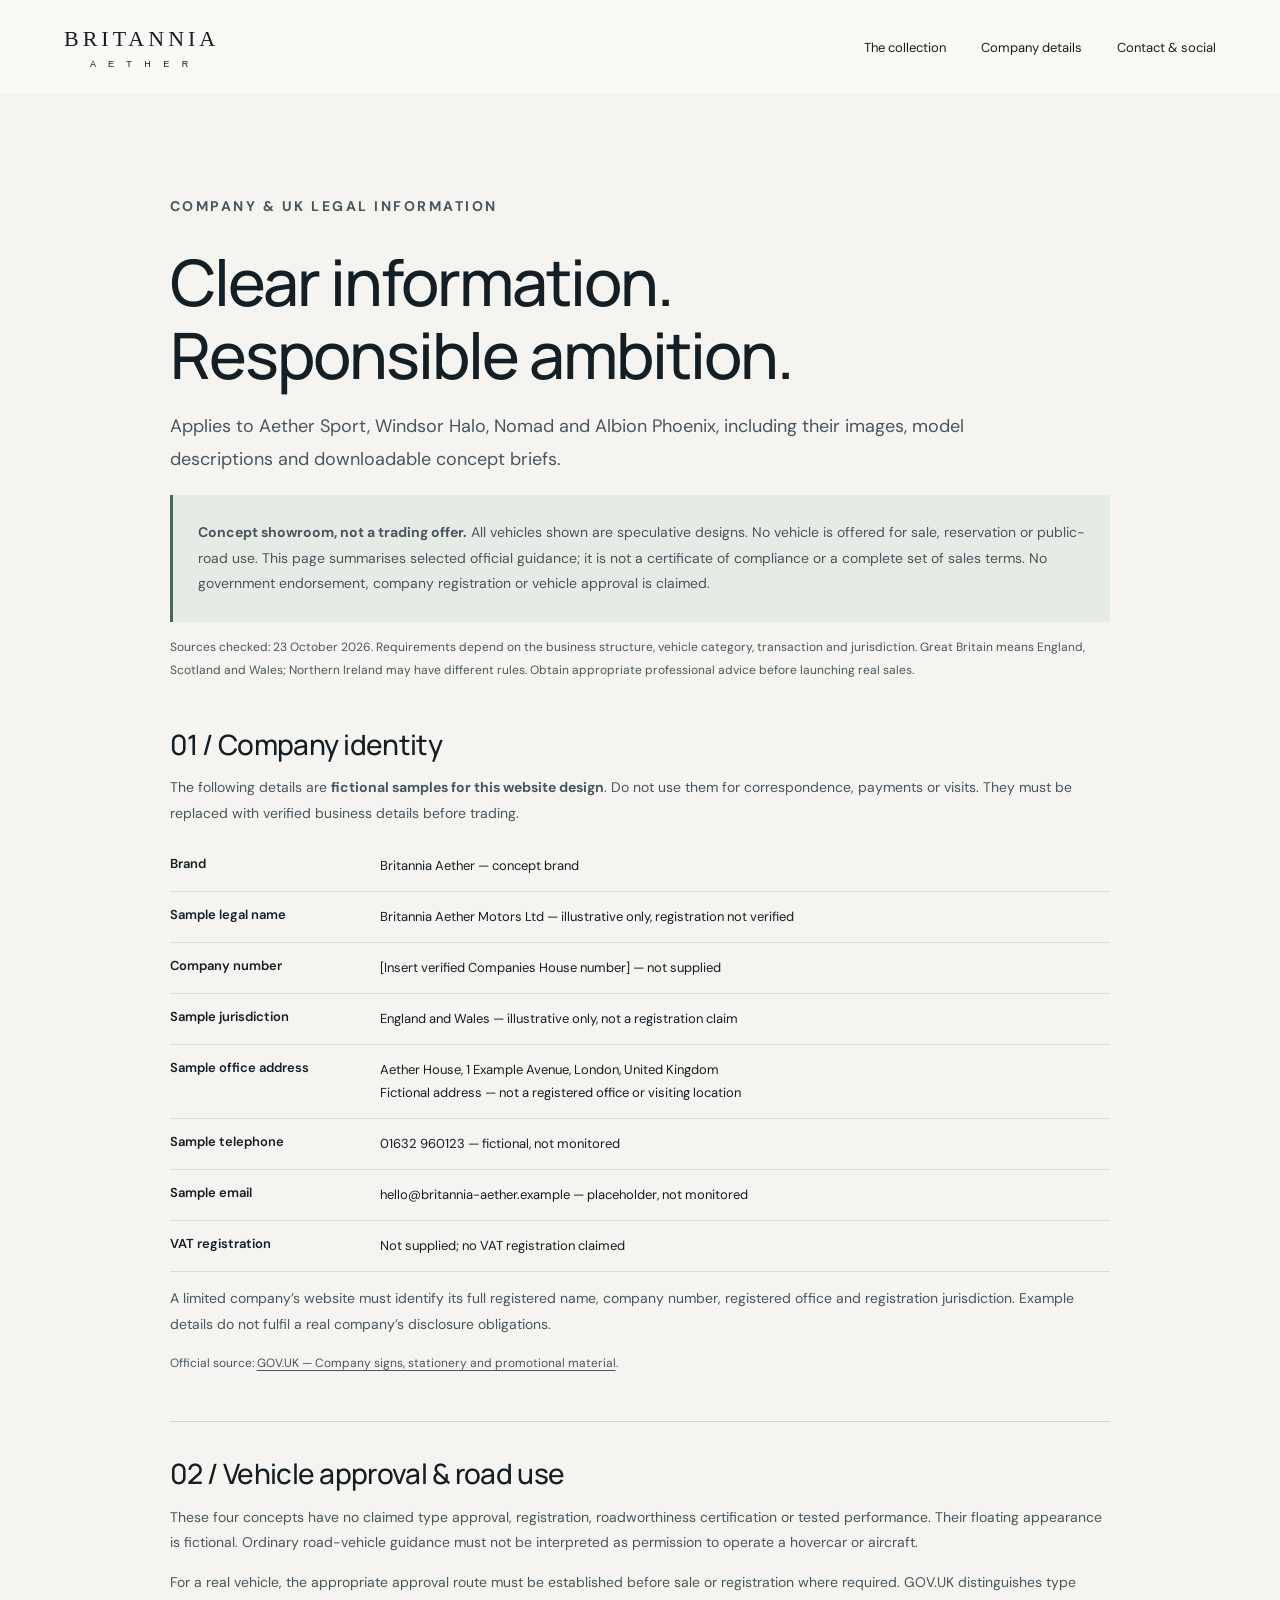
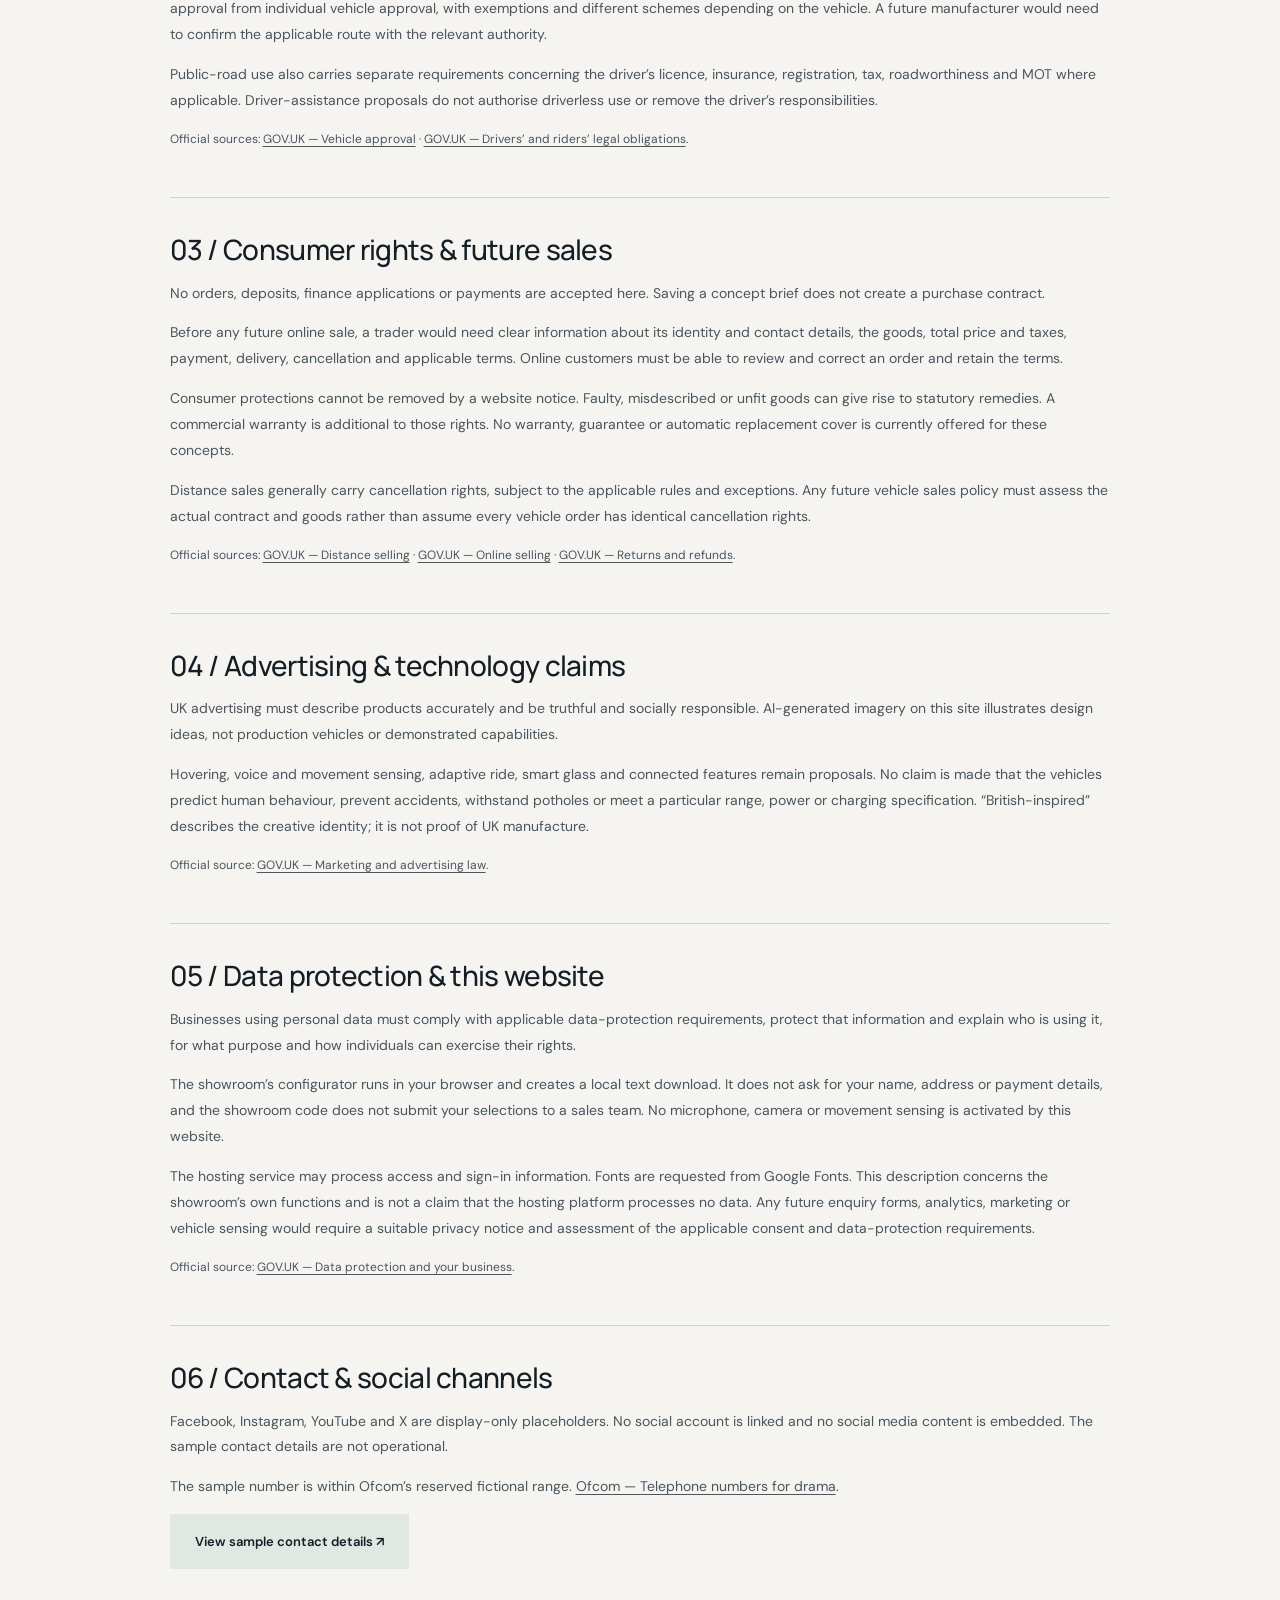
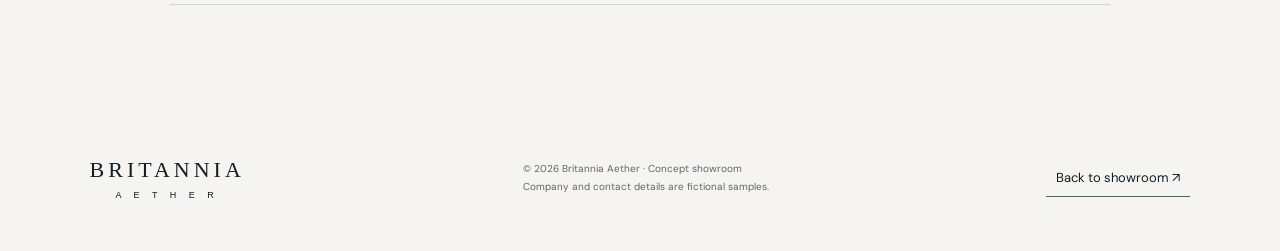
==== site/legal.html @ 566e0ce5 "Initial commit" ====
<!doctype html>
<html lang="en-GB"><head><meta charset="UTF-8"><meta name="viewport" content="width=device-width, initial-scale=1"><title>Company & UK legal information | Britannia Aether</title><meta name="description" content="Britannia Aether concept status, sample company details and links to official UK business and vehicle guidance."><link rel="stylesheet" href="style.css"></head><body><a class="skip" href="#main">Skip to content</a><header><a class="brand" href="index.html">BRITANNIA <small>A E T H E R</small></a><nav aria-label="Main navigation"><a href="index.html#collection">The collection</a><a href="#company">Company details</a><a href="index.html#contact">Contact & social</a></nav></header><main id="main" class="legal-page section"><p class="eyebrow">COMPANY & UK LEGAL INFORMATION</p><h1>Clear information.<br>Responsible ambition.</h1><p class="legal-intro">Applies to Aether Sport, Windsor Halo, Nomad and Albion Phoenix, including their images, model descriptions and downloadable concept briefs.</p><p class="legal-notice"><strong>Concept showroom, not a trading offer.</strong> All vehicles shown are speculative designs. No vehicle is offered for sale, reservation or public-road use. This page summarises selected official guidance; it is not a certificate of compliance or a complete set of sales terms. No government endorsement, company registration or vehicle approval is claimed.</p><p class="review-date">Sources checked: 23 October 2026. Requirements depend on the business structure, vehicle category, transaction and jurisdiction. Great Britain means England, Scotland and Wales; Northern Ireland may have different rules. Obtain appropriate professional advice before launching real sales.</p>
<section id="company"><h2>01 / Company identity</h2><p>The following details are <strong>fictional samples for this website design</strong>. Do not use them for correspondence, payments or visits. They must be replaced with verified business details before trading.</p><dl class="company-list"><div><dt>Brand</dt><dd>Britannia Aether — concept brand</dd></div><div><dt>Sample legal name</dt><dd>Britannia Aether Motors Ltd — illustrative only, registration not verified</dd></div><div><dt>Company number</dt><dd>[Insert verified Companies House number] — not supplied</dd></div><div><dt>Sample jurisdiction</dt><dd>England and Wales — illustrative only, not a registration claim</dd></div><div><dt>Sample office address</dt><dd>Aether House, 1 Example Avenue, London, United Kingdom<br>Fictional address — not a registered office or visiting location</dd></div><div><dt>Sample telephone</dt><dd>01632 960123 — fictional, not monitored</dd></div><div><dt>Sample email</dt><dd>hello@britannia-aether.example — placeholder, not monitored</dd></div><div><dt>VAT registration</dt><dd>Not supplied; no VAT registration claimed</dd></div></dl><p>A limited company’s website must identify its full registered name, company number, registered office and registration jurisdiction. Example details do not fulfil a real company’s disclosure obligations.</p><p class="source-link">Official source: <a href="https://www.gov.uk/running-a-limited-company/signs-stationery-and-promotional-material">GOV.UK — Company signs, stationery and promotional material</a>.</p></section>
<section id="vehicles"><h2>02 / Vehicle approval & road use</h2><p>These four concepts have no claimed type approval, registration, roadworthiness certification or tested performance. Their floating appearance is fictional. Ordinary road-vehicle guidance must not be interpreted as permission to operate a hovercar or aircraft.</p><p>For a real vehicle, the appropriate approval route must be established before sale or registration where required. GOV.UK distinguishes type approval from individual vehicle approval, with exemptions and different schemes depending on the vehicle. A future manufacturer would need to confirm the applicable route with the relevant authority.</p><p>Public-road use also carries separate requirements concerning the driver’s licence, insurance, registration, tax, roadworthiness and MOT where applicable. Driver-assistance proposals do not authorise driverless use or remove the driver’s responsibilities.</p><p class="source-link">Official sources: <a href="https://www.gov.uk/vehicle-approval">GOV.UK — Vehicle approval</a> · <a href="https://www.gov.uk/legal-obligations-drivers-riders">GOV.UK — Drivers’ and riders’ legal obligations</a>.</p></section>
<section id="consumer"><h2>03 / Consumer rights & future sales</h2><p>No orders, deposits, finance applications or payments are accepted here. Saving a concept brief does not create a purchase contract.</p><p>Before any future online sale, a trader would need clear information about its identity and contact details, the goods, total price and taxes, payment, delivery, cancellation and applicable terms. Online customers must be able to review and correct an order and retain the terms.</p><p>Consumer protections cannot be removed by a website notice. Faulty, misdescribed or unfit goods can give rise to statutory remedies. A commercial warranty is additional to those rights. No warranty, guarantee or automatic replacement cover is currently offered for these concepts.</p><p>Distance sales generally carry cancellation rights, subject to the applicable rules and exceptions. Any future vehicle sales policy must assess the actual contract and goods rather than assume every vehicle order has identical cancellation rights.</p><p class="source-link">Official sources: <a href="https://www.gov.uk/online-and-distance-selling-for-businesses">GOV.UK — Distance selling</a> · <a href="https://www.gov.uk/online-and-distance-selling-for-businesses/online-selling">GOV.UK — Online selling</a> · <a href="https://www.gov.uk/accepting-returns-and-giving-refunds">GOV.UK — Returns and refunds</a>.</p></section>
<section id="advertising"><h2>04 / Advertising & technology claims</h2><p>UK advertising must describe products accurately and be truthful and socially responsible. AI-generated imagery on this site illustrates design ideas, not production vehicles or demonstrated capabilities.</p><p>Hovering, voice and movement sensing, adaptive ride, smart glass and connected features remain proposals. No claim is made that the vehicles predict human behaviour, prevent accidents, withstand potholes or meet a particular range, power or charging specification. “British-inspired” describes the creative identity; it is not proof of UK manufacture.</p><p class="source-link">Official source: <a href="https://www.gov.uk/marketing-advertising-law">GOV.UK — Marketing and advertising law</a>.</p></section>
<section id="privacy"><h2>05 / Data protection & this website</h2><p>Businesses using personal data must comply with applicable data-protection requirements, protect that information and explain who is using it, for what purpose and how individuals can exercise their rights.</p><p>The showroom’s configurator runs in your browser and creates a local text download. It does not ask for your name, address or payment details, and the showroom code does not submit your selections to a sales team. No microphone, camera or movement sensing is activated by this website.</p><p>The hosting service may process access and sign-in information. Fonts are requested from Google Fonts. This description concerns the showroom’s own functions and is not a claim that the hosting platform processes no data. Any future enquiry forms, analytics, marketing or vehicle sensing would require a suitable privacy notice and assessment of the applicable consent and data-protection requirements.</p><p class="source-link">Official source: <a href="https://www.gov.uk/data-protection-your-business">GOV.UK — Data protection and your business</a>.</p></section>
<section><h2>06 / Contact & social channels</h2><p>Facebook, Instagram, YouTube and X are display-only placeholders. No social account is linked and no social media content is embedded. The sample contact details are not operational.</p><p>The sample number is within Ofcom’s reserved fictional range. <a href="https://www.ofcom.org.uk/phones-and-broadband/phone-numbers/numbers-for-drama">Ofcom — Telephone numbers for drama</a>.</p><a class="button" href="index.html#contact">View sample contact details ↗</a></section></main><footer><a class="brand" href="index.html">BRITANNIA <small>A E T H E R</small></a><p>© 2026 Britannia Aether · Concept showroom<br>Company and contact details are fictional samples.</p><a class="text-link" href="index.html">Back to showroom ↗</a></footer></body></html>
---- site/style.css ----
@import url('https://fonts.googleapis.com/css2?family=DM+Sans:wght@400;500;600;700&family=Manrope:wght@400;500;600;700;800&display=swap');
:root{--ink:#131e25;--paper:#f5f4f0;--muted:#5d676d;--accent:#bedbd6}*{box-sizing:border-box}html{scroll-behavior:smooth;scroll-padding-top:95px}body{margin:0;background:var(--paper);color:var(--ink);font:15px 'DM Sans',Arial,sans-serif}button,input,select{font:inherit}button,a,summary{ -webkit-tap-highlight-color:transparent}a{color:inherit;text-decoration:none}button{cursor:pointer}button:focus-visible,a:focus-visible,summary:focus-visible,select:focus-visible,input:focus-visible,[tabindex]:focus-visible{outline:3px solid #247c91;outline-offset:5px}header{height:94px;background:#faf9f6;display:flex;align-items:center;justify-content:space-between;padding:0 5%;gap:25px}.brand{font:22px Georgia,serif;letter-spacing:4px;display:block;text-align:center;white-space:nowrap}.brand small{display:block;font:9px Arial,sans-serif;letter-spacing:5px;margin-top:7px}.crown{font-size:25px;margin-right:8px}nav{display:flex;align-items:center;gap:35px;font-size:13px}nav a:hover,.text-link:hover{text-decoration:underline}.nav-cta{border:1px solid #abb0af;padding:14px 20px}.hero{position:relative;min-height:680px;height:calc(100vh - 94px);max-height:920px;color:#fff;overflow:hidden}.hero>img{position:absolute;width:100%;height:100%;object-fit:cover;object-position:70% 55%}.hero-shade{position:absolute;inset:0;background:linear-gradient(90deg,rgba(6,15,27,.94),rgba(6,15,27,.55) 38%,transparent 70%),linear-gradient(0deg,#071221a6,transparent 40%)}.hero-copy{position:relative;max-width:650px;padding:90px 0 100px 7%}.eyebrow{font-size:10px;letter-spacing:2.5px;font-weight:700;margin:0 0 25px}h1,h2,h3{font-family:Manrope,Arial,sans-serif;font-weight:500;letter-spacing:-2px;margin:0}h1{font-size:clamp(60px,6.8vw,102px);line-height:1.04}.hero-copy>p:not(.eyebrow){font-size:15px;line-height:1.8;color:#e0e5ec;margin:26px 0 34px}.button{display:inline-flex;justify-content:space-between;gap:45px;align-items:center;background:var(--paper);color:var(--ink);padding:19px 25px;border:0;font-weight:600;font-size:13px}.button:hover{background:var(--accent)}.hero-bottom{position:absolute;bottom:30px;left:7%;right:5%;display:flex;justify-content:space-between;align-items:center;font-size:9px;letter-spacing:2px}.hero-bottom>a{font-size:28px}.disclosure{padding:17px 7%;text-align:center;background:#e7e9e5;color:#465259;font-size:11px;line-height:1.6}.section{padding:100px 7%}.section-heading{display:flex;justify-content:space-between;align-items:end;gap:35px;margin-bottom:40px}h2{font-size:clamp(32px,3.3vw,50px);line-height:1.2}.section-heading>p{font-size:13px;color:var(--muted);line-height:1.8;max-width:330px}.filters{display:flex;gap:10px;flex-wrap:wrap;margin:35px 0}.filters button{border:1px solid #c6c9c5;background:transparent;padding:10px 22px;border-radius:25px;font-size:12px}.filters .active{background:var(--ink);color:white;border-color:var(--ink)}.cars{display:grid;grid-template-columns:1fr 1fr;gap:42px 24px}.car-image{overflow:hidden;position:relative;aspect-ratio:1.78;background:#17232b}.car-image img{width:100%;height:100%;object-fit:cover;transition:transform .5s}.car:hover img{transform:scale(1.035)}.car-tag{position:absolute;bottom:15px;left:18px;font-size:9px;letter-spacing:2px;color:white;background:#101c24c9;padding:7px 10px}.car-line{display:flex;justify-content:space-between;align-items:center;margin-top:21px}.car h3{font-size:26px;letter-spacing:-1px}.car p{color:var(--muted);font-size:13px;line-height:1.7;margin:10px 0}.round{border:1px solid #b8c1c0;border-radius:50%;background:transparent;width:42px;height:42px;font-size:23px}.round:hover{background:var(--accent)}.intelligence{display:grid;grid-template-columns:1fr 1fr;background:#101e26;color:#f5f4f0}.tech-copy{padding:85px 12% 75px 14%}.intro{color:#b4c2c8;font-size:14px;line-height:1.8;margin:25px 0}.tech-tabs{display:flex;flex-direction:column;margin:30px 0 24px}.tech-tabs button{text-align:left;color:#abb9bf;background:transparent;border:0;border-bottom:1px solid #45525a;padding:16px 0;font-size:14px}.tech-tabs .active{color:#fff;border-bottom-color:#b6e7e1}.tech-tabs .active:after{content:' ↗';float:right;color:#b6e7e1}#tech-content{min-height:140px;color:#b9c7cc;font-size:13px;line-height:1.8}#tech-content h3{color:white;font-size:19px;letter-spacing:-.3px}#tech-content small{color:#95c5bf}.tech-image{position:relative;min-height:620px}.tech-image img{width:100%;height:100%;object-fit:cover;object-position:65%}.tech-image>span{position:absolute;bottom:30px;left:25px;font-size:9px;letter-spacing:2px;background:#101e26bb;padding:10px}.table-wrap{overflow:auto}table{border-collapse:collapse;width:100%;min-width:760px;text-align:left;font-size:13px}th,td{padding:22px 17px;border-bottom:1px solid #d4d7d4}thead{background:#e6e9e5}tbody th{font-weight:500;color:var(--muted)}td{line-height:1.6}.atelier{display:grid;grid-template-columns:1.1fr 1fr;background:#e7ebe6}.config-visual{position:relative;min-height:650px}.config-visual img{width:100%;height:100%;object-fit:cover;object-position:65%}.image-label{position:absolute;left:25px;bottom:25px;background:#10202bc9;padding:10px;color:white;font-size:9px;letter-spacing:2px}.config-panel{padding:65px 12%}.config-panel>p:not(.eyebrow){color:var(--muted);line-height:1.7;font-size:13px}.config-panel form>label{display:block;font-size:12px;margin:25px 0 10px}select{width:100%;padding:15px;border:1px solid #a1aca5;color:var(--ink);background:transparent}fieldset{border:0;padding:0;margin:25px 0}legend{font-size:12px;margin-bottom:12px}.radio{display:flex;align-items:center;gap:9px;padding:11px 0;font-size:13px}.radio span{margin-left:auto;color:var(--muted);font-size:11px}.radio input{accent-color:#173b45}.summary{font-size:13px;line-height:1.7;padding:18px 0;border-top:1px solid #bcc6bd}.config-panel .button{width:100%;background:#152630;color:white}.config-panel .button:hover{background:#2d505d}.config-panel small{font-size:10px;line-height:1.7;display:block;color:#53615a}#save-status{font-size:12px}.ownership{max-width:1150px;margin:auto}.questions{margin-top:35px}details{border-bottom:1px solid #c4cbc7;padding:23px 0}summary{cursor:pointer;font-size:15px;list-style:none;display:flex;justify-content:space-between;gap:15px}summary:after{content:'+';font-size:22px}details[open] summary:after{content:'−'}details p{color:var(--muted);line-height:1.8;font-size:13px;max-width:750px}.closing{text-align:center;background:#dae2dd;padding:80px 20px}.closing h2{margin-bottom:30px}.text-link{border-bottom:1px solid #4d665c;padding:10px;font-size:13px}footer{padding:45px 7%;display:flex;justify-content:space-between;align-items:center;gap:25px}footer p,footer>span{font-size:10px;line-height:1.8;color:var(--muted)}.skip{position:absolute;left:10px;top:-100px;z-index:10;background:white;padding:15px}.skip:focus{top:10px}.sr-only{position:absolute;width:1px;height:1px;overflow:hidden;clip:rect(0,0,0,0)}dialog{border:0;padding:0;max-width:780px;width:90%;background:var(--paper);color:var(--ink)}dialog::backdrop{background:#06131bca}#close-dialog{position:absolute;right:15px;top:15px;border:0;border-radius:50%;width:40px;height:40px;background:#fff;font-size:25px}#model-details img{width:100%;display:block}#model-details .detail-copy{padding:30px}#model-details h2{font-size:32px}#model-details p{line-height:1.8;color:var(--muted)}[hidden]{display:none!important}@media(max-width:900px){header{padding:18px 5%;height:auto;flex-wrap:wrap}nav{gap:18px;font-size:11px}.nav-cta{padding:10px}.hero{height:700px;min-height:0}.hero-copy{padding-top:80px}.hero-bottom span:nth-child(2){display:none}.section{padding:65px 6%}.intelligence,.atelier{grid-template-columns:1fr}.tech-copy{padding:60px 7%}.tech-image{height:400px;min-height:0}.config-visual{height:420px;min-height:0}.config-panel{padding:50px 8%}footer{flex-wrap:wrap}}@media(max-width:580px){header{justify-content:center}.brand{font-size:19px}nav{gap:15px;flex-wrap:wrap;justify-content:center}.nav-cta{border:0;padding:0}.hero{height:640px}.hero>img{object-position:66%}.hero-shade{background:linear-gradient(90deg,#071324dc,#07132455),linear-gradient(0deg,#071324aa,transparent)}.hero-copy{padding:65px 7%}h1{font-size:62px}.hero-copy>p:not(.eyebrow){font-size:13px}.eyebrow{font-size:9px}.section-heading{display:block}.section-heading>p{margin-top:20px}.cars{grid-template-columns:1fr}.filters{gap:7px}.filters button{padding:9px 13px;font-size:11px}.car h3{font-size:25px}.config-visual{height:280px}.radio span{font-size:10px}.tech-image{height:300px}footer{display:block}footer .brand{text-align:left}footer p{margin:25px 0}.hero-bottom{font-size:8px}h2{letter-spacing:-1px}}@media(prefers-reduced-motion:reduce){html{scroll-behavior:auto}*{transition:none!important}}

.company-contact{background:#e7ebe6}.contact-grid{display:grid;grid-template-columns:1fr 1fr 1fr;gap:35px}.contact-grid h3{font-size:20px;letter-spacing:-.5px}.contact-grid p{font-size:14px;line-height:1.9;overflow-wrap:anywhere}.contact-grid small{font-size:11px;color:#56635c;line-height:1.7}.social-placeholders{display:flex;flex-wrap:wrap;gap:9px;list-style:none;padding:0;margin:20px 0}.social-placeholders span{display:block;border:1px solid #9eafa4;padding:10px 14px;font-size:12px}.company-strip{border-top:1px solid #b7c3ba;margin-top:35px;padding-top:25px;display:flex;align-items:center;justify-content:space-between;gap:30px}.company-strip p{font-size:11px;line-height:1.8;max-width:700px}.model-legal{font-size:11px!important}.model-legal a,.legal-page a,footer p a,footer>span a{text-decoration:underline;text-underline-offset:3px}.legal-page{max-width:1120px;margin:auto}.legal-page h1{font-size:clamp(38px,5vw,64px);line-height:1.15}.legal-intro{font-size:18px!important;max-width:850px}.legal-page p{line-height:1.85;font-size:14px;color:#48565e}.legal-notice{padding:25px;border-left:3px solid #44695d;background:#e7ebe6}.review-date{font-size:12px!important}.legal-page section{padding:35px 0;border-bottom:1px solid #ccd4ce;scroll-margin-top:25px}.legal-page h2{font-size:28px;letter-spacing:-.7px}.source-link{font-size:12px!important}.company-list{font-size:13px}.company-list>div{display:grid;grid-template-columns:190px 1fr;padding:14px 0;border-bottom:1px solid #d8dfda;gap:20px}.company-list dt{font-weight:600}.company-list dd{margin:0;line-height:1.7;overflow-wrap:anywhere}.legal-page .button{text-decoration:none;background:#e1e7e1}@media(max-width:800px){.contact-grid{grid-template-columns:1fr}.company-strip{display:block}.company-strip .text-link{display:inline-block;margin-top:12px}nav{gap:16px}.company-list>div{grid-template-columns:1fr;gap:7px}}
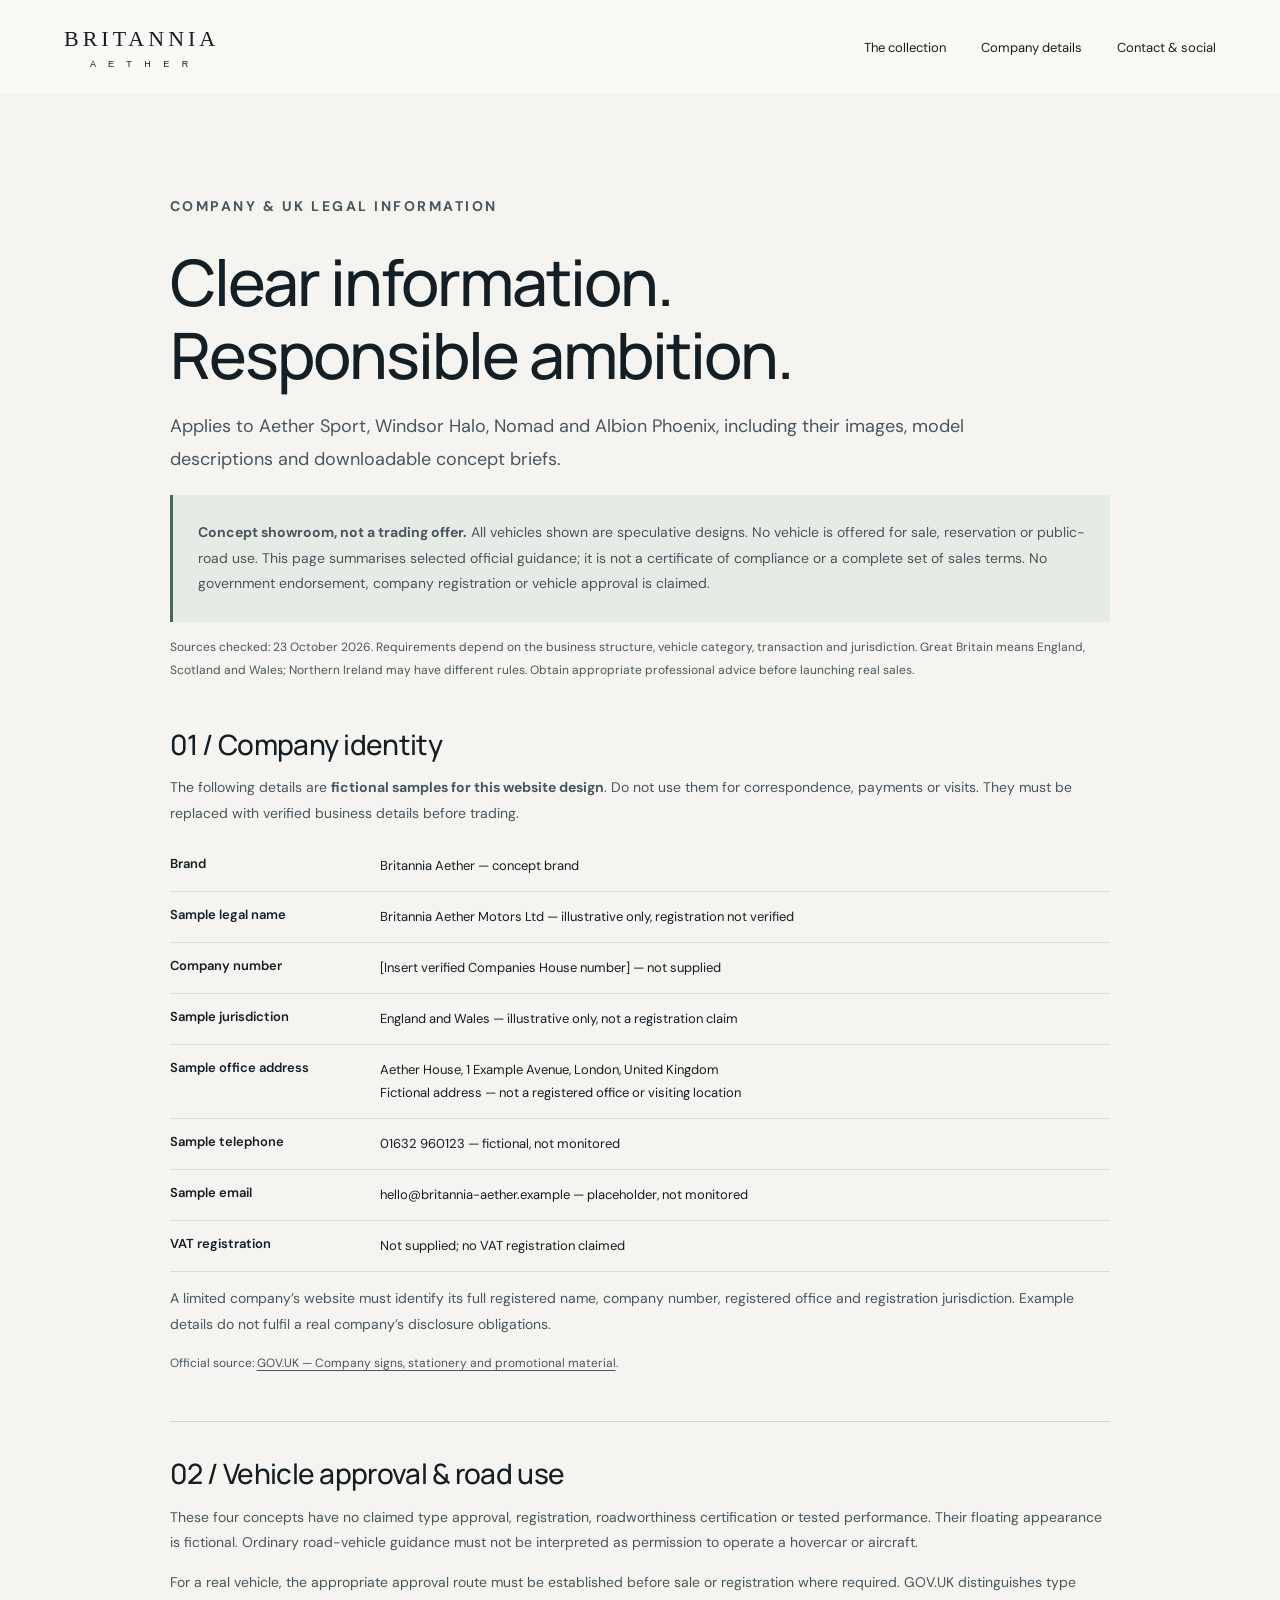
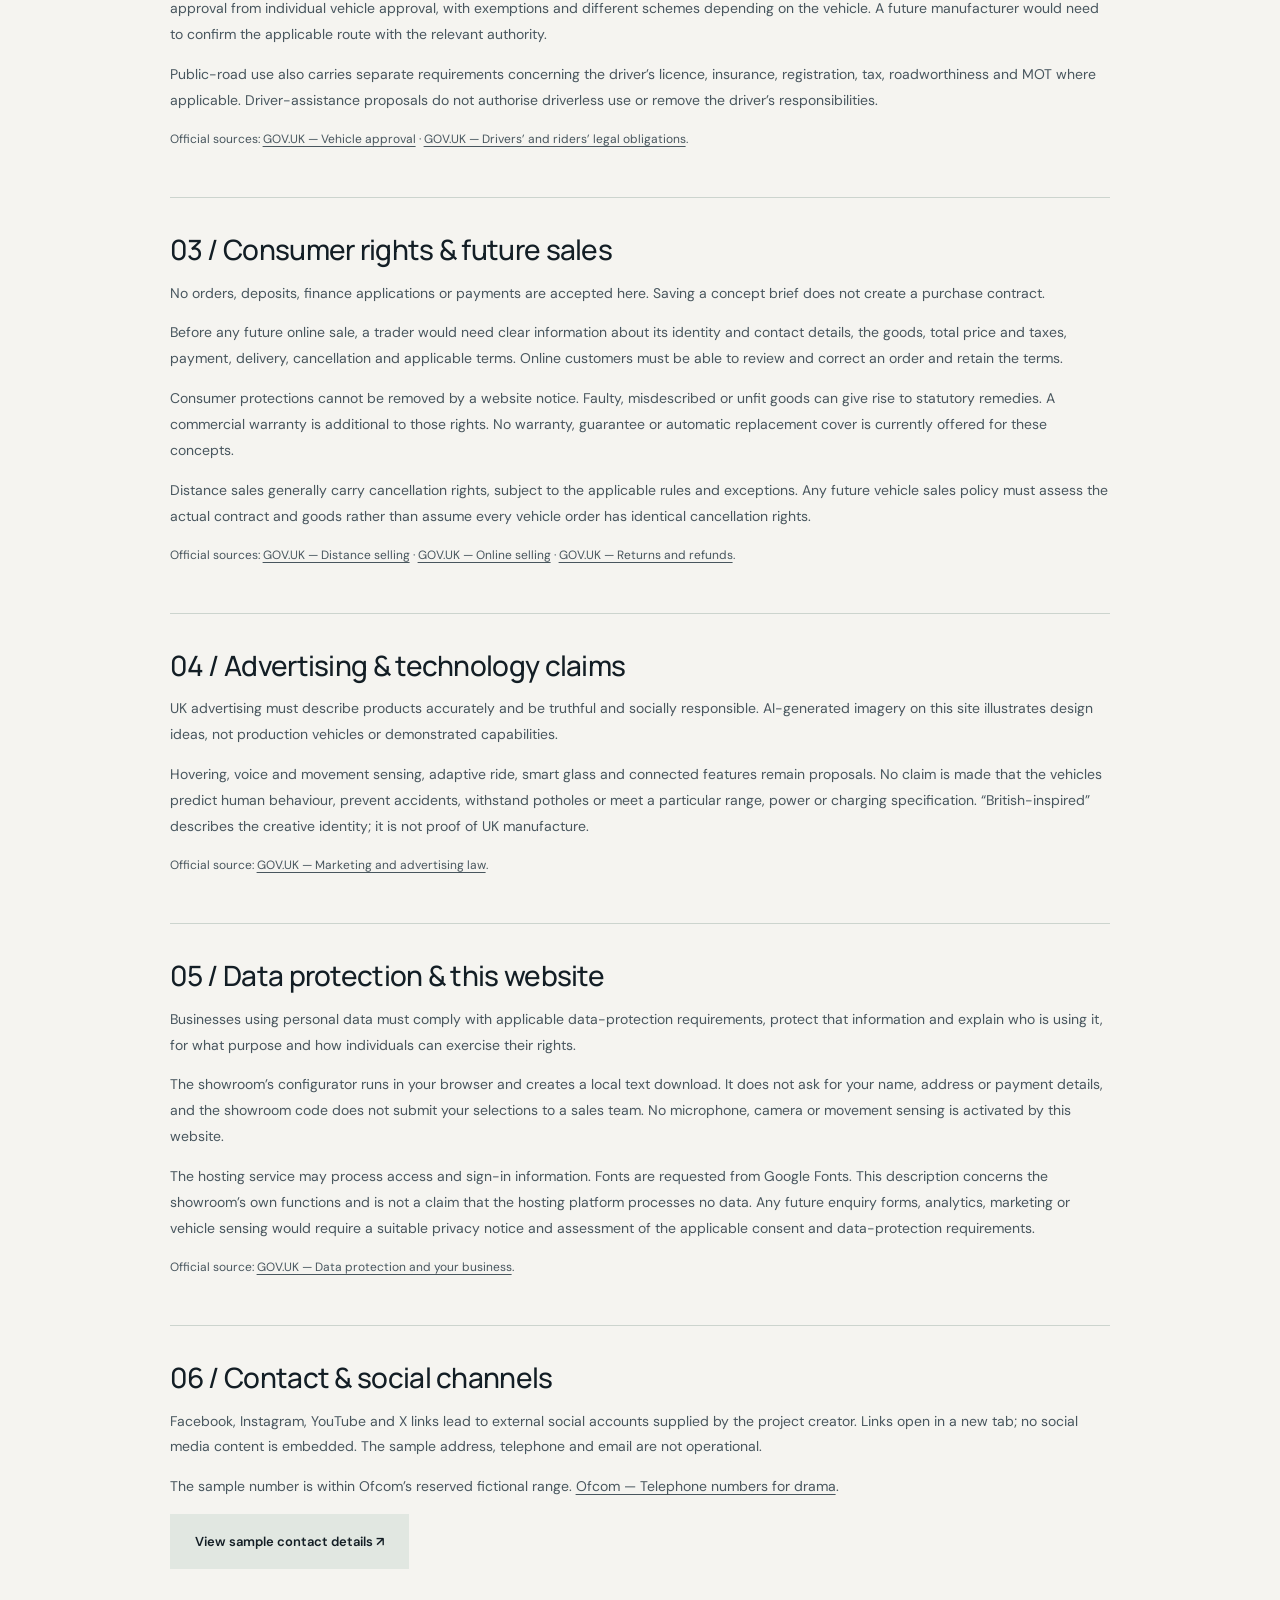
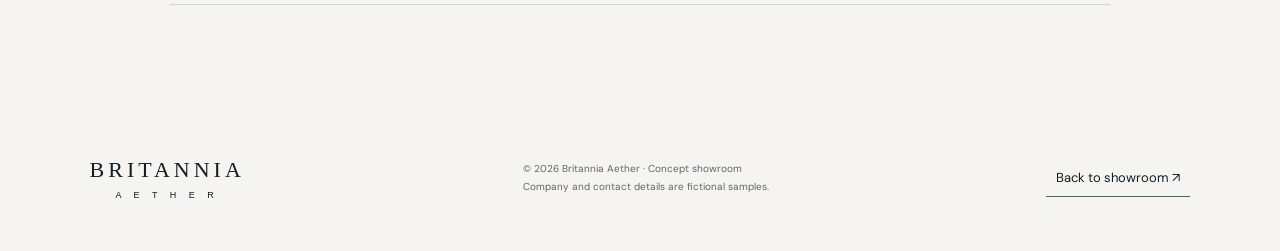
==== commit cdebcbed: "Connect showroom social media accounts" ====
--- a/site/legal.html
+++ b/site/legal.html
@@ -5,4 +5,4 @@
 <section id="consumer"><h2>03 / Consumer rights & future sales</h2><p>No orders, deposits, finance applications or payments are accepted here. Saving a concept brief does not create a purchase contract.</p><p>Before any future online sale, a trader would need clear information about its identity and contact details, the goods, total price and taxes, payment, delivery, cancellation and applicable terms. Online customers must be able to review and correct an order and retain the terms.</p><p>Consumer protections cannot be removed by a website notice. Faulty, misdescribed or unfit goods can give rise to statutory remedies. A commercial warranty is additional to those rights. No warranty, guarantee or automatic replacement cover is currently offered for these concepts.</p><p>Distance sales generally carry cancellation rights, subject to the applicable rules and exceptions. Any future vehicle sales policy must assess the actual contract and goods rather than assume every vehicle order has identical cancellation rights.</p><p class="source-link">Official sources: <a href="https://www.gov.uk/online-and-distance-selling-for-businesses">GOV.UK — Distance selling</a> · <a href="https://www.gov.uk/online-and-distance-selling-for-businesses/online-selling">GOV.UK — Online selling</a> · <a href="https://www.gov.uk/accepting-returns-and-giving-refunds">GOV.UK — Returns and refunds</a>.</p></section>
 <section id="advertising"><h2>04 / Advertising & technology claims</h2><p>UK advertising must describe products accurately and be truthful and socially responsible. AI-generated imagery on this site illustrates design ideas, not production vehicles or demonstrated capabilities.</p><p>Hovering, voice and movement sensing, adaptive ride, smart glass and connected features remain proposals. No claim is made that the vehicles predict human behaviour, prevent accidents, withstand potholes or meet a particular range, power or charging specification. “British-inspired” describes the creative identity; it is not proof of UK manufacture.</p><p class="source-link">Official source: <a href="https://www.gov.uk/marketing-advertising-law">GOV.UK — Marketing and advertising law</a>.</p></section>
 <section id="privacy"><h2>05 / Data protection & this website</h2><p>Businesses using personal data must comply with applicable data-protection requirements, protect that information and explain who is using it, for what purpose and how individuals can exercise their rights.</p><p>The showroom’s configurator runs in your browser and creates a local text download. It does not ask for your name, address or payment details, and the showroom code does not submit your selections to a sales team. No microphone, camera or movement sensing is activated by this website.</p><p>The hosting service may process access and sign-in information. Fonts are requested from Google Fonts. This description concerns the showroom’s own functions and is not a claim that the hosting platform processes no data. Any future enquiry forms, analytics, marketing or vehicle sensing would require a suitable privacy notice and assessment of the applicable consent and data-protection requirements.</p><p class="source-link">Official source: <a href="https://www.gov.uk/data-protection-your-business">GOV.UK — Data protection and your business</a>.</p></section>
-<section><h2>06 / Contact & social channels</h2><p>Facebook, Instagram, YouTube and X are display-only placeholders. No social account is linked and no social media content is embedded. The sample contact details are not operational.</p><p>The sample number is within Ofcom’s reserved fictional range. <a href="https://www.ofcom.org.uk/phones-and-broadband/phone-numbers/numbers-for-drama">Ofcom — Telephone numbers for drama</a>.</p><a class="button" href="index.html#contact">View sample contact details ↗</a></section></main><footer><a class="brand" href="index.html">BRITANNIA <small>A E T H E R</small></a><p>© 2026 Britannia Aether · Concept showroom<br>Company and contact details are fictional samples.</p><a class="text-link" href="index.html">Back to showroom ↗</a></footer></body></html>
+<section><h2>06 / Contact & social channels</h2><p>Facebook, Instagram, YouTube and X links lead to external social accounts supplied by the project creator. Links open in a new tab; no social media content is embedded. The sample address, telephone and email are not operational.</p><p>The sample number is within Ofcom’s reserved fictional range. <a href="https://www.ofcom.org.uk/phones-and-broadband/phone-numbers/numbers-for-drama">Ofcom — Telephone numbers for drama</a>.</p><a class="button" href="index.html#contact">View sample contact details ↗</a></section></main><footer><a class="brand" href="index.html">BRITANNIA <small>A E T H E R</small></a><p>© 2026 Britannia Aether · Concept showroom<br>Company and contact details are fictional samples.</p><a class="text-link" href="index.html">Back to showroom ↗</a></footer></body></html>
--- a/site/style.css
+++ b/site/style.css
@@ -1,4 +1,6 @@
 @import url('https://fonts.googleapis.com/css2?family=DM+Sans:wght@400;500;600;700&family=Manrope:wght@400;500;600;700;800&display=swap');
 :root{--ink:#131e25;--paper:#f5f4f0;--muted:#5d676d;--accent:#bedbd6}*{box-sizing:border-box}html{scroll-behavior:smooth;scroll-padding-top:95px}body{margin:0;background:var(--paper);color:var(--ink);font:15px 'DM Sans',Arial,sans-serif}button,input,select{font:inherit}button,a,summary{ -webkit-tap-highlight-color:transparent}a{color:inherit;text-decoration:none}button{cursor:pointer}button:focus-visible,a:focus-visible,summary:focus-visible,select:focus-visible,input:focus-visible,[tabindex]:focus-visible{outline:3px solid #247c91;outline-offset:5px}header{height:94px;background:#faf9f6;display:flex;align-items:center;justify-content:space-between;padding:0 5%;gap:25px}.brand{font:22px Georgia,serif;letter-spacing:4px;display:block;text-align:center;white-space:nowrap}.brand small{display:block;font:9px Arial,sans-serif;letter-spacing:5px;margin-top:7px}.crown{font-size:25px;margin-right:8px}nav{display:flex;align-items:center;gap:35px;font-size:13px}nav a:hover,.text-link:hover{text-decoration:underline}.nav-cta{border:1px solid #abb0af;padding:14px 20px}.hero{position:relative;min-height:680px;height:calc(100vh - 94px);max-height:920px;color:#fff;overflow:hidden}.hero>img{position:absolute;width:100%;height:100%;object-fit:cover;object-position:70% 55%}.hero-shade{position:absolute;inset:0;background:linear-gradient(90deg,rgba(6,15,27,.94),rgba(6,15,27,.55) 38%,transparent 70%),linear-gradient(0deg,#071221a6,transparent 40%)}.hero-copy{position:relative;max-width:650px;padding:90px 0 100px 7%}.eyebrow{font-size:10px;letter-spacing:2.5px;font-weight:700;margin:0 0 25px}h1,h2,h3{font-family:Manrope,Arial,sans-serif;font-weight:500;letter-spacing:-2px;margin:0}h1{font-size:clamp(60px,6.8vw,102px);line-height:1.04}.hero-copy>p:not(.eyebrow){font-size:15px;line-height:1.8;color:#e0e5ec;margin:26px 0 34px}.button{display:inline-flex;justify-content:space-between;gap:45px;align-items:center;background:var(--paper);color:var(--ink);padding:19px 25px;border:0;font-weight:600;font-size:13px}.button:hover{background:var(--accent)}.hero-bottom{position:absolute;bottom:30px;left:7%;right:5%;display:flex;justify-content:space-between;align-items:center;font-size:9px;letter-spacing:2px}.hero-bottom>a{font-size:28px}.disclosure{padding:17px 7%;text-align:center;background:#e7e9e5;color:#465259;font-size:11px;line-height:1.6}.section{padding:100px 7%}.section-heading{display:flex;justify-content:space-between;align-items:end;gap:35px;margin-bottom:40px}h2{font-size:clamp(32px,3.3vw,50px);line-height:1.2}.section-heading>p{font-size:13px;color:var(--muted);line-height:1.8;max-width:330px}.filters{display:flex;gap:10px;flex-wrap:wrap;margin:35px 0}.filters button{border:1px solid #c6c9c5;background:transparent;padding:10px 22px;border-radius:25px;font-size:12px}.filters .active{background:var(--ink);color:white;border-color:var(--ink)}.cars{display:grid;grid-template-columns:1fr 1fr;gap:42px 24px}.car-image{overflow:hidden;position:relative;aspect-ratio:1.78;background:#17232b}.car-image img{width:100%;height:100%;object-fit:cover;transition:transform .5s}.car:hover img{transform:scale(1.035)}.car-tag{position:absolute;bottom:15px;left:18px;font-size:9px;letter-spacing:2px;color:white;background:#101c24c9;padding:7px 10px}.car-line{display:flex;justify-content:space-between;align-items:center;margin-top:21px}.car h3{font-size:26px;letter-spacing:-1px}.car p{color:var(--muted);font-size:13px;line-height:1.7;margin:10px 0}.round{border:1px solid #b8c1c0;border-radius:50%;background:transparent;width:42px;height:42px;font-size:23px}.round:hover{background:var(--accent)}.intelligence{display:grid;grid-template-columns:1fr 1fr;background:#101e26;color:#f5f4f0}.tech-copy{padding:85px 12% 75px 14%}.intro{color:#b4c2c8;font-size:14px;line-height:1.8;margin:25px 0}.tech-tabs{display:flex;flex-direction:column;margin:30px 0 24px}.tech-tabs button{text-align:left;color:#abb9bf;background:transparent;border:0;border-bottom:1px solid #45525a;padding:16px 0;font-size:14px}.tech-tabs .active{color:#fff;border-bottom-color:#b6e7e1}.tech-tabs .active:after{content:' ↗';float:right;color:#b6e7e1}#tech-content{min-height:140px;color:#b9c7cc;font-size:13px;line-height:1.8}#tech-content h3{color:white;font-size:19px;letter-spacing:-.3px}#tech-content small{color:#95c5bf}.tech-image{position:relative;min-height:620px}.tech-image img{width:100%;height:100%;object-fit:cover;object-position:65%}.tech-image>span{position:absolute;bottom:30px;left:25px;font-size:9px;letter-spacing:2px;background:#101e26bb;padding:10px}.table-wrap{overflow:auto}table{border-collapse:collapse;width:100%;min-width:760px;text-align:left;font-size:13px}th,td{padding:22px 17px;border-bottom:1px solid #d4d7d4}thead{background:#e6e9e5}tbody th{font-weight:500;color:var(--muted)}td{line-height:1.6}.atelier{display:grid;grid-template-columns:1.1fr 1fr;background:#e7ebe6}.config-visual{position:relative;min-height:650px}.config-visual img{width:100%;height:100%;object-fit:cover;object-position:65%}.image-label{position:absolute;left:25px;bottom:25px;background:#10202bc9;padding:10px;color:white;font-size:9px;letter-spacing:2px}.config-panel{padding:65px 12%}.config-panel>p:not(.eyebrow){color:var(--muted);line-height:1.7;font-size:13px}.config-panel form>label{display:block;font-size:12px;margin:25px 0 10px}select{width:100%;padding:15px;border:1px solid #a1aca5;color:var(--ink);background:transparent}fieldset{border:0;padding:0;margin:25px 0}legend{font-size:12px;margin-bottom:12px}.radio{display:flex;align-items:center;gap:9px;padding:11px 0;font-size:13px}.radio span{margin-left:auto;color:var(--muted);font-size:11px}.radio input{accent-color:#173b45}.summary{font-size:13px;line-height:1.7;padding:18px 0;border-top:1px solid #bcc6bd}.config-panel .button{width:100%;background:#152630;color:white}.config-panel .button:hover{background:#2d505d}.config-panel small{font-size:10px;line-height:1.7;display:block;color:#53615a}#save-status{font-size:12px}.ownership{max-width:1150px;margin:auto}.questions{margin-top:35px}details{border-bottom:1px solid #c4cbc7;padding:23px 0}summary{cursor:pointer;font-size:15px;list-style:none;display:flex;justify-content:space-between;gap:15px}summary:after{content:'+';font-size:22px}details[open] summary:after{content:'−'}details p{color:var(--muted);line-height:1.8;font-size:13px;max-width:750px}.closing{text-align:center;background:#dae2dd;padding:80px 20px}.closing h2{margin-bottom:30px}.text-link{border-bottom:1px solid #4d665c;padding:10px;font-size:13px}footer{padding:45px 7%;display:flex;justify-content:space-between;align-items:center;gap:25px}footer p,footer>span{font-size:10px;line-height:1.8;color:var(--muted)}.skip{position:absolute;left:10px;top:-100px;z-index:10;background:white;padding:15px}.skip:focus{top:10px}.sr-only{position:absolute;width:1px;height:1px;overflow:hidden;clip:rect(0,0,0,0)}dialog{border:0;padding:0;max-width:780px;width:90%;background:var(--paper);color:var(--ink)}dialog::backdrop{background:#06131bca}#close-dialog{position:absolute;right:15px;top:15px;border:0;border-radius:50%;width:40px;height:40px;background:#fff;font-size:25px}#model-details img{width:100%;display:block}#model-details .detail-copy{padding:30px}#model-details h2{font-size:32px}#model-details p{line-height:1.8;color:var(--muted)}[hidden]{display:none!important}@media(max-width:900px){header{padding:18px 5%;height:auto;flex-wrap:wrap}nav{gap:18px;font-size:11px}.nav-cta{padding:10px}.hero{height:700px;min-height:0}.hero-copy{padding-top:80px}.hero-bottom span:nth-child(2){display:none}.section{padding:65px 6%}.intelligence,.atelier{grid-template-columns:1fr}.tech-copy{padding:60px 7%}.tech-image{height:400px;min-height:0}.config-visual{height:420px;min-height:0}.config-panel{padding:50px 8%}footer{flex-wrap:wrap}}@media(max-width:580px){header{justify-content:center}.brand{font-size:19px}nav{gap:15px;flex-wrap:wrap;justify-content:center}.nav-cta{border:0;padding:0}.hero{height:640px}.hero>img{object-position:66%}.hero-shade{background:linear-gradient(90deg,#071324dc,#07132455),linear-gradient(0deg,#071324aa,transparent)}.hero-copy{padding:65px 7%}h1{font-size:62px}.hero-copy>p:not(.eyebrow){font-size:13px}.eyebrow{font-size:9px}.section-heading{display:block}.section-heading>p{margin-top:20px}.cars{grid-template-columns:1fr}.filters{gap:7px}.filters button{padding:9px 13px;font-size:11px}.car h3{font-size:25px}.config-visual{height:280px}.radio span{font-size:10px}.tech-image{height:300px}footer{display:block}footer .brand{text-align:left}footer p{margin:25px 0}.hero-bottom{font-size:8px}h2{letter-spacing:-1px}}@media(prefers-reduced-motion:reduce){html{scroll-behavior:auto}*{transition:none!important}}
 
-.company-contact{background:#e7ebe6}.contact-grid{display:grid;grid-template-columns:1fr 1fr 1fr;gap:35px}.contact-grid h3{font-size:20px;letter-spacing:-.5px}.contact-grid p{font-size:14px;line-height:1.9;overflow-wrap:anywhere}.contact-grid small{font-size:11px;color:#56635c;line-height:1.7}.social-placeholders{display:flex;flex-wrap:wrap;gap:9px;list-style:none;padding:0;margin:20px 0}.social-placeholders span{display:block;border:1px solid #9eafa4;padding:10px 14px;font-size:12px}.company-strip{border-top:1px solid #b7c3ba;margin-top:35px;padding-top:25px;display:flex;align-items:center;justify-content:space-between;gap:30px}.company-strip p{font-size:11px;line-height:1.8;max-width:700px}.model-legal{font-size:11px!important}.model-legal a,.legal-page a,footer p a,footer>span a{text-decoration:underline;text-underline-offset:3px}.legal-page{max-width:1120px;margin:auto}.legal-page h1{font-size:clamp(38px,5vw,64px);line-height:1.15}.legal-intro{font-size:18px!important;max-width:850px}.legal-page p{line-height:1.85;font-size:14px;color:#48565e}.legal-notice{padding:25px;border-left:3px solid #44695d;background:#e7ebe6}.review-date{font-size:12px!important}.legal-page section{padding:35px 0;border-bottom:1px solid #ccd4ce;scroll-margin-top:25px}.legal-page h2{font-size:28px;letter-spacing:-.7px}.source-link{font-size:12px!important}.company-list{font-size:13px}.company-list>div{display:grid;grid-template-columns:190px 1fr;padding:14px 0;border-bottom:1px solid #d8dfda;gap:20px}.company-list dt{font-weight:600}.company-list dd{margin:0;line-height:1.7;overflow-wrap:anywhere}.legal-page .button{text-decoration:none;background:#e1e7e1}@media(max-width:800px){.contact-grid{grid-template-columns:1fr}.company-strip{display:block}.company-strip .text-link{display:inline-block;margin-top:12px}nav{gap:16px}.company-list>div{grid-template-columns:1fr;gap:7px}}
+.company-contact{background:#e7ebe6}.contact-grid{display:grid;grid-template-columns:1fr 1fr 1fr;gap:35px}.contact-grid h3{font-size:20px;letter-spacing:-.5px}.contact-grid p{font-size:14px;line-height:1.9;overflow-wrap:anywhere}.contact-grid small{font-size:11px;color:#56635c;line-height:1.7}.social-links{display:flex;flex-wrap:wrap;gap:9px;list-style:none;padding:0;margin:20px 0}.social-links a{display:block;border:1px solid #9eafa4;padding:10px 14px;font-size:12px}.company-strip{border-top:1px solid #b7c3ba;margin-top:35px;padding-top:25px;display:flex;align-items:center;justify-content:space-between;gap:30px}.company-strip p{font-size:11px;line-height:1.8;max-width:700px}.model-legal{font-size:11px!important}.model-legal a,.legal-page a,footer p a,footer>span a{text-decoration:underline;text-underline-offset:3px}.legal-page{max-width:1120px;margin:auto}.legal-page h1{font-size:clamp(38px,5vw,64px);line-height:1.15}.legal-intro{font-size:18px!important;max-width:850px}.legal-page p{line-height:1.85;font-size:14px;color:#48565e}.legal-notice{padding:25px;border-left:3px solid #44695d;background:#e7ebe6}.review-date{font-size:12px!important}.legal-page section{padding:35px 0;border-bottom:1px solid #ccd4ce;scroll-margin-top:25px}.legal-page h2{font-size:28px;letter-spacing:-.7px}.source-link{font-size:12px!important}.company-list{font-size:13px}.company-list>div{display:grid;grid-template-columns:190px 1fr;padding:14px 0;border-bottom:1px solid #d8dfda;gap:20px}.company-list dt{font-weight:600}.company-list dd{margin:0;line-height:1.7;overflow-wrap:anywhere}.legal-page .button{text-decoration:none;background:#e1e7e1}@media(max-width:800px){.contact-grid{grid-template-columns:1fr}.company-strip{display:block}.company-strip .text-link{display:inline-block;margin-top:12px}nav{gap:16px}.company-list>div{grid-template-columns:1fr;gap:7px}}
+
+.social-links a:hover{background:#d3ded5}.social-links a:focus-visible{outline:2px solid #244d3f;outline-offset:3px}
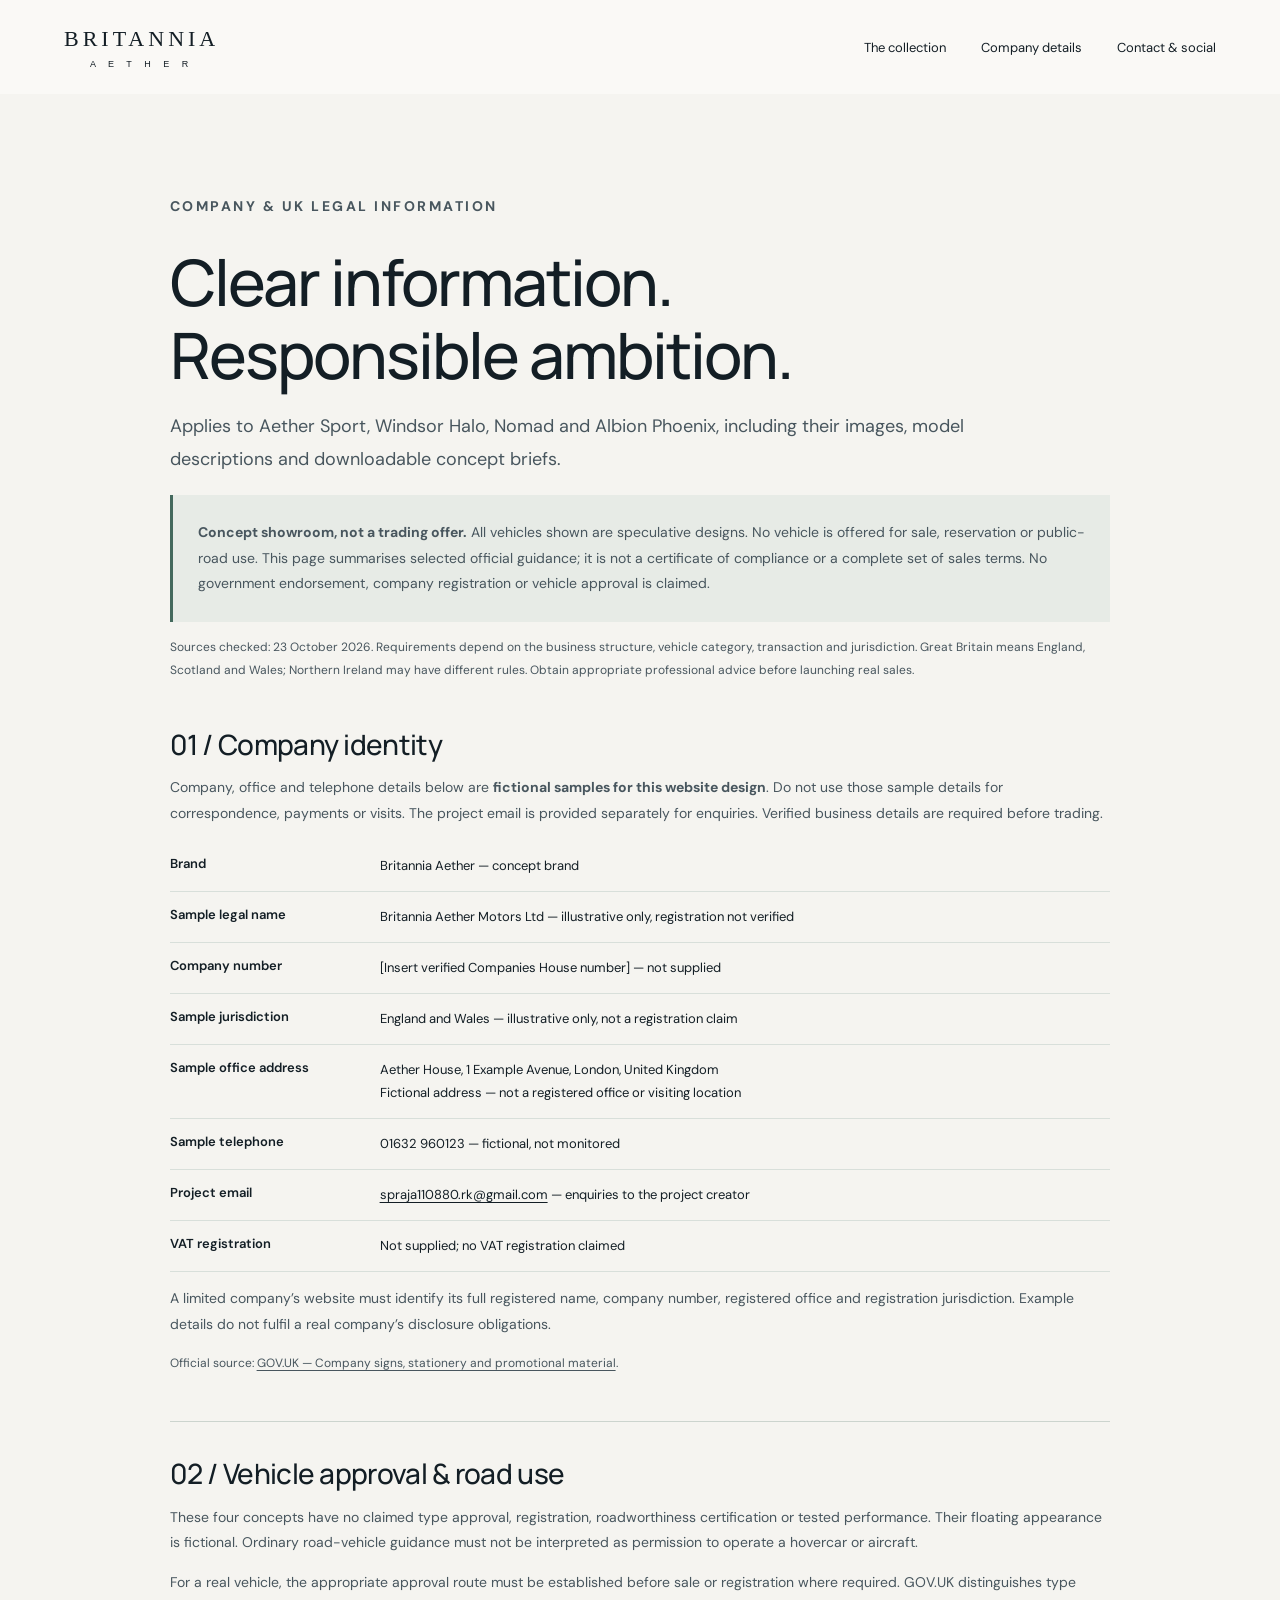
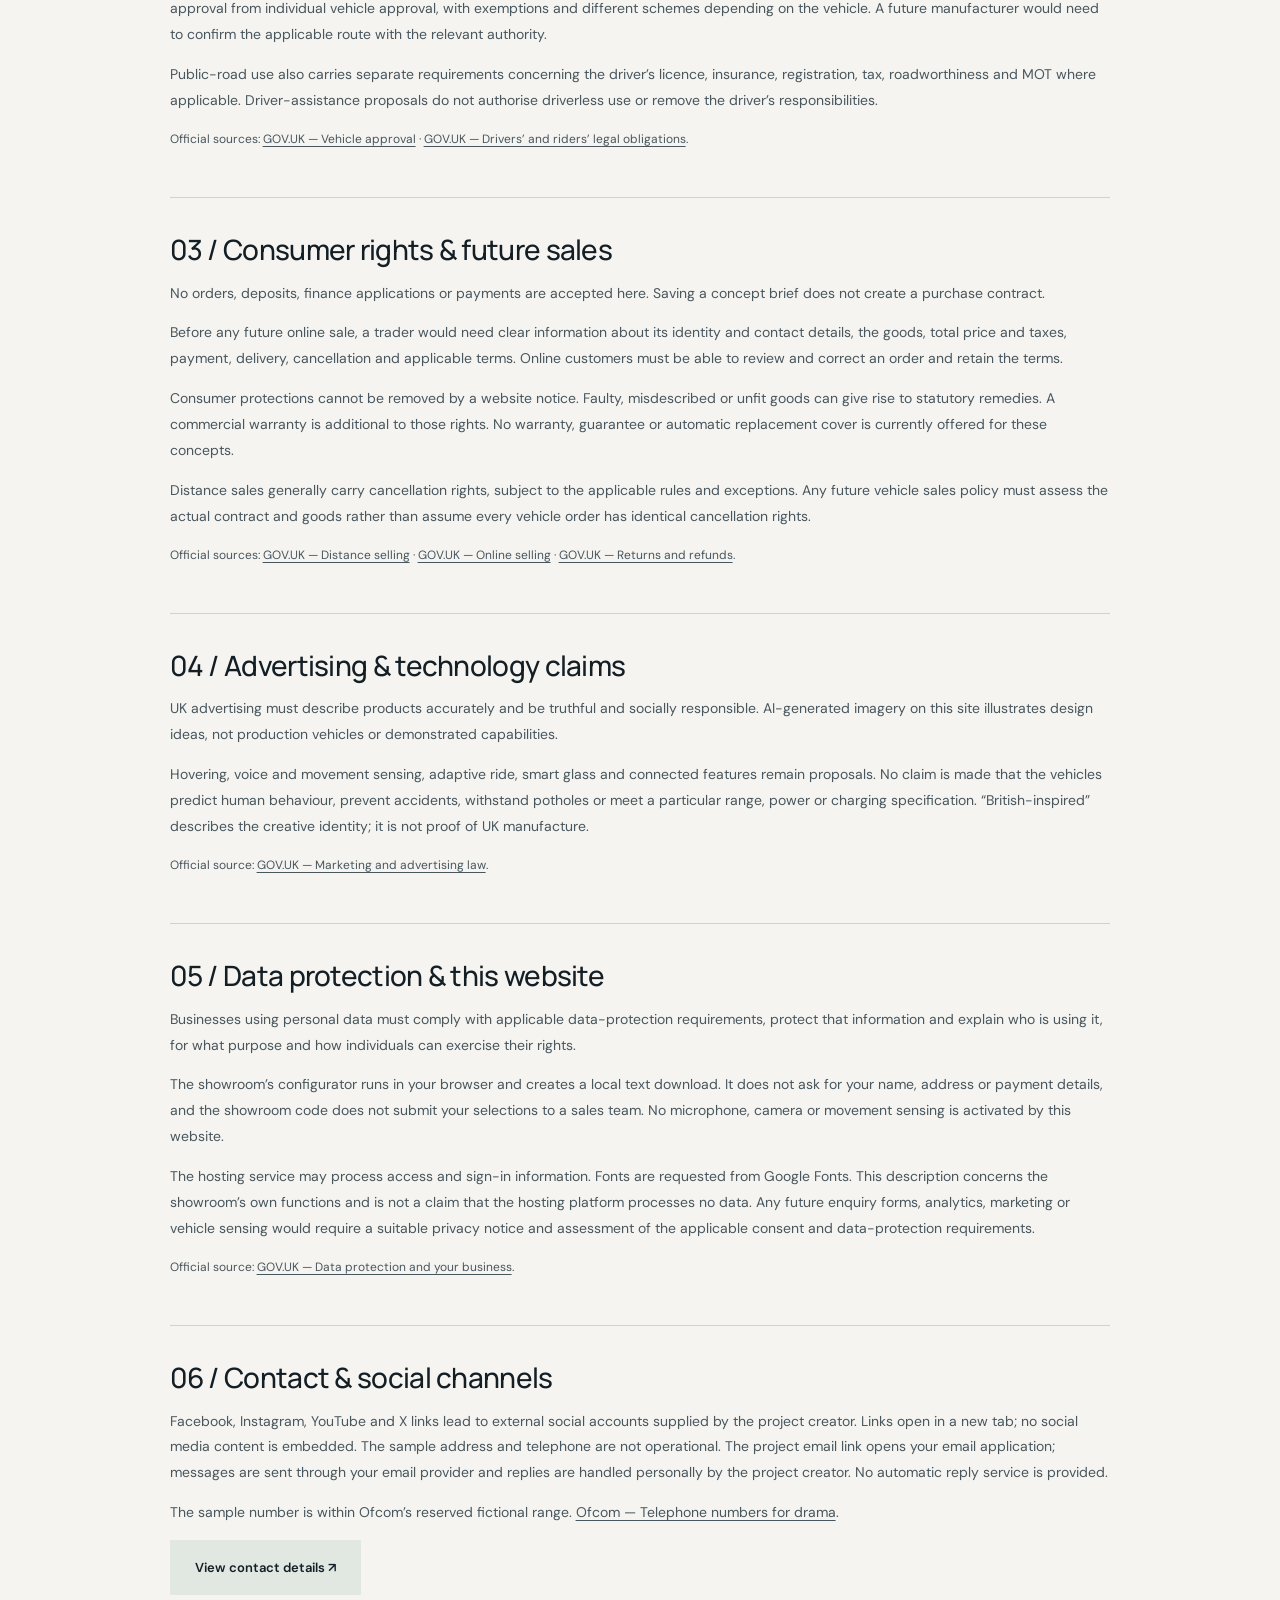
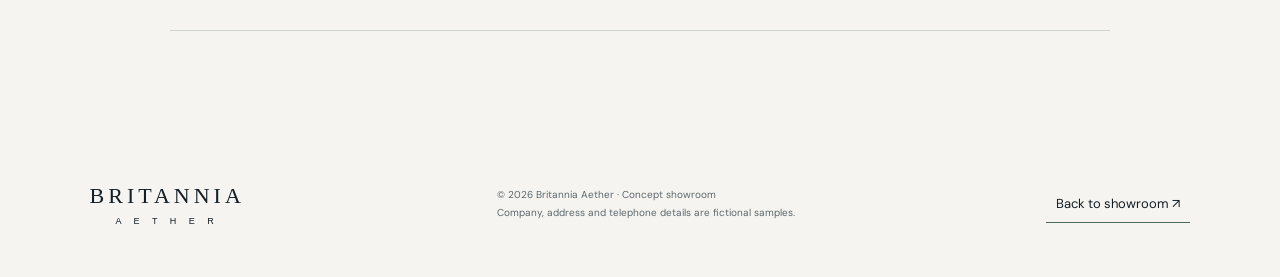
==== commit 01df7af0: "Add project email contact and clarify manual replies" ====
--- a/site/legal.html
+++ b/site/legal.html
@@ -1,8 +1,8 @@
 <!doctype html>
 <html lang="en-GB"><head><meta charset="UTF-8"><meta name="viewport" content="width=device-width, initial-scale=1"><title>Company & UK legal information | Britannia Aether</title><meta name="description" content="Britannia Aether concept status, sample company details and links to official UK business and vehicle guidance."><link rel="stylesheet" href="style.css"></head><body><a class="skip" href="#main">Skip to content</a><header><a class="brand" href="index.html">BRITANNIA <small>A E T H E R</small></a><nav aria-label="Main navigation"><a href="index.html#collection">The collection</a><a href="#company">Company details</a><a href="index.html#contact">Contact & social</a></nav></header><main id="main" class="legal-page section"><p class="eyebrow">COMPANY & UK LEGAL INFORMATION</p><h1>Clear information.<br>Responsible ambition.</h1><p class="legal-intro">Applies to Aether Sport, Windsor Halo, Nomad and Albion Phoenix, including their images, model descriptions and downloadable concept briefs.</p><p class="legal-notice"><strong>Concept showroom, not a trading offer.</strong> All vehicles shown are speculative designs. No vehicle is offered for sale, reservation or public-road use. This page summarises selected official guidance; it is not a certificate of compliance or a complete set of sales terms. No government endorsement, company registration or vehicle approval is claimed.</p><p class="review-date">Sources checked: 23 October 2026. Requirements depend on the business structure, vehicle category, transaction and jurisdiction. Great Britain means England, Scotland and Wales; Northern Ireland may have different rules. Obtain appropriate professional advice before launching real sales.</p>
-<section id="company"><h2>01 / Company identity</h2><p>The following details are <strong>fictional samples for this website design</strong>. Do not use them for correspondence, payments or visits. They must be replaced with verified business details before trading.</p><dl class="company-list"><div><dt>Brand</dt><dd>Britannia Aether — concept brand</dd></div><div><dt>Sample legal name</dt><dd>Britannia Aether Motors Ltd — illustrative only, registration not verified</dd></div><div><dt>Company number</dt><dd>[Insert verified Companies House number] — not supplied</dd></div><div><dt>Sample jurisdiction</dt><dd>England and Wales — illustrative only, not a registration claim</dd></div><div><dt>Sample office address</dt><dd>Aether House, 1 Example Avenue, London, United Kingdom<br>Fictional address — not a registered office or visiting location</dd></div><div><dt>Sample telephone</dt><dd>01632 960123 — fictional, not monitored</dd></div><div><dt>Sample email</dt><dd>hello@britannia-aether.example — placeholder, not monitored</dd></div><div><dt>VAT registration</dt><dd>Not supplied; no VAT registration claimed</dd></div></dl><p>A limited company’s website must identify its full registered name, company number, registered office and registration jurisdiction. Example details do not fulfil a real company’s disclosure obligations.</p><p class="source-link">Official source: <a href="https://www.gov.uk/running-a-limited-company/signs-stationery-and-promotional-material">GOV.UK — Company signs, stationery and promotional material</a>.</p></section>
+<section id="company"><h2>01 / Company identity</h2><p>Company, office and telephone details below are <strong>fictional samples for this website design</strong>. Do not use those sample details for correspondence, payments or visits. The project email is provided separately for enquiries. Verified business details are required before trading.</p><dl class="company-list"><div><dt>Brand</dt><dd>Britannia Aether — concept brand</dd></div><div><dt>Sample legal name</dt><dd>Britannia Aether Motors Ltd — illustrative only, registration not verified</dd></div><div><dt>Company number</dt><dd>[Insert verified Companies House number] — not supplied</dd></div><div><dt>Sample jurisdiction</dt><dd>England and Wales — illustrative only, not a registration claim</dd></div><div><dt>Sample office address</dt><dd>Aether House, 1 Example Avenue, London, United Kingdom<br>Fictional address — not a registered office or visiting location</dd></div><div><dt>Sample telephone</dt><dd>01632 960123 — fictional, not monitored</dd></div><div><dt>Project email</dt><dd><a href="mailto:spraja110880.rk@gmail.com">spraja110880.rk@gmail.com</a> — enquiries to the project creator</dd></div><div><dt>VAT registration</dt><dd>Not supplied; no VAT registration claimed</dd></div></dl><p>A limited company’s website must identify its full registered name, company number, registered office and registration jurisdiction. Example details do not fulfil a real company’s disclosure obligations.</p><p class="source-link">Official source: <a href="https://www.gov.uk/running-a-limited-company/signs-stationery-and-promotional-material">GOV.UK — Company signs, stationery and promotional material</a>.</p></section>
 <section id="vehicles"><h2>02 / Vehicle approval & road use</h2><p>These four concepts have no claimed type approval, registration, roadworthiness certification or tested performance. Their floating appearance is fictional. Ordinary road-vehicle guidance must not be interpreted as permission to operate a hovercar or aircraft.</p><p>For a real vehicle, the appropriate approval route must be established before sale or registration where required. GOV.UK distinguishes type approval from individual vehicle approval, with exemptions and different schemes depending on the vehicle. A future manufacturer would need to confirm the applicable route with the relevant authority.</p><p>Public-road use also carries separate requirements concerning the driver’s licence, insurance, registration, tax, roadworthiness and MOT where applicable. Driver-assistance proposals do not authorise driverless use or remove the driver’s responsibilities.</p><p class="source-link">Official sources: <a href="https://www.gov.uk/vehicle-approval">GOV.UK — Vehicle approval</a> · <a href="https://www.gov.uk/legal-obligations-drivers-riders">GOV.UK — Drivers’ and riders’ legal obligations</a>.</p></section>
 <section id="consumer"><h2>03 / Consumer rights & future sales</h2><p>No orders, deposits, finance applications or payments are accepted here. Saving a concept brief does not create a purchase contract.</p><p>Before any future online sale, a trader would need clear information about its identity and contact details, the goods, total price and taxes, payment, delivery, cancellation and applicable terms. Online customers must be able to review and correct an order and retain the terms.</p><p>Consumer protections cannot be removed by a website notice. Faulty, misdescribed or unfit goods can give rise to statutory remedies. A commercial warranty is additional to those rights. No warranty, guarantee or automatic replacement cover is currently offered for these concepts.</p><p>Distance sales generally carry cancellation rights, subject to the applicable rules and exceptions. Any future vehicle sales policy must assess the actual contract and goods rather than assume every vehicle order has identical cancellation rights.</p><p class="source-link">Official sources: <a href="https://www.gov.uk/online-and-distance-selling-for-businesses">GOV.UK — Distance selling</a> · <a href="https://www.gov.uk/online-and-distance-selling-for-businesses/online-selling">GOV.UK — Online selling</a> · <a href="https://www.gov.uk/accepting-returns-and-giving-refunds">GOV.UK — Returns and refunds</a>.</p></section>
 <section id="advertising"><h2>04 / Advertising & technology claims</h2><p>UK advertising must describe products accurately and be truthful and socially responsible. AI-generated imagery on this site illustrates design ideas, not production vehicles or demonstrated capabilities.</p><p>Hovering, voice and movement sensing, adaptive ride, smart glass and connected features remain proposals. No claim is made that the vehicles predict human behaviour, prevent accidents, withstand potholes or meet a particular range, power or charging specification. “British-inspired” describes the creative identity; it is not proof of UK manufacture.</p><p class="source-link">Official source: <a href="https://www.gov.uk/marketing-advertising-law">GOV.UK — Marketing and advertising law</a>.</p></section>
 <section id="privacy"><h2>05 / Data protection & this website</h2><p>Businesses using personal data must comply with applicable data-protection requirements, protect that information and explain who is using it, for what purpose and how individuals can exercise their rights.</p><p>The showroom’s configurator runs in your browser and creates a local text download. It does not ask for your name, address or payment details, and the showroom code does not submit your selections to a sales team. No microphone, camera or movement sensing is activated by this website.</p><p>The hosting service may process access and sign-in information. Fonts are requested from Google Fonts. This description concerns the showroom’s own functions and is not a claim that the hosting platform processes no data. Any future enquiry forms, analytics, marketing or vehicle sensing would require a suitable privacy notice and assessment of the applicable consent and data-protection requirements.</p><p class="source-link">Official source: <a href="https://www.gov.uk/data-protection-your-business">GOV.UK — Data protection and your business</a>.</p></section>
-<section><h2>06 / Contact & social channels</h2><p>Facebook, Instagram, YouTube and X links lead to external social accounts supplied by the project creator. Links open in a new tab; no social media content is embedded. The sample address, telephone and email are not operational.</p><p>The sample number is within Ofcom’s reserved fictional range. <a href="https://www.ofcom.org.uk/phones-and-broadband/phone-numbers/numbers-for-drama">Ofcom — Telephone numbers for drama</a>.</p><a class="button" href="index.html#contact">View sample contact details ↗</a></section></main><footer><a class="brand" href="index.html">BRITANNIA <small>A E T H E R</small></a><p>© 2026 Britannia Aether · Concept showroom<br>Company and contact details are fictional samples.</p><a class="text-link" href="index.html">Back to showroom ↗</a></footer></body></html>
+<section><h2>06 / Contact & social channels</h2><p>Facebook, Instagram, YouTube and X links lead to external social accounts supplied by the project creator. Links open in a new tab; no social media content is embedded. The sample address and telephone are not operational. The project email link opens your email application; messages are sent through your email provider and replies are handled personally by the project creator. No automatic reply service is provided.</p><p>The sample number is within Ofcom’s reserved fictional range. <a href="https://www.ofcom.org.uk/phones-and-broadband/phone-numbers/numbers-for-drama">Ofcom — Telephone numbers for drama</a>.</p><a class="button" href="index.html#contact">View contact details ↗</a></section></main><footer><a class="brand" href="index.html">BRITANNIA <small>A E T H E R</small></a><p>© 2026 Britannia Aether · Concept showroom<br>Company, address and telephone details are fictional samples.</p><a class="text-link" href="index.html">Back to showroom ↗</a></footer></body></html>
--- a/site/style.css
+++ b/site/style.css
@@ -4,3 +4,5 @@
 .company-contact{background:#e7ebe6}.contact-grid{display:grid;grid-template-columns:1fr 1fr 1fr;gap:35px}.contact-grid h3{font-size:20px;letter-spacing:-.5px}.contact-grid p{font-size:14px;line-height:1.9;overflow-wrap:anywhere}.contact-grid small{font-size:11px;color:#56635c;line-height:1.7}.social-links{display:flex;flex-wrap:wrap;gap:9px;list-style:none;padding:0;margin:20px 0}.social-links a{display:block;border:1px solid #9eafa4;padding:10px 14px;font-size:12px}.company-strip{border-top:1px solid #b7c3ba;margin-top:35px;padding-top:25px;display:flex;align-items:center;justify-content:space-between;gap:30px}.company-strip p{font-size:11px;line-height:1.8;max-width:700px}.model-legal{font-size:11px!important}.model-legal a,.legal-page a,footer p a,footer>span a{text-decoration:underline;text-underline-offset:3px}.legal-page{max-width:1120px;margin:auto}.legal-page h1{font-size:clamp(38px,5vw,64px);line-height:1.15}.legal-intro{font-size:18px!important;max-width:850px}.legal-page p{line-height:1.85;font-size:14px;color:#48565e}.legal-notice{padding:25px;border-left:3px solid #44695d;background:#e7ebe6}.review-date{font-size:12px!important}.legal-page section{padding:35px 0;border-bottom:1px solid #ccd4ce;scroll-margin-top:25px}.legal-page h2{font-size:28px;letter-spacing:-.7px}.source-link{font-size:12px!important}.company-list{font-size:13px}.company-list>div{display:grid;grid-template-columns:190px 1fr;padding:14px 0;border-bottom:1px solid #d8dfda;gap:20px}.company-list dt{font-weight:600}.company-list dd{margin:0;line-height:1.7;overflow-wrap:anywhere}.legal-page .button{text-decoration:none;background:#e1e7e1}@media(max-width:800px){.contact-grid{grid-template-columns:1fr}.company-strip{display:block}.company-strip .text-link{display:inline-block;margin-top:12px}nav{gap:16px}.company-list>div{grid-template-columns:1fr;gap:7px}}
 
 .social-links a:hover{background:#d3ded5}.social-links a:focus-visible{outline:2px solid #244d3f;outline-offset:3px}
+
+.company-contact a[href^="mailto:"]{text-decoration:underline;text-underline-offset:3px;overflow-wrap:anywhere}
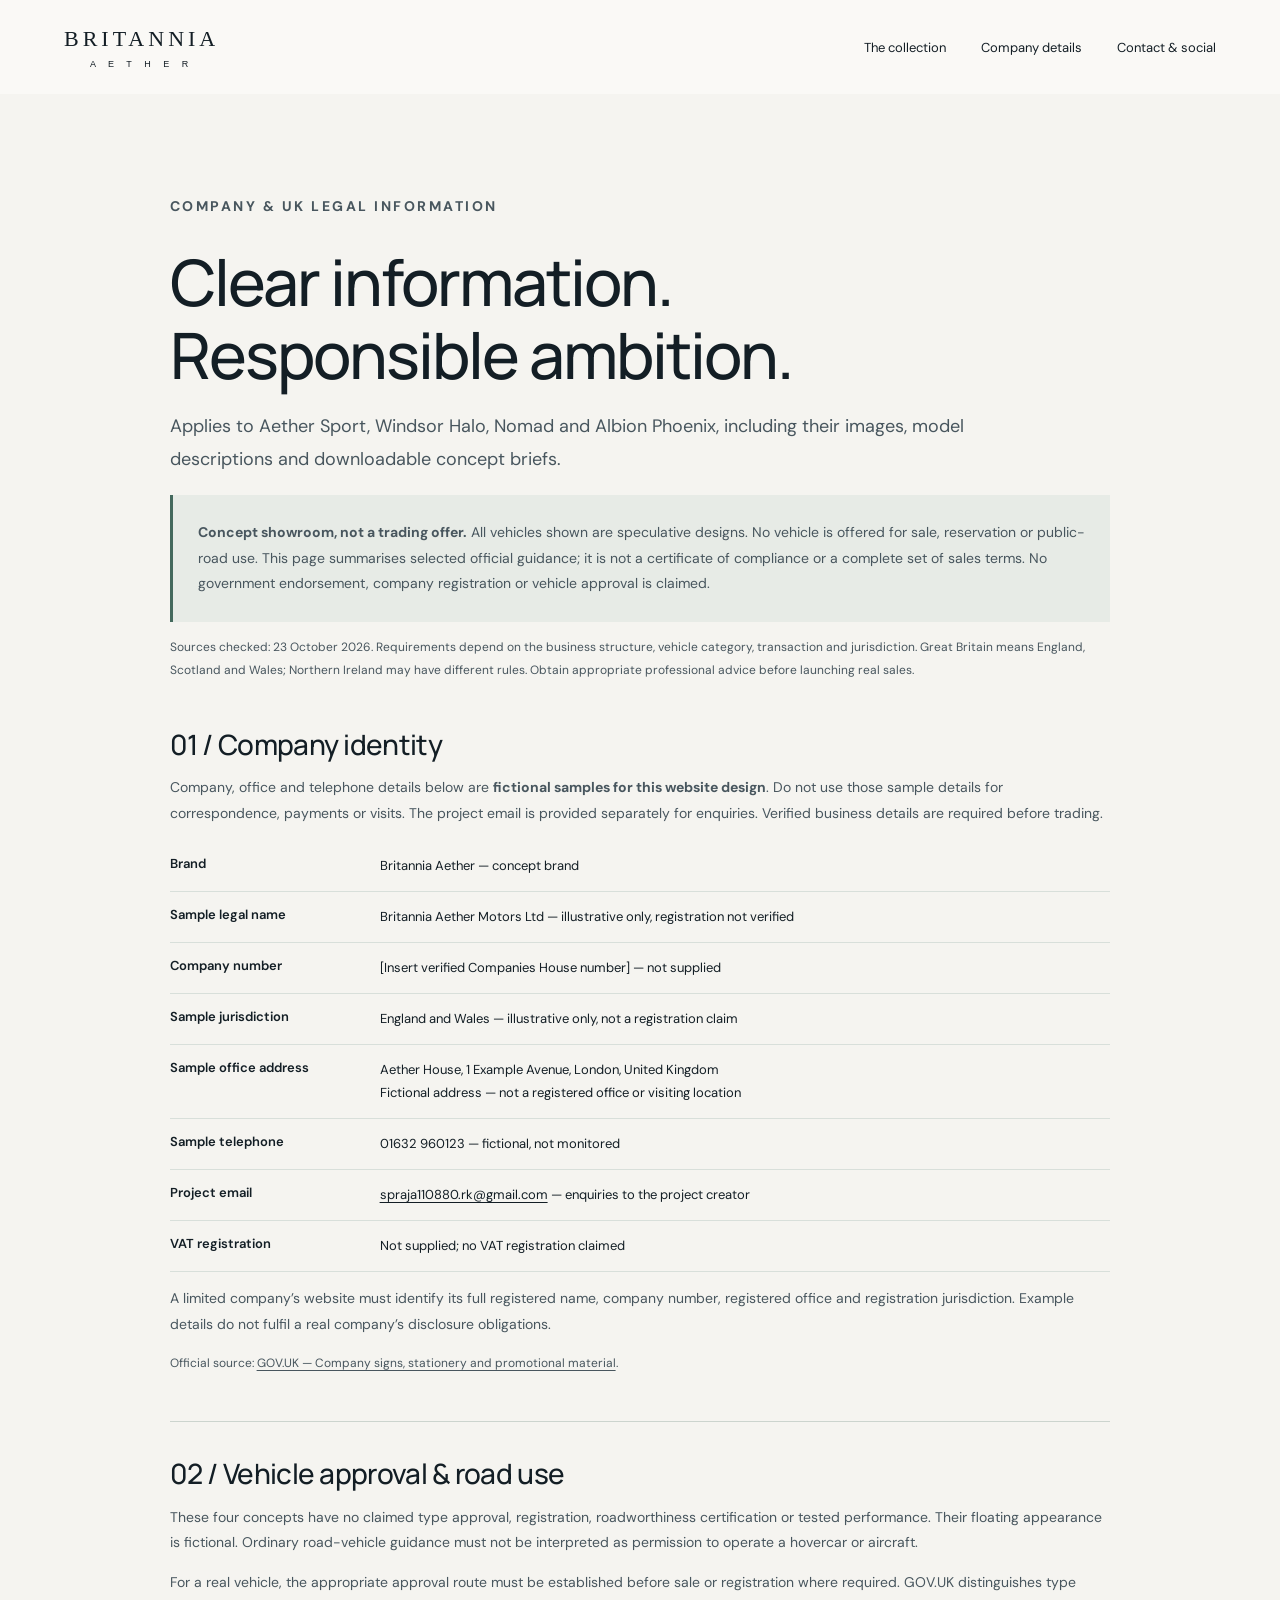
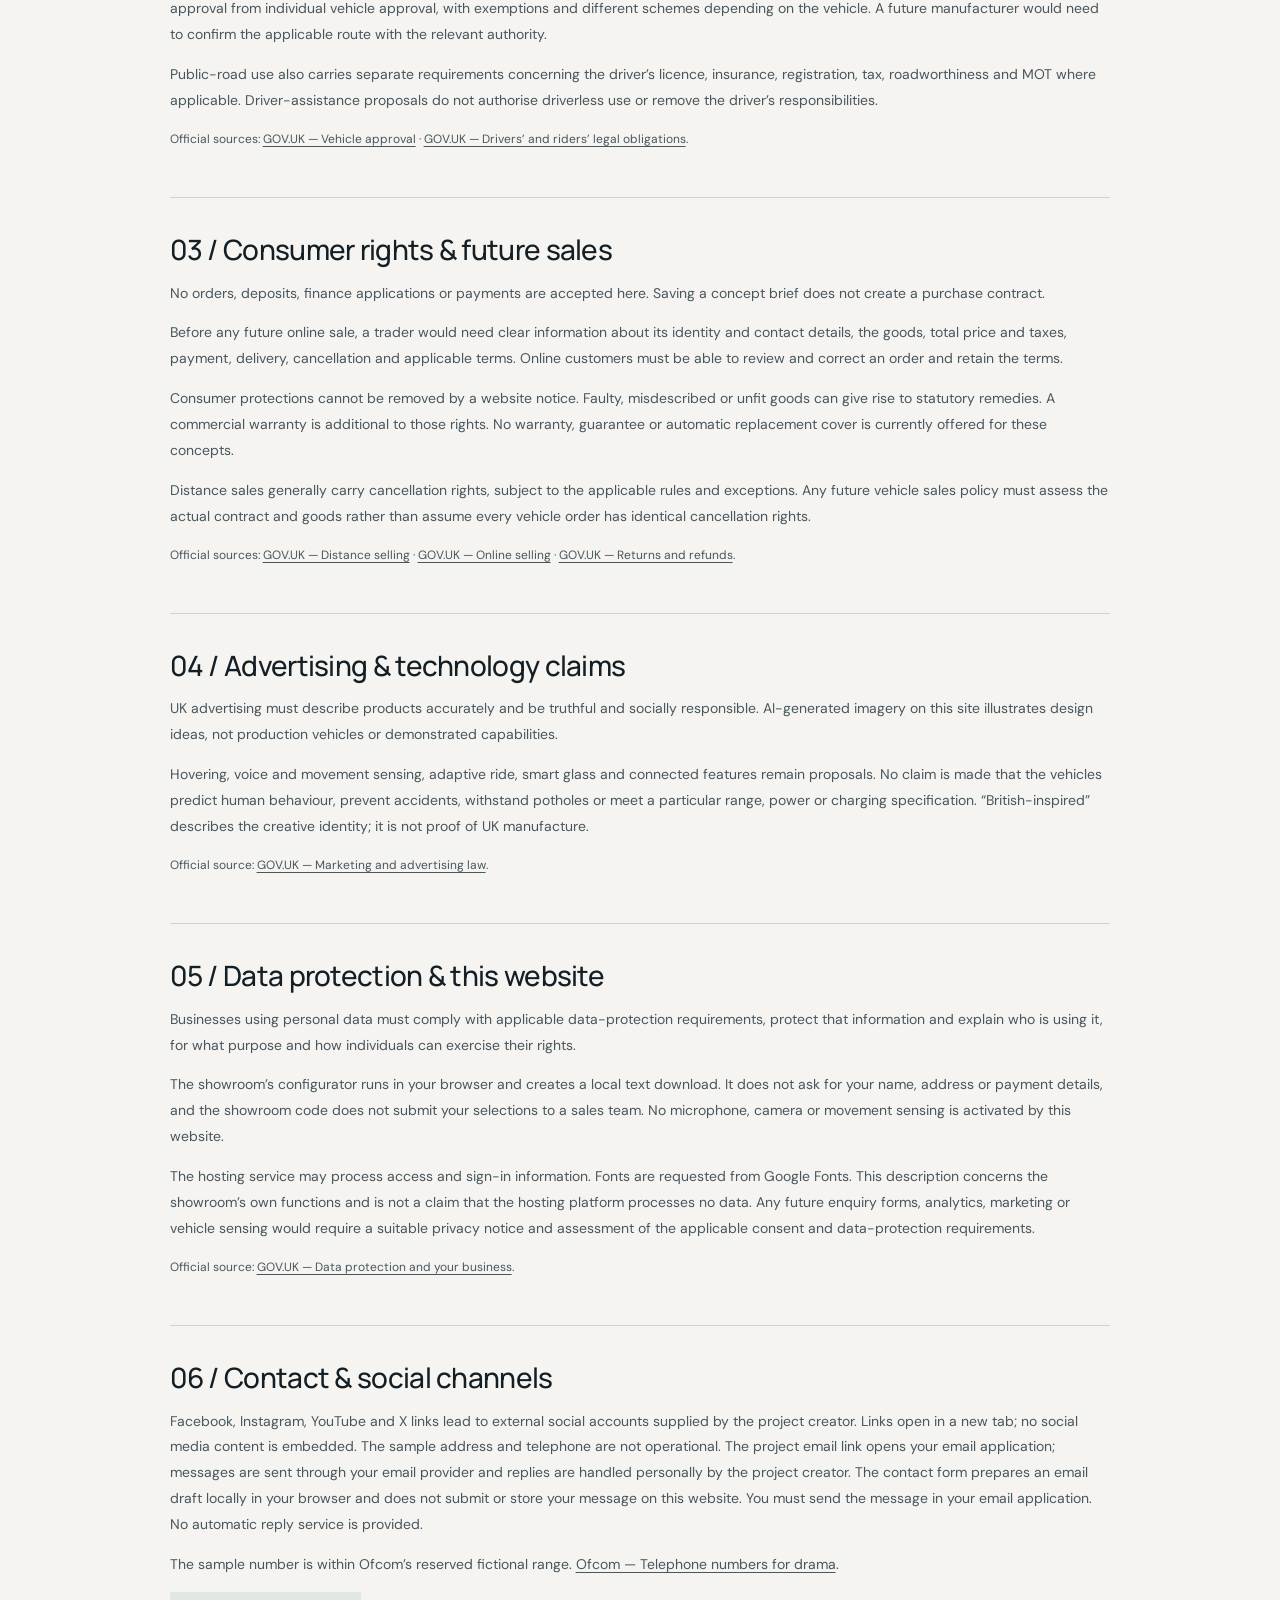
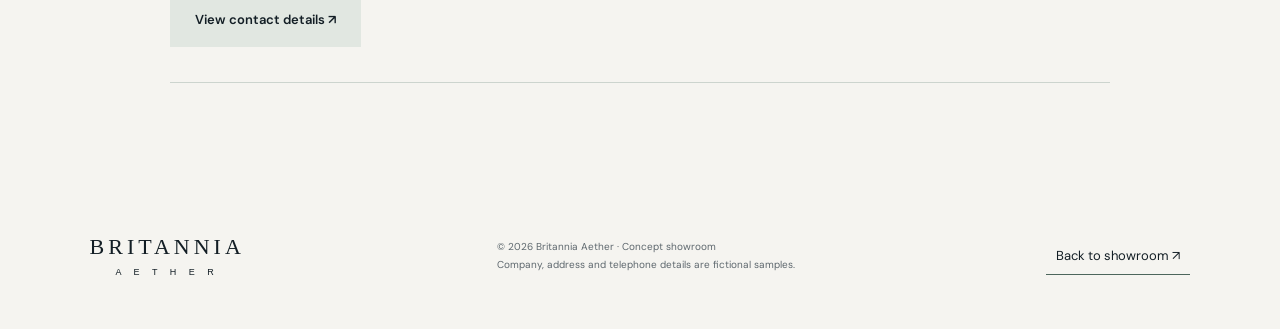
==== commit f9286f76: "Add accessible contact form that prepares email drafts" ====
--- a/site/legal.html
+++ b/site/legal.html
@@ -5,4 +5,4 @@
 <section id="consumer"><h2>03 / Consumer rights & future sales</h2><p>No orders, deposits, finance applications or payments are accepted here. Saving a concept brief does not create a purchase contract.</p><p>Before any future online sale, a trader would need clear information about its identity and contact details, the goods, total price and taxes, payment, delivery, cancellation and applicable terms. Online customers must be able to review and correct an order and retain the terms.</p><p>Consumer protections cannot be removed by a website notice. Faulty, misdescribed or unfit goods can give rise to statutory remedies. A commercial warranty is additional to those rights. No warranty, guarantee or automatic replacement cover is currently offered for these concepts.</p><p>Distance sales generally carry cancellation rights, subject to the applicable rules and exceptions. Any future vehicle sales policy must assess the actual contract and goods rather than assume every vehicle order has identical cancellation rights.</p><p class="source-link">Official sources: <a href="https://www.gov.uk/online-and-distance-selling-for-businesses">GOV.UK — Distance selling</a> · <a href="https://www.gov.uk/online-and-distance-selling-for-businesses/online-selling">GOV.UK — Online selling</a> · <a href="https://www.gov.uk/accepting-returns-and-giving-refunds">GOV.UK — Returns and refunds</a>.</p></section>
 <section id="advertising"><h2>04 / Advertising & technology claims</h2><p>UK advertising must describe products accurately and be truthful and socially responsible. AI-generated imagery on this site illustrates design ideas, not production vehicles or demonstrated capabilities.</p><p>Hovering, voice and movement sensing, adaptive ride, smart glass and connected features remain proposals. No claim is made that the vehicles predict human behaviour, prevent accidents, withstand potholes or meet a particular range, power or charging specification. “British-inspired” describes the creative identity; it is not proof of UK manufacture.</p><p class="source-link">Official source: <a href="https://www.gov.uk/marketing-advertising-law">GOV.UK — Marketing and advertising law</a>.</p></section>
 <section id="privacy"><h2>05 / Data protection & this website</h2><p>Businesses using personal data must comply with applicable data-protection requirements, protect that information and explain who is using it, for what purpose and how individuals can exercise their rights.</p><p>The showroom’s configurator runs in your browser and creates a local text download. It does not ask for your name, address or payment details, and the showroom code does not submit your selections to a sales team. No microphone, camera or movement sensing is activated by this website.</p><p>The hosting service may process access and sign-in information. Fonts are requested from Google Fonts. This description concerns the showroom’s own functions and is not a claim that the hosting platform processes no data. Any future enquiry forms, analytics, marketing or vehicle sensing would require a suitable privacy notice and assessment of the applicable consent and data-protection requirements.</p><p class="source-link">Official source: <a href="https://www.gov.uk/data-protection-your-business">GOV.UK — Data protection and your business</a>.</p></section>
-<section><h2>06 / Contact & social channels</h2><p>Facebook, Instagram, YouTube and X links lead to external social accounts supplied by the project creator. Links open in a new tab; no social media content is embedded. The sample address and telephone are not operational. The project email link opens your email application; messages are sent through your email provider and replies are handled personally by the project creator. No automatic reply service is provided.</p><p>The sample number is within Ofcom’s reserved fictional range. <a href="https://www.ofcom.org.uk/phones-and-broadband/phone-numbers/numbers-for-drama">Ofcom — Telephone numbers for drama</a>.</p><a class="button" href="index.html#contact">View contact details ↗</a></section></main><footer><a class="brand" href="index.html">BRITANNIA <small>A E T H E R</small></a><p>© 2026 Britannia Aether · Concept showroom<br>Company, address and telephone details are fictional samples.</p><a class="text-link" href="index.html">Back to showroom ↗</a></footer></body></html>
+<section><h2>06 / Contact & social channels</h2><p>Facebook, Instagram, YouTube and X links lead to external social accounts supplied by the project creator. Links open in a new tab; no social media content is embedded. The sample address and telephone are not operational. The project email link opens your email application; messages are sent through your email provider and replies are handled personally by the project creator. The contact form prepares an email draft locally in your browser and does not submit or store your message on this website. You must send the message in your email application. No automatic reply service is provided.</p><p>The sample number is within Ofcom’s reserved fictional range. <a href="https://www.ofcom.org.uk/phones-and-broadband/phone-numbers/numbers-for-drama">Ofcom — Telephone numbers for drama</a>.</p><a class="button" href="index.html#contact">View contact details ↗</a></section></main><footer><a class="brand" href="index.html">BRITANNIA <small>A E T H E R</small></a><p>© 2026 Britannia Aether · Concept showroom<br>Company, address and telephone details are fictional samples.</p><a class="text-link" href="index.html">Back to showroom ↗</a></footer></body></html>
--- a/site/style.css
+++ b/site/style.css
@@ -6,3 +6,5 @@
 .social-links a:hover{background:#d3ded5}.social-links a:focus-visible{outline:2px solid #244d3f;outline-offset:3px}
 
 .company-contact a[href^="mailto:"]{text-decoration:underline;text-underline-offset:3px;overflow-wrap:anywhere}
+
+.contact-form-panel{margin-top:45px;padding-top:30px;border-top:1px solid #b7c3ba;max-width:760px}.contact-form-panel h3{font-size:27px}.contact-form-panel p{line-height:1.8}.contact-form-panel form{display:grid;gap:12px;margin:25px 0}.contact-form-panel label{font-weight:600;margin-top:8px}.contact-form-panel input,.contact-form-panel textarea{width:100%;min-width:0;padding:16px;border:1px solid #8d9c93;background:#faf9f6;color:var(--ink);font:inherit;border-radius:0}.contact-form-panel textarea{resize:vertical}.contact-form-panel textarea:focus-visible{outline:3px solid #247c91;outline-offset:3px}.contact-form-panel button{justify-self:start;border:0;background:var(--ink);color:white}.contact-form-panel .contact-note{font-size:12px}.contact-form-panel .contact-note a{text-decoration:underline}.contact-form-panel #contact-draft{display:inline-block}.contact-form-panel #contact-status{font-weight:500}
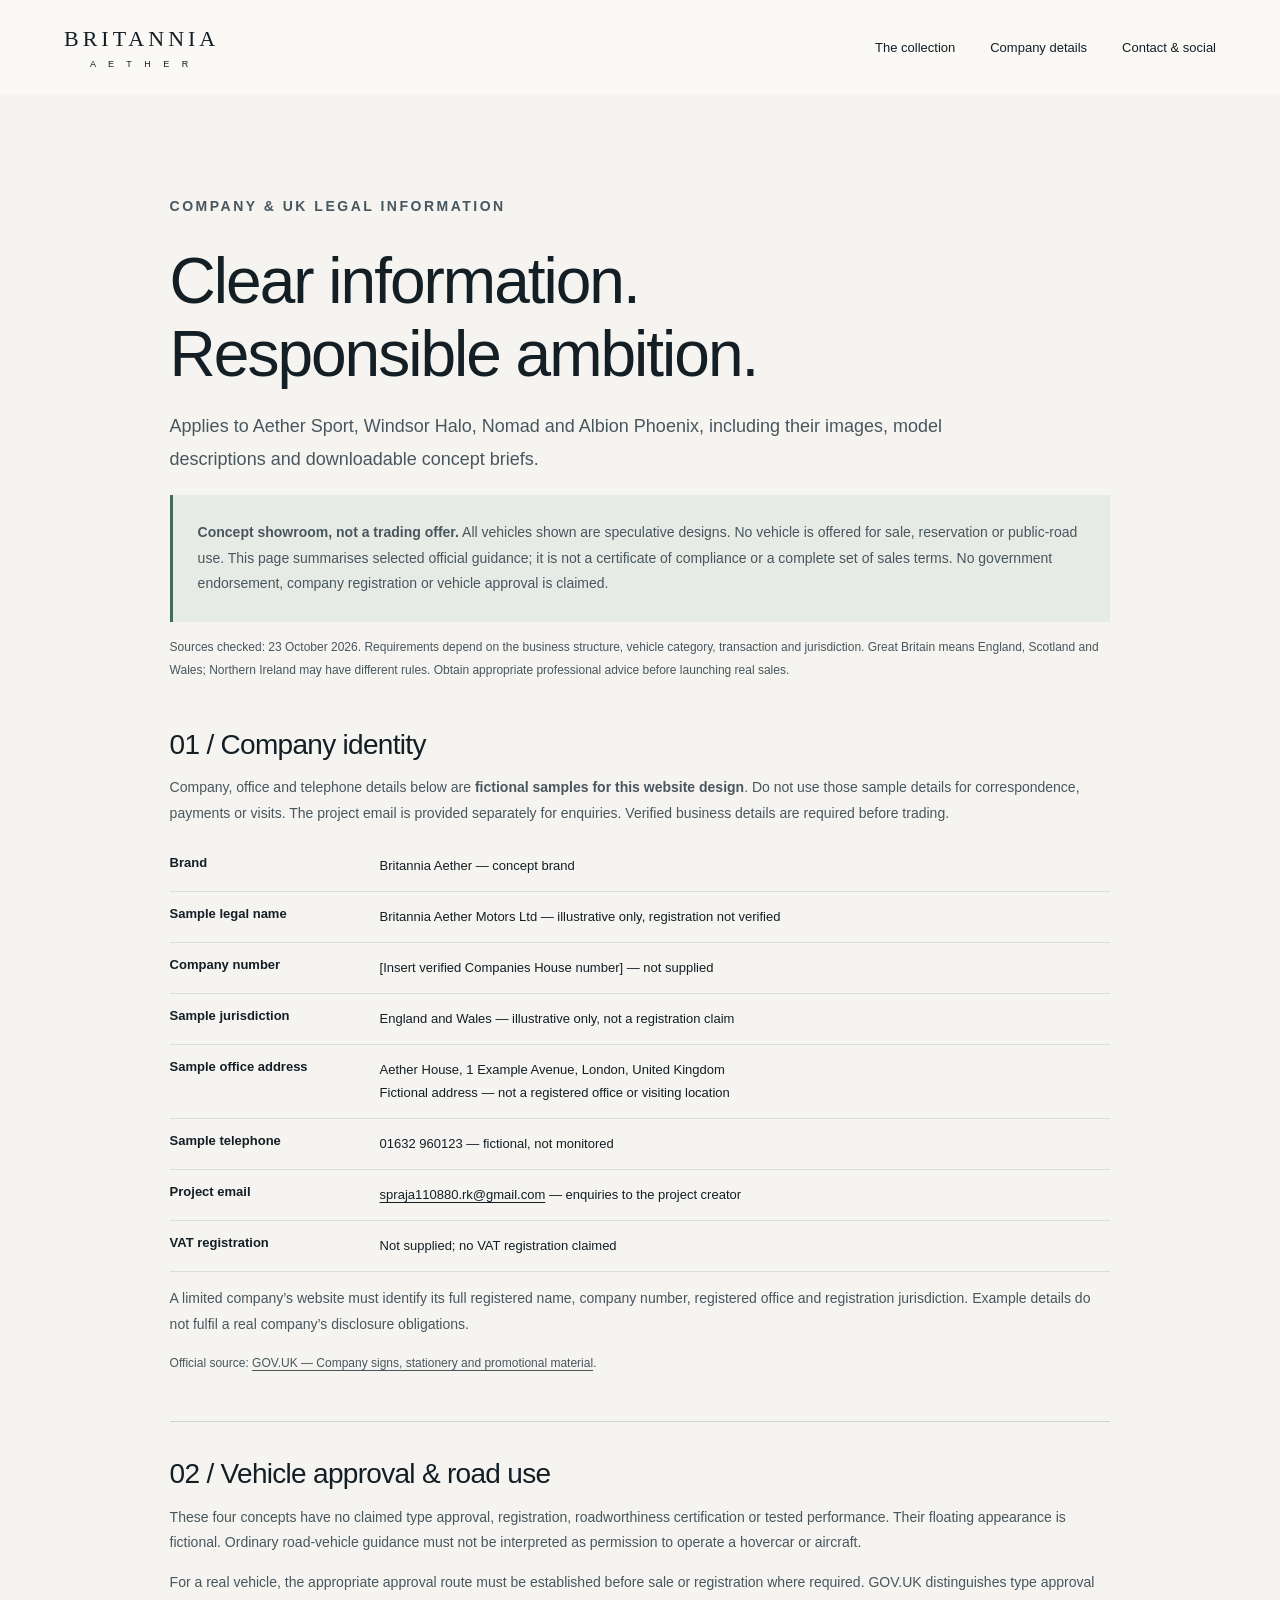
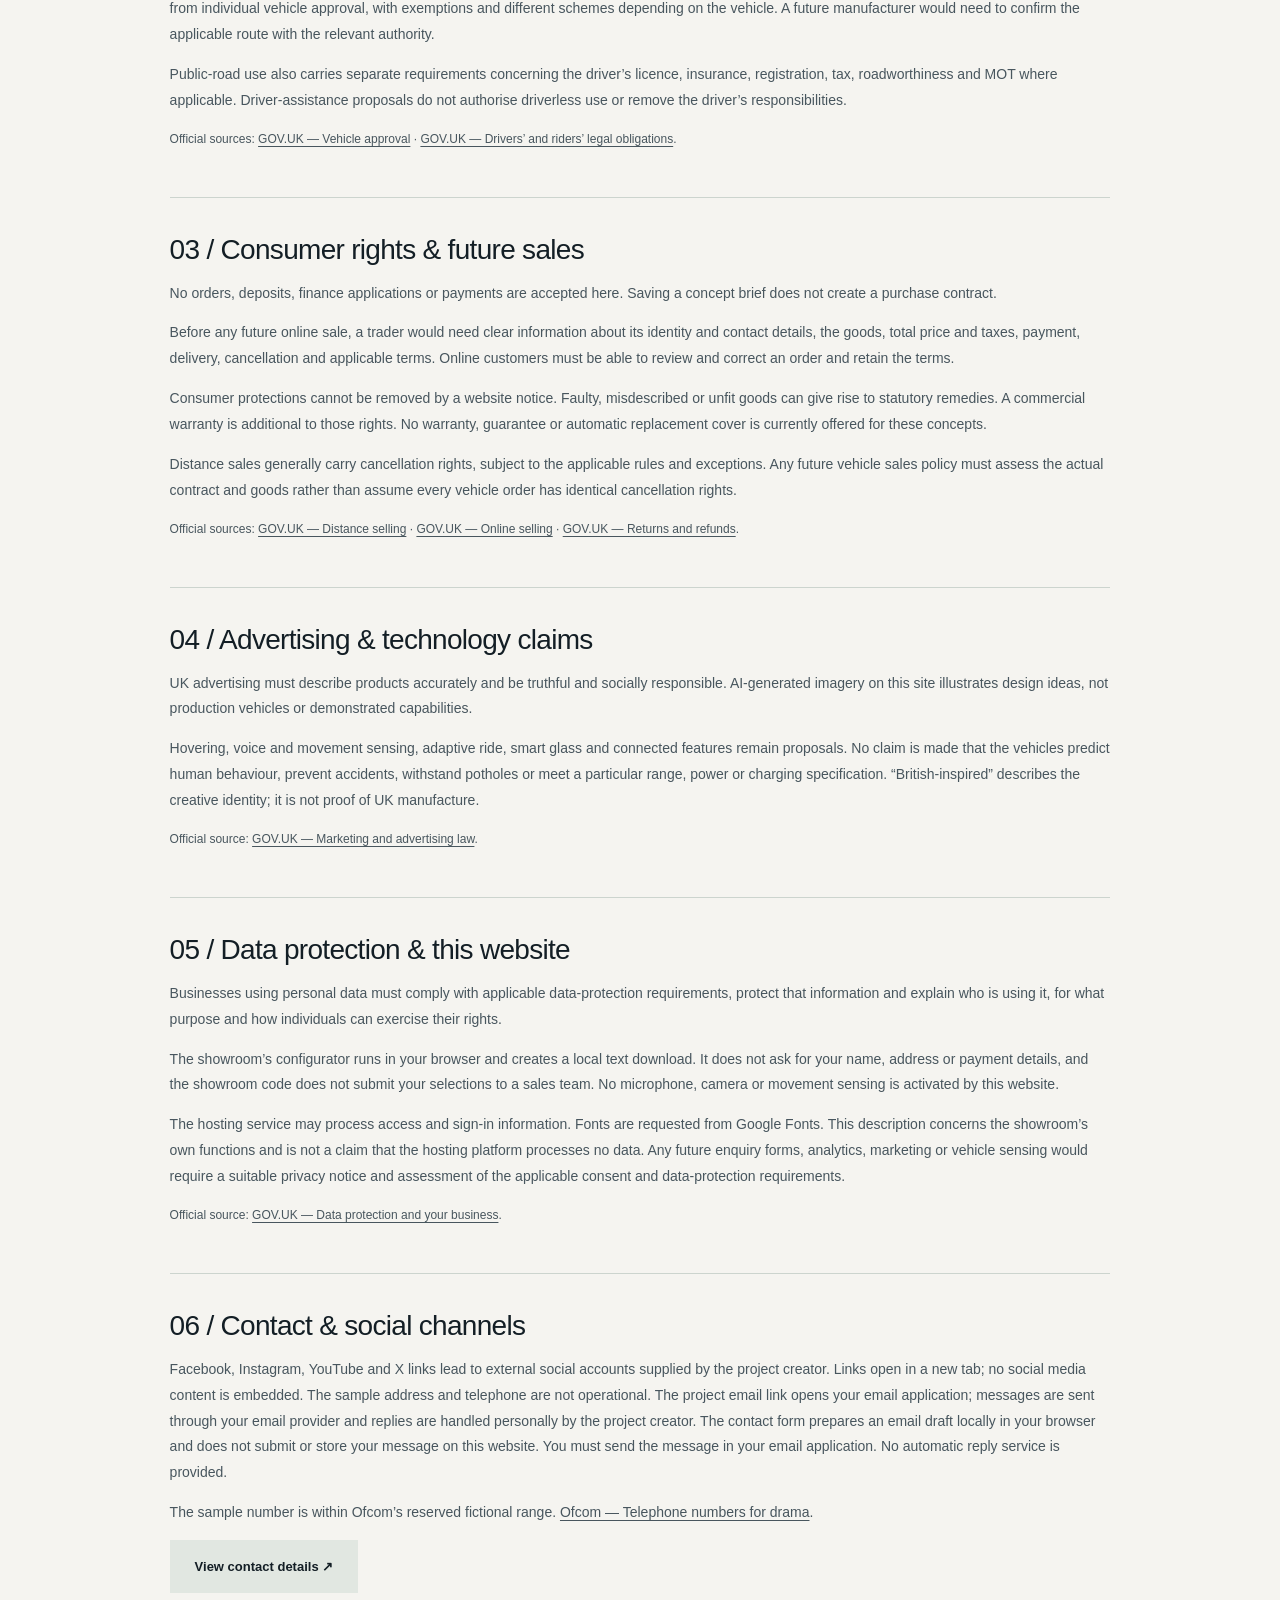
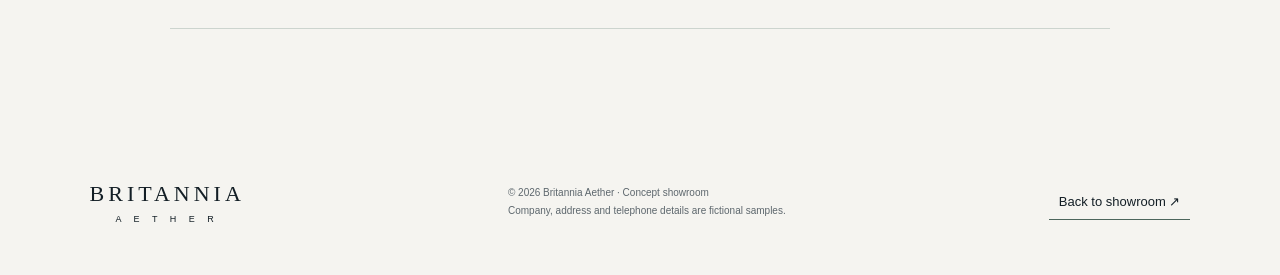
==== commit d7bc1f0d: "Add portfolio homepage and optimize showroom after Lighthouse audit" ====
--- a/site/legal.html
+++ b/site/legal.html
@@ -1,8 +1,8 @@
-<!doctype html>
-<html lang="en-GB"><head><meta charset="UTF-8"><meta name="viewport" content="width=device-width, initial-scale=1"><title>Company & UK legal information | Britannia Aether</title><meta name="description" content="Britannia Aether concept status, sample company details and links to official UK business and vehicle guidance."><link rel="stylesheet" href="style.css"></head><body><a class="skip" href="#main">Skip to content</a><header><a class="brand" href="index.html">BRITANNIA <small>A E T H E R</small></a><nav aria-label="Main navigation"><a href="index.html#collection">The collection</a><a href="#company">Company details</a><a href="index.html#contact">Contact & social</a></nav></header><main id="main" class="legal-page section"><p class="eyebrow">COMPANY & UK LEGAL INFORMATION</p><h1>Clear information.<br>Responsible ambition.</h1><p class="legal-intro">Applies to Aether Sport, Windsor Halo, Nomad and Albion Phoenix, including their images, model descriptions and downloadable concept briefs.</p><p class="legal-notice"><strong>Concept showroom, not a trading offer.</strong> All vehicles shown are speculative designs. No vehicle is offered for sale, reservation or public-road use. This page summarises selected official guidance; it is not a certificate of compliance or a complete set of sales terms. No government endorsement, company registration or vehicle approval is claimed.</p><p class="review-date">Sources checked: 23 October 2026. Requirements depend on the business structure, vehicle category, transaction and jurisdiction. Great Britain means England, Scotland and Wales; Northern Ireland may have different rules. Obtain appropriate professional advice before launching real sales.</p>
-<section id="company"><h2>01 / Company identity</h2><p>Company, office and telephone details below are <strong>fictional samples for this website design</strong>. Do not use those sample details for correspondence, payments or visits. The project email is provided separately for enquiries. Verified business details are required before trading.</p><dl class="company-list"><div><dt>Brand</dt><dd>Britannia Aether — concept brand</dd></div><div><dt>Sample legal name</dt><dd>Britannia Aether Motors Ltd — illustrative only, registration not verified</dd></div><div><dt>Company number</dt><dd>[Insert verified Companies House number] — not supplied</dd></div><div><dt>Sample jurisdiction</dt><dd>England and Wales — illustrative only, not a registration claim</dd></div><div><dt>Sample office address</dt><dd>Aether House, 1 Example Avenue, London, United Kingdom<br>Fictional address — not a registered office or visiting location</dd></div><div><dt>Sample telephone</dt><dd>01632 960123 — fictional, not monitored</dd></div><div><dt>Project email</dt><dd><a href="mailto:spraja110880.rk@gmail.com">spraja110880.rk@gmail.com</a> — enquiries to the project creator</dd></div><div><dt>VAT registration</dt><dd>Not supplied; no VAT registration claimed</dd></div></dl><p>A limited company’s website must identify its full registered name, company number, registered office and registration jurisdiction. Example details do not fulfil a real company’s disclosure obligations.</p><p class="source-link">Official source: <a href="https://www.gov.uk/running-a-limited-company/signs-stationery-and-promotional-material">GOV.UK — Company signs, stationery and promotional material</a>.</p></section>
-<section id="vehicles"><h2>02 / Vehicle approval & road use</h2><p>These four concepts have no claimed type approval, registration, roadworthiness certification or tested performance. Their floating appearance is fictional. Ordinary road-vehicle guidance must not be interpreted as permission to operate a hovercar or aircraft.</p><p>For a real vehicle, the appropriate approval route must be established before sale or registration where required. GOV.UK distinguishes type approval from individual vehicle approval, with exemptions and different schemes depending on the vehicle. A future manufacturer would need to confirm the applicable route with the relevant authority.</p><p>Public-road use also carries separate requirements concerning the driver’s licence, insurance, registration, tax, roadworthiness and MOT where applicable. Driver-assistance proposals do not authorise driverless use or remove the driver’s responsibilities.</p><p class="source-link">Official sources: <a href="https://www.gov.uk/vehicle-approval">GOV.UK — Vehicle approval</a> · <a href="https://www.gov.uk/legal-obligations-drivers-riders">GOV.UK — Drivers’ and riders’ legal obligations</a>.</p></section>
-<section id="consumer"><h2>03 / Consumer rights & future sales</h2><p>No orders, deposits, finance applications or payments are accepted here. Saving a concept brief does not create a purchase contract.</p><p>Before any future online sale, a trader would need clear information about its identity and contact details, the goods, total price and taxes, payment, delivery, cancellation and applicable terms. Online customers must be able to review and correct an order and retain the terms.</p><p>Consumer protections cannot be removed by a website notice. Faulty, misdescribed or unfit goods can give rise to statutory remedies. A commercial warranty is additional to those rights. No warranty, guarantee or automatic replacement cover is currently offered for these concepts.</p><p>Distance sales generally carry cancellation rights, subject to the applicable rules and exceptions. Any future vehicle sales policy must assess the actual contract and goods rather than assume every vehicle order has identical cancellation rights.</p><p class="source-link">Official sources: <a href="https://www.gov.uk/online-and-distance-selling-for-businesses">GOV.UK — Distance selling</a> · <a href="https://www.gov.uk/online-and-distance-selling-for-businesses/online-selling">GOV.UK — Online selling</a> · <a href="https://www.gov.uk/accepting-returns-and-giving-refunds">GOV.UK — Returns and refunds</a>.</p></section>
-<section id="advertising"><h2>04 / Advertising & technology claims</h2><p>UK advertising must describe products accurately and be truthful and socially responsible. AI-generated imagery on this site illustrates design ideas, not production vehicles or demonstrated capabilities.</p><p>Hovering, voice and movement sensing, adaptive ride, smart glass and connected features remain proposals. No claim is made that the vehicles predict human behaviour, prevent accidents, withstand potholes or meet a particular range, power or charging specification. “British-inspired” describes the creative identity; it is not proof of UK manufacture.</p><p class="source-link">Official source: <a href="https://www.gov.uk/marketing-advertising-law">GOV.UK — Marketing and advertising law</a>.</p></section>
-<section id="privacy"><h2>05 / Data protection & this website</h2><p>Businesses using personal data must comply with applicable data-protection requirements, protect that information and explain who is using it, for what purpose and how individuals can exercise their rights.</p><p>The showroom’s configurator runs in your browser and creates a local text download. It does not ask for your name, address or payment details, and the showroom code does not submit your selections to a sales team. No microphone, camera or movement sensing is activated by this website.</p><p>The hosting service may process access and sign-in information. Fonts are requested from Google Fonts. This description concerns the showroom’s own functions and is not a claim that the hosting platform processes no data. Any future enquiry forms, analytics, marketing or vehicle sensing would require a suitable privacy notice and assessment of the applicable consent and data-protection requirements.</p><p class="source-link">Official source: <a href="https://www.gov.uk/data-protection-your-business">GOV.UK — Data protection and your business</a>.</p></section>
-<section><h2>06 / Contact & social channels</h2><p>Facebook, Instagram, YouTube and X links lead to external social accounts supplied by the project creator. Links open in a new tab; no social media content is embedded. The sample address and telephone are not operational. The project email link opens your email application; messages are sent through your email provider and replies are handled personally by the project creator. The contact form prepares an email draft locally in your browser and does not submit or store your message on this website. You must send the message in your email application. No automatic reply service is provided.</p><p>The sample number is within Ofcom’s reserved fictional range. <a href="https://www.ofcom.org.uk/phones-and-broadband/phone-numbers/numbers-for-drama">Ofcom — Telephone numbers for drama</a>.</p><a class="button" href="index.html#contact">View contact details ↗</a></section></main><footer><a class="brand" href="index.html">BRITANNIA <small>A E T H E R</small></a><p>© 2026 Britannia Aether · Concept showroom<br>Company, address and telephone details are fictional samples.</p><a class="text-link" href="index.html">Back to showroom ↗</a></footer></body></html>
+<!doctype html>
+<html lang="en-GB"><head><meta charset="UTF-8"><meta name="viewport" content="width=device-width, initial-scale=1"><title>Company & UK legal information | Britannia Aether</title><meta name="description" content="Britannia Aether concept status, sample company details and links to official UK business and vehicle guidance."><link rel="stylesheet" href="style.css"></head><body><a class="skip" href="#main">Skip to content</a><header><a class="brand" href="index.html">BRITANNIA <small>A E T H E R</small></a><nav aria-label="Main navigation"><a href="showroom.html#collection">The collection</a><a href="#company">Company details</a><a href="index.html#contact">Contact & social</a></nav></header><main id="main" class="legal-page section"><p class="eyebrow">COMPANY & UK LEGAL INFORMATION</p><h1>Clear information.<br>Responsible ambition.</h1><p class="legal-intro">Applies to Aether Sport, Windsor Halo, Nomad and Albion Phoenix, including their images, model descriptions and downloadable concept briefs.</p><p class="legal-notice"><strong>Concept showroom, not a trading offer.</strong> All vehicles shown are speculative designs. No vehicle is offered for sale, reservation or public-road use. This page summarises selected official guidance; it is not a certificate of compliance or a complete set of sales terms. No government endorsement, company registration or vehicle approval is claimed.</p><p class="review-date">Sources checked: 23 October 2026. Requirements depend on the business structure, vehicle category, transaction and jurisdiction. Great Britain means England, Scotland and Wales; Northern Ireland may have different rules. Obtain appropriate professional advice before launching real sales.</p>
+<section id="company"><h2>01 / Company identity</h2><p>Company, office and telephone details below are <strong>fictional samples for this website design</strong>. Do not use those sample details for correspondence, payments or visits. The project email is provided separately for enquiries. Verified business details are required before trading.</p><dl class="company-list"><div><dt>Brand</dt><dd>Britannia Aether — concept brand</dd></div><div><dt>Sample legal name</dt><dd>Britannia Aether Motors Ltd — illustrative only, registration not verified</dd></div><div><dt>Company number</dt><dd>[Insert verified Companies House number] — not supplied</dd></div><div><dt>Sample jurisdiction</dt><dd>England and Wales — illustrative only, not a registration claim</dd></div><div><dt>Sample office address</dt><dd>Aether House, 1 Example Avenue, London, United Kingdom<br>Fictional address — not a registered office or visiting location</dd></div><div><dt>Sample telephone</dt><dd>01632 960123 — fictional, not monitored</dd></div><div><dt>Project email</dt><dd><a href="mailto:spraja110880.rk@gmail.com">spraja110880.rk@gmail.com</a> — enquiries to the project creator</dd></div><div><dt>VAT registration</dt><dd>Not supplied; no VAT registration claimed</dd></div></dl><p>A limited company’s website must identify its full registered name, company number, registered office and registration jurisdiction. Example details do not fulfil a real company’s disclosure obligations.</p><p class="source-link">Official source: <a href="https://www.gov.uk/running-a-limited-company/signs-stationery-and-promotional-material">GOV.UK — Company signs, stationery and promotional material</a>.</p></section>
+<section id="vehicles"><h2>02 / Vehicle approval & road use</h2><p>These four concepts have no claimed type approval, registration, roadworthiness certification or tested performance. Their floating appearance is fictional. Ordinary road-vehicle guidance must not be interpreted as permission to operate a hovercar or aircraft.</p><p>For a real vehicle, the appropriate approval route must be established before sale or registration where required. GOV.UK distinguishes type approval from individual vehicle approval, with exemptions and different schemes depending on the vehicle. A future manufacturer would need to confirm the applicable route with the relevant authority.</p><p>Public-road use also carries separate requirements concerning the driver’s licence, insurance, registration, tax, roadworthiness and MOT where applicable. Driver-assistance proposals do not authorise driverless use or remove the driver’s responsibilities.</p><p class="source-link">Official sources: <a href="https://www.gov.uk/vehicle-approval">GOV.UK — Vehicle approval</a> · <a href="https://www.gov.uk/legal-obligations-drivers-riders">GOV.UK — Drivers’ and riders’ legal obligations</a>.</p></section>
+<section id="consumer"><h2>03 / Consumer rights & future sales</h2><p>No orders, deposits, finance applications or payments are accepted here. Saving a concept brief does not create a purchase contract.</p><p>Before any future online sale, a trader would need clear information about its identity and contact details, the goods, total price and taxes, payment, delivery, cancellation and applicable terms. Online customers must be able to review and correct an order and retain the terms.</p><p>Consumer protections cannot be removed by a website notice. Faulty, misdescribed or unfit goods can give rise to statutory remedies. A commercial warranty is additional to those rights. No warranty, guarantee or automatic replacement cover is currently offered for these concepts.</p><p>Distance sales generally carry cancellation rights, subject to the applicable rules and exceptions. Any future vehicle sales policy must assess the actual contract and goods rather than assume every vehicle order has identical cancellation rights.</p><p class="source-link">Official sources: <a href="https://www.gov.uk/online-and-distance-selling-for-businesses">GOV.UK — Distance selling</a> · <a href="https://www.gov.uk/online-and-distance-selling-for-businesses/online-selling">GOV.UK — Online selling</a> · <a href="https://www.gov.uk/accepting-returns-and-giving-refunds">GOV.UK — Returns and refunds</a>.</p></section>
+<section id="advertising"><h2>04 / Advertising & technology claims</h2><p>UK advertising must describe products accurately and be truthful and socially responsible. AI-generated imagery on this site illustrates design ideas, not production vehicles or demonstrated capabilities.</p><p>Hovering, voice and movement sensing, adaptive ride, smart glass and connected features remain proposals. No claim is made that the vehicles predict human behaviour, prevent accidents, withstand potholes or meet a particular range, power or charging specification. “British-inspired” describes the creative identity; it is not proof of UK manufacture.</p><p class="source-link">Official source: <a href="https://www.gov.uk/marketing-advertising-law">GOV.UK — Marketing and advertising law</a>.</p></section>
+<section id="privacy"><h2>05 / Data protection & this website</h2><p>Businesses using personal data must comply with applicable data-protection requirements, protect that information and explain who is using it, for what purpose and how individuals can exercise their rights.</p><p>The showroom’s configurator runs in your browser and creates a local text download. It does not ask for your name, address or payment details, and the showroom code does not submit your selections to a sales team. No microphone, camera or movement sensing is activated by this website.</p><p>The hosting service may process access and sign-in information. Fonts are requested from Google Fonts. This description concerns the showroom’s own functions and is not a claim that the hosting platform processes no data. Any future enquiry forms, analytics, marketing or vehicle sensing would require a suitable privacy notice and assessment of the applicable consent and data-protection requirements.</p><p class="source-link">Official source: <a href="https://www.gov.uk/data-protection-your-business">GOV.UK — Data protection and your business</a>.</p></section>
+<section><h2>06 / Contact & social channels</h2><p>Facebook, Instagram, YouTube and X links lead to external social accounts supplied by the project creator. Links open in a new tab; no social media content is embedded. The sample address and telephone are not operational. The project email link opens your email application; messages are sent through your email provider and replies are handled personally by the project creator. The contact form prepares an email draft locally in your browser and does not submit or store your message on this website. You must send the message in your email application. No automatic reply service is provided.</p><p>The sample number is within Ofcom’s reserved fictional range. <a href="https://www.ofcom.org.uk/phones-and-broadband/phone-numbers/numbers-for-drama">Ofcom — Telephone numbers for drama</a>.</p><a class="button" href="index.html#contact">View contact details ↗</a></section></main><footer><a class="brand" href="index.html">BRITANNIA <small>A E T H E R</small></a><p>© 2026 Britannia Aether · Concept showroom<br>Company, address and telephone details are fictional samples.</p><a class="text-link" href="index.html">Back to showroom ↗</a></footer></body></html>
--- a/site/style.css
+++ b/site/style.css
@@ -1,10 +1,9 @@
-@import url('https://fonts.googleapis.com/css2?family=DM+Sans:wght@400;500;600;700&family=Manrope:wght@400;500;600;700;800&display=swap');
-:root{--ink:#131e25;--paper:#f5f4f0;--muted:#5d676d;--accent:#bedbd6}*{box-sizing:border-box}html{scroll-behavior:smooth;scroll-padding-top:95px}body{margin:0;background:var(--paper);color:var(--ink);font:15px 'DM Sans',Arial,sans-serif}button,input,select{font:inherit}button,a,summary{ -webkit-tap-highlight-color:transparent}a{color:inherit;text-decoration:none}button{cursor:pointer}button:focus-visible,a:focus-visible,summary:focus-visible,select:focus-visible,input:focus-visible,[tabindex]:focus-visible{outline:3px solid #247c91;outline-offset:5px}header{height:94px;background:#faf9f6;display:flex;align-items:center;justify-content:space-between;padding:0 5%;gap:25px}.brand{font:22px Georgia,serif;letter-spacing:4px;display:block;text-align:center;white-space:nowrap}.brand small{display:block;font:9px Arial,sans-serif;letter-spacing:5px;margin-top:7px}.crown{font-size:25px;margin-right:8px}nav{display:flex;align-items:center;gap:35px;font-size:13px}nav a:hover,.text-link:hover{text-decoration:underline}.nav-cta{border:1px solid #abb0af;padding:14px 20px}.hero{position:relative;min-height:680px;height:calc(100vh - 94px);max-height:920px;color:#fff;overflow:hidden}.hero>img{position:absolute;width:100%;height:100%;object-fit:cover;object-position:70% 55%}.hero-shade{position:absolute;inset:0;background:linear-gradient(90deg,rgba(6,15,27,.94),rgba(6,15,27,.55) 38%,transparent 70%),linear-gradient(0deg,#071221a6,transparent 40%)}.hero-copy{position:relative;max-width:650px;padding:90px 0 100px 7%}.eyebrow{font-size:10px;letter-spacing:2.5px;font-weight:700;margin:0 0 25px}h1,h2,h3{font-family:Manrope,Arial,sans-serif;font-weight:500;letter-spacing:-2px;margin:0}h1{font-size:clamp(60px,6.8vw,102px);line-height:1.04}.hero-copy>p:not(.eyebrow){font-size:15px;line-height:1.8;color:#e0e5ec;margin:26px 0 34px}.button{display:inline-flex;justify-content:space-between;gap:45px;align-items:center;background:var(--paper);color:var(--ink);padding:19px 25px;border:0;font-weight:600;font-size:13px}.button:hover{background:var(--accent)}.hero-bottom{position:absolute;bottom:30px;left:7%;right:5%;display:flex;justify-content:space-between;align-items:center;font-size:9px;letter-spacing:2px}.hero-bottom>a{font-size:28px}.disclosure{padding:17px 7%;text-align:center;background:#e7e9e5;color:#465259;font-size:11px;line-height:1.6}.section{padding:100px 7%}.section-heading{display:flex;justify-content:space-between;align-items:end;gap:35px;margin-bottom:40px}h2{font-size:clamp(32px,3.3vw,50px);line-height:1.2}.section-heading>p{font-size:13px;color:var(--muted);line-height:1.8;max-width:330px}.filters{display:flex;gap:10px;flex-wrap:wrap;margin:35px 0}.filters button{border:1px solid #c6c9c5;background:transparent;padding:10px 22px;border-radius:25px;font-size:12px}.filters .active{background:var(--ink);color:white;border-color:var(--ink)}.cars{display:grid;grid-template-columns:1fr 1fr;gap:42px 24px}.car-image{overflow:hidden;position:relative;aspect-ratio:1.78;background:#17232b}.car-image img{width:100%;height:100%;object-fit:cover;transition:transform .5s}.car:hover img{transform:scale(1.035)}.car-tag{position:absolute;bottom:15px;left:18px;font-size:9px;letter-spacing:2px;color:white;background:#101c24c9;padding:7px 10px}.car-line{display:flex;justify-content:space-between;align-items:center;margin-top:21px}.car h3{font-size:26px;letter-spacing:-1px}.car p{color:var(--muted);font-size:13px;line-height:1.7;margin:10px 0}.round{border:1px solid #b8c1c0;border-radius:50%;background:transparent;width:42px;height:42px;font-size:23px}.round:hover{background:var(--accent)}.intelligence{display:grid;grid-template-columns:1fr 1fr;background:#101e26;color:#f5f4f0}.tech-copy{padding:85px 12% 75px 14%}.intro{color:#b4c2c8;font-size:14px;line-height:1.8;margin:25px 0}.tech-tabs{display:flex;flex-direction:column;margin:30px 0 24px}.tech-tabs button{text-align:left;color:#abb9bf;background:transparent;border:0;border-bottom:1px solid #45525a;padding:16px 0;font-size:14px}.tech-tabs .active{color:#fff;border-bottom-color:#b6e7e1}.tech-tabs .active:after{content:' ↗';float:right;color:#b6e7e1}#tech-content{min-height:140px;color:#b9c7cc;font-size:13px;line-height:1.8}#tech-content h3{color:white;font-size:19px;letter-spacing:-.3px}#tech-content small{color:#95c5bf}.tech-image{position:relative;min-height:620px}.tech-image img{width:100%;height:100%;object-fit:cover;object-position:65%}.tech-image>span{position:absolute;bottom:30px;left:25px;font-size:9px;letter-spacing:2px;background:#101e26bb;padding:10px}.table-wrap{overflow:auto}table{border-collapse:collapse;width:100%;min-width:760px;text-align:left;font-size:13px}th,td{padding:22px 17px;border-bottom:1px solid #d4d7d4}thead{background:#e6e9e5}tbody th{font-weight:500;color:var(--muted)}td{line-height:1.6}.atelier{display:grid;grid-template-columns:1.1fr 1fr;background:#e7ebe6}.config-visual{position:relative;min-height:650px}.config-visual img{width:100%;height:100%;object-fit:cover;object-position:65%}.image-label{position:absolute;left:25px;bottom:25px;background:#10202bc9;padding:10px;color:white;font-size:9px;letter-spacing:2px}.config-panel{padding:65px 12%}.config-panel>p:not(.eyebrow){color:var(--muted);line-height:1.7;font-size:13px}.config-panel form>label{display:block;font-size:12px;margin:25px 0 10px}select{width:100%;padding:15px;border:1px solid #a1aca5;color:var(--ink);background:transparent}fieldset{border:0;padding:0;margin:25px 0}legend{font-size:12px;margin-bottom:12px}.radio{display:flex;align-items:center;gap:9px;padding:11px 0;font-size:13px}.radio span{margin-left:auto;color:var(--muted);font-size:11px}.radio input{accent-color:#173b45}.summary{font-size:13px;line-height:1.7;padding:18px 0;border-top:1px solid #bcc6bd}.config-panel .button{width:100%;background:#152630;color:white}.config-panel .button:hover{background:#2d505d}.config-panel small{font-size:10px;line-height:1.7;display:block;color:#53615a}#save-status{font-size:12px}.ownership{max-width:1150px;margin:auto}.questions{margin-top:35px}details{border-bottom:1px solid #c4cbc7;padding:23px 0}summary{cursor:pointer;font-size:15px;list-style:none;display:flex;justify-content:space-between;gap:15px}summary:after{content:'+';font-size:22px}details[open] summary:after{content:'−'}details p{color:var(--muted);line-height:1.8;font-size:13px;max-width:750px}.closing{text-align:center;background:#dae2dd;padding:80px 20px}.closing h2{margin-bottom:30px}.text-link{border-bottom:1px solid #4d665c;padding:10px;font-size:13px}footer{padding:45px 7%;display:flex;justify-content:space-between;align-items:center;gap:25px}footer p,footer>span{font-size:10px;line-height:1.8;color:var(--muted)}.skip{position:absolute;left:10px;top:-100px;z-index:10;background:white;padding:15px}.skip:focus{top:10px}.sr-only{position:absolute;width:1px;height:1px;overflow:hidden;clip:rect(0,0,0,0)}dialog{border:0;padding:0;max-width:780px;width:90%;background:var(--paper);color:var(--ink)}dialog::backdrop{background:#06131bca}#close-dialog{position:absolute;right:15px;top:15px;border:0;border-radius:50%;width:40px;height:40px;background:#fff;font-size:25px}#model-details img{width:100%;display:block}#model-details .detail-copy{padding:30px}#model-details h2{font-size:32px}#model-details p{line-height:1.8;color:var(--muted)}[hidden]{display:none!important}@media(max-width:900px){header{padding:18px 5%;height:auto;flex-wrap:wrap}nav{gap:18px;font-size:11px}.nav-cta{padding:10px}.hero{height:700px;min-height:0}.hero-copy{padding-top:80px}.hero-bottom span:nth-child(2){display:none}.section{padding:65px 6%}.intelligence,.atelier{grid-template-columns:1fr}.tech-copy{padding:60px 7%}.tech-image{height:400px;min-height:0}.config-visual{height:420px;min-height:0}.config-panel{padding:50px 8%}footer{flex-wrap:wrap}}@media(max-width:580px){header{justify-content:center}.brand{font-size:19px}nav{gap:15px;flex-wrap:wrap;justify-content:center}.nav-cta{border:0;padding:0}.hero{height:640px}.hero>img{object-position:66%}.hero-shade{background:linear-gradient(90deg,#071324dc,#07132455),linear-gradient(0deg,#071324aa,transparent)}.hero-copy{padding:65px 7%}h1{font-size:62px}.hero-copy>p:not(.eyebrow){font-size:13px}.eyebrow{font-size:9px}.section-heading{display:block}.section-heading>p{margin-top:20px}.cars{grid-template-columns:1fr}.filters{gap:7px}.filters button{padding:9px 13px;font-size:11px}.car h3{font-size:25px}.config-visual{height:280px}.radio span{font-size:10px}.tech-image{height:300px}footer{display:block}footer .brand{text-align:left}footer p{margin:25px 0}.hero-bottom{font-size:8px}h2{letter-spacing:-1px}}@media(prefers-reduced-motion:reduce){html{scroll-behavior:auto}*{transition:none!important}}
-
-.company-contact{background:#e7ebe6}.contact-grid{display:grid;grid-template-columns:1fr 1fr 1fr;gap:35px}.contact-grid h3{font-size:20px;letter-spacing:-.5px}.contact-grid p{font-size:14px;line-height:1.9;overflow-wrap:anywhere}.contact-grid small{font-size:11px;color:#56635c;line-height:1.7}.social-links{display:flex;flex-wrap:wrap;gap:9px;list-style:none;padding:0;margin:20px 0}.social-links a{display:block;border:1px solid #9eafa4;padding:10px 14px;font-size:12px}.company-strip{border-top:1px solid #b7c3ba;margin-top:35px;padding-top:25px;display:flex;align-items:center;justify-content:space-between;gap:30px}.company-strip p{font-size:11px;line-height:1.8;max-width:700px}.model-legal{font-size:11px!important}.model-legal a,.legal-page a,footer p a,footer>span a{text-decoration:underline;text-underline-offset:3px}.legal-page{max-width:1120px;margin:auto}.legal-page h1{font-size:clamp(38px,5vw,64px);line-height:1.15}.legal-intro{font-size:18px!important;max-width:850px}.legal-page p{line-height:1.85;font-size:14px;color:#48565e}.legal-notice{padding:25px;border-left:3px solid #44695d;background:#e7ebe6}.review-date{font-size:12px!important}.legal-page section{padding:35px 0;border-bottom:1px solid #ccd4ce;scroll-margin-top:25px}.legal-page h2{font-size:28px;letter-spacing:-.7px}.source-link{font-size:12px!important}.company-list{font-size:13px}.company-list>div{display:grid;grid-template-columns:190px 1fr;padding:14px 0;border-bottom:1px solid #d8dfda;gap:20px}.company-list dt{font-weight:600}.company-list dd{margin:0;line-height:1.7;overflow-wrap:anywhere}.legal-page .button{text-decoration:none;background:#e1e7e1}@media(max-width:800px){.contact-grid{grid-template-columns:1fr}.company-strip{display:block}.company-strip .text-link{display:inline-block;margin-top:12px}nav{gap:16px}.company-list>div{grid-template-columns:1fr;gap:7px}}
-
-.social-links a:hover{background:#d3ded5}.social-links a:focus-visible{outline:2px solid #244d3f;outline-offset:3px}
-
-.company-contact a[href^="mailto:"]{text-decoration:underline;text-underline-offset:3px;overflow-wrap:anywhere}
-
-.contact-form-panel{margin-top:45px;padding-top:30px;border-top:1px solid #b7c3ba;max-width:760px}.contact-form-panel h3{font-size:27px}.contact-form-panel p{line-height:1.8}.contact-form-panel form{display:grid;gap:12px;margin:25px 0}.contact-form-panel label{font-weight:600;margin-top:8px}.contact-form-panel input,.contact-form-panel textarea{width:100%;min-width:0;padding:16px;border:1px solid #8d9c93;background:#faf9f6;color:var(--ink);font:inherit;border-radius:0}.contact-form-panel textarea{resize:vertical}.contact-form-panel textarea:focus-visible{outline:3px solid #247c91;outline-offset:3px}.contact-form-panel button{justify-self:start;border:0;background:var(--ink);color:white}.contact-form-panel .contact-note{font-size:12px}.contact-form-panel .contact-note a{text-decoration:underline}.contact-form-panel #contact-draft{display:inline-block}.contact-form-panel #contact-status{font-weight:500}
+:root{--ink:#131e25;--paper:#f5f4f0;--muted:#5d676d;--accent:#bedbd6}*{box-sizing:border-box}html{scroll-behavior:smooth;scroll-padding-top:95px}body{margin:0;background:var(--paper);color:var(--ink);font:15px 'Segoe UI',Arial,sans-serif}button,input,select{font:inherit}button,a,summary{ -webkit-tap-highlight-color:transparent}a{color:inherit;text-decoration:none}button{cursor:pointer}button:focus-visible,a:focus-visible,summary:focus-visible,select:focus-visible,input:focus-visible,[tabindex]:focus-visible{outline:3px solid #247c91;outline-offset:5px}header{height:94px;background:#faf9f6;display:flex;align-items:center;justify-content:space-between;padding:0 5%;gap:25px}.brand{font:22px Georgia,serif;letter-spacing:4px;display:block;text-align:center;white-space:nowrap}.brand small{display:block;font:9px Arial,sans-serif;letter-spacing:5px;margin-top:7px}.crown{font-size:25px;margin-right:8px}nav{display:flex;align-items:center;gap:35px;font-size:13px}nav a:hover,.text-link:hover{text-decoration:underline}.nav-cta{border:1px solid #abb0af;padding:14px 20px}.hero{position:relative;min-height:680px;height:calc(100vh - 94px);max-height:920px;color:#fff;overflow:hidden}.hero>img{position:absolute;width:100%;height:100%;object-fit:cover;object-position:70% 55%}.hero-shade{position:absolute;inset:0;background:linear-gradient(90deg,rgba(6,15,27,.94),rgba(6,15,27,.55) 38%,transparent 70%),linear-gradient(0deg,#071221a6,transparent 40%)}.hero-copy{position:relative;max-width:650px;padding:90px 0 100px 7%}.eyebrow{font-size:10px;letter-spacing:2.5px;font-weight:700;margin:0 0 25px}h1,h2,h3{font-family:'Segoe UI',Arial,sans-serif;font-weight:500;letter-spacing:-2px;margin:0}h1{font-size:clamp(60px,6.8vw,102px);line-height:1.04}.hero-copy>p:not(.eyebrow){font-size:15px;line-height:1.8;color:#e0e5ec;margin:26px 0 34px}.button{display:inline-flex;justify-content:space-between;gap:45px;align-items:center;background:var(--paper);color:var(--ink);padding:19px 25px;border:0;font-weight:600;font-size:13px}.button:hover{background:var(--accent)}.hero-bottom{position:absolute;bottom:30px;left:7%;right:5%;display:flex;justify-content:space-between;align-items:center;font-size:9px;letter-spacing:2px}.hero-bottom>a{font-size:28px}.disclosure{padding:17px 7%;text-align:center;background:#e7e9e5;color:#465259;font-size:11px;line-height:1.6}.section{padding:100px 7%}.section-heading{display:flex;justify-content:space-between;align-items:end;gap:35px;margin-bottom:40px}h2{font-size:clamp(32px,3.3vw,50px);line-height:1.2}.section-heading>p{font-size:13px;color:var(--muted);line-height:1.8;max-width:330px}.filters{display:flex;gap:10px;flex-wrap:wrap;margin:35px 0}.filters button{border:1px solid #c6c9c5;background:transparent;padding:10px 22px;border-radius:25px;font-size:12px}.filters .active{background:var(--ink);color:white;border-color:var(--ink)}.cars{display:grid;grid-template-columns:1fr 1fr;gap:42px 24px}.car-image{overflow:hidden;position:relative;aspect-ratio:1.78;background:#17232b}.car-image img{width:100%;height:100%;object-fit:cover;transition:transform .5s}.car:hover img{transform:scale(1.035)}.car-tag{position:absolute;bottom:15px;left:18px;font-size:9px;letter-spacing:2px;color:white;background:#101c24c9;padding:7px 10px}.car-line{display:flex;justify-content:space-between;align-items:center;margin-top:21px}.car h3{font-size:26px;letter-spacing:-1px}.car p{color:var(--muted);font-size:13px;line-height:1.7;margin:10px 0}.round{border:1px solid #b8c1c0;border-radius:50%;background:transparent;width:42px;height:42px;font-size:23px}.round:hover{background:var(--accent)}.intelligence{display:grid;grid-template-columns:1fr 1fr;background:#101e26;color:#f5f4f0}.tech-copy{padding:85px 12% 75px 14%}.intro{color:#b4c2c8;font-size:14px;line-height:1.8;margin:25px 0}.tech-tabs{display:flex;flex-direction:column;margin:30px 0 24px}.tech-tabs button{text-align:left;color:#abb9bf;background:transparent;border:0;border-bottom:1px solid #45525a;padding:16px 0;font-size:14px}.tech-tabs .active{color:#fff;border-bottom-color:#b6e7e1}.tech-tabs .active:after{content:' ↗';float:right;color:#b6e7e1}#tech-content{min-height:140px;color:#b9c7cc;font-size:13px;line-height:1.8}#tech-content h3{color:white;font-size:19px;letter-spacing:-.3px}#tech-content small{color:#95c5bf}.tech-image{position:relative;min-height:620px}.tech-image img{width:100%;height:100%;object-fit:cover;object-position:65%}.tech-image>span{position:absolute;bottom:30px;left:25px;font-size:9px;letter-spacing:2px;background:#101e26bb;padding:10px}.table-wrap{overflow:auto}table{border-collapse:collapse;width:100%;min-width:760px;text-align:left;font-size:13px}th,td{padding:22px 17px;border-bottom:1px solid #d4d7d4}thead{background:#e6e9e5}tbody th{font-weight:500;color:var(--muted)}td{line-height:1.6}.atelier{display:grid;grid-template-columns:1.1fr 1fr;background:#e7ebe6}.config-visual{position:relative;min-height:650px}.config-visual img{width:100%;height:100%;object-fit:cover;object-position:65%}.image-label{position:absolute;left:25px;bottom:25px;background:#10202bc9;padding:10px;color:white;font-size:9px;letter-spacing:2px}.config-panel{padding:65px 12%}.config-panel>p:not(.eyebrow){color:var(--muted);line-height:1.7;font-size:13px}.config-panel form>label{display:block;font-size:12px;margin:25px 0 10px}select{width:100%;padding:15px;border:1px solid #a1aca5;color:var(--ink);background:transparent}fieldset{border:0;padding:0;margin:25px 0}legend{font-size:12px;margin-bottom:12px}.radio{display:flex;align-items:center;gap:9px;padding:11px 0;font-size:13px}.radio span{margin-left:auto;color:var(--muted);font-size:11px}.radio input{accent-color:#173b45}.summary{font-size:13px;line-height:1.7;padding:18px 0;border-top:1px solid #bcc6bd}.config-panel .button{width:100%;background:#152630;color:white}.config-panel .button:hover{background:#2d505d}.config-panel small{font-size:10px;line-height:1.7;display:block;color:#53615a}#save-status{font-size:12px}.ownership{max-width:1150px;margin:auto}.questions{margin-top:35px}details{border-bottom:1px solid #c4cbc7;padding:23px 0}summary{cursor:pointer;font-size:15px;list-style:none;display:flex;justify-content:space-between;gap:15px}summary:after{content:'+';font-size:22px}details[open] summary:after{content:'−'}details p{color:var(--muted);line-height:1.8;font-size:13px;max-width:750px}.closing{text-align:center;background:#dae2dd;padding:80px 20px}.closing h2{margin-bottom:30px}.text-link{border-bottom:1px solid #4d665c;padding:10px;font-size:13px}footer{padding:45px 7%;display:flex;justify-content:space-between;align-items:center;gap:25px}footer p,footer>span{font-size:10px;line-height:1.8;color:var(--muted)}.skip{position:absolute;left:10px;top:-100px;z-index:10;background:white;padding:15px}.skip:focus{top:10px}.sr-only{position:absolute;width:1px;height:1px;overflow:hidden;clip:rect(0,0,0,0)}dialog{border:0;padding:0;max-width:780px;width:90%;background:var(--paper);color:var(--ink)}dialog::backdrop{background:#06131bca}#close-dialog{position:absolute;right:15px;top:15px;border:0;border-radius:50%;width:40px;height:40px;background:#fff;font-size:25px}#model-details img{width:100%;display:block}#model-details .detail-copy{padding:30px}#model-details h2{font-size:32px}#model-details p{line-height:1.8;color:var(--muted)}[hidden]{display:none!important}@media(max-width:900px){header{padding:18px 5%;height:auto;flex-wrap:wrap}nav{gap:18px;font-size:11px}.nav-cta{padding:10px}.hero{height:700px;min-height:0}.hero-copy{padding-top:80px}.hero-bottom span:nth-child(2){display:none}.section{padding:65px 6%}.intelligence,.atelier{grid-template-columns:1fr}.tech-copy{padding:60px 7%}.tech-image{height:400px;min-height:0}.config-visual{height:420px;min-height:0}.config-panel{padding:50px 8%}footer{flex-wrap:wrap}}@media(max-width:580px){header{justify-content:center}.brand{font-size:19px}nav{gap:15px;flex-wrap:wrap;justify-content:center}.nav-cta{border:0;padding:0}.hero{height:640px}.hero>img{object-position:66%}.hero-shade{background:linear-gradient(90deg,#071324dc,#07132455),linear-gradient(0deg,#071324aa,transparent)}.hero-copy{padding:65px 7%}h1{font-size:62px}.hero-copy>p:not(.eyebrow){font-size:13px}.eyebrow{font-size:9px}.section-heading{display:block}.section-heading>p{margin-top:20px}.cars{grid-template-columns:1fr}.filters{gap:7px}.filters button{padding:9px 13px;font-size:11px}.car h3{font-size:25px}.config-visual{height:280px}.radio span{font-size:10px}.tech-image{height:300px}footer{display:block}footer .brand{text-align:left}footer p{margin:25px 0}.hero-bottom{font-size:8px}h2{letter-spacing:-1px}}@media(prefers-reduced-motion:reduce){html{scroll-behavior:auto}*{transition:none!important}}
+
+.company-contact{background:#e7ebe6}.contact-grid{display:grid;grid-template-columns:1fr 1fr 1fr;gap:35px}.contact-grid h3{font-size:20px;letter-spacing:-.5px}.contact-grid p{font-size:14px;line-height:1.9;overflow-wrap:anywhere}.contact-grid small{font-size:11px;color:#56635c;line-height:1.7}.social-links{display:flex;flex-wrap:wrap;gap:9px;list-style:none;padding:0;margin:20px 0}.social-links a{display:block;border:1px solid #9eafa4;padding:10px 14px;font-size:12px}.company-strip{border-top:1px solid #b7c3ba;margin-top:35px;padding-top:25px;display:flex;align-items:center;justify-content:space-between;gap:30px}.company-strip p{font-size:11px;line-height:1.8;max-width:700px}.model-legal{font-size:11px!important}.model-legal a,.legal-page a,footer p a,footer>span a{text-decoration:underline;text-underline-offset:3px}.legal-page{max-width:1120px;margin:auto}.legal-page h1{font-size:clamp(38px,5vw,64px);line-height:1.15}.legal-intro{font-size:18px!important;max-width:850px}.legal-page p{line-height:1.85;font-size:14px;color:#48565e}.legal-notice{padding:25px;border-left:3px solid #44695d;background:#e7ebe6}.review-date{font-size:12px!important}.legal-page section{padding:35px 0;border-bottom:1px solid #ccd4ce;scroll-margin-top:25px}.legal-page h2{font-size:28px;letter-spacing:-.7px}.source-link{font-size:12px!important}.company-list{font-size:13px}.company-list>div{display:grid;grid-template-columns:190px 1fr;padding:14px 0;border-bottom:1px solid #d8dfda;gap:20px}.company-list dt{font-weight:600}.company-list dd{margin:0;line-height:1.7;overflow-wrap:anywhere}.legal-page .button{text-decoration:none;background:#e1e7e1}@media(max-width:800px){.contact-grid{grid-template-columns:1fr}.company-strip{display:block}.company-strip .text-link{display:inline-block;margin-top:12px}nav{gap:16px}.company-list>div{grid-template-columns:1fr;gap:7px}}
+
+.social-links a:hover{background:#d3ded5}.social-links a:focus-visible{outline:2px solid #244d3f;outline-offset:3px}
+
+.company-contact a[href^="mailto:"]{text-decoration:underline;text-underline-offset:3px;overflow-wrap:anywhere}
+
+.contact-form-panel{margin-top:45px;padding-top:30px;border-top:1px solid #b7c3ba;max-width:760px}.contact-form-panel h3{font-size:27px}.contact-form-panel p{line-height:1.8}.contact-form-panel form{display:grid;gap:12px;margin:25px 0}.contact-form-panel label{font-weight:600;margin-top:8px}.contact-form-panel input,.contact-form-panel textarea{width:100%;min-width:0;padding:16px;border:1px solid #8d9c93;background:#faf9f6;color:var(--ink);font:inherit;border-radius:0}.contact-form-panel textarea{resize:vertical}.contact-form-panel textarea:focus-visible{outline:3px solid #247c91;outline-offset:3px}.contact-form-panel button{justify-self:start;border:0;background:var(--ink);color:white}.contact-form-panel .contact-note{font-size:12px}.contact-form-panel .contact-note a{text-decoration:underline}.contact-form-panel #contact-draft{display:inline-block}.contact-form-panel #contact-status{font-weight:500}
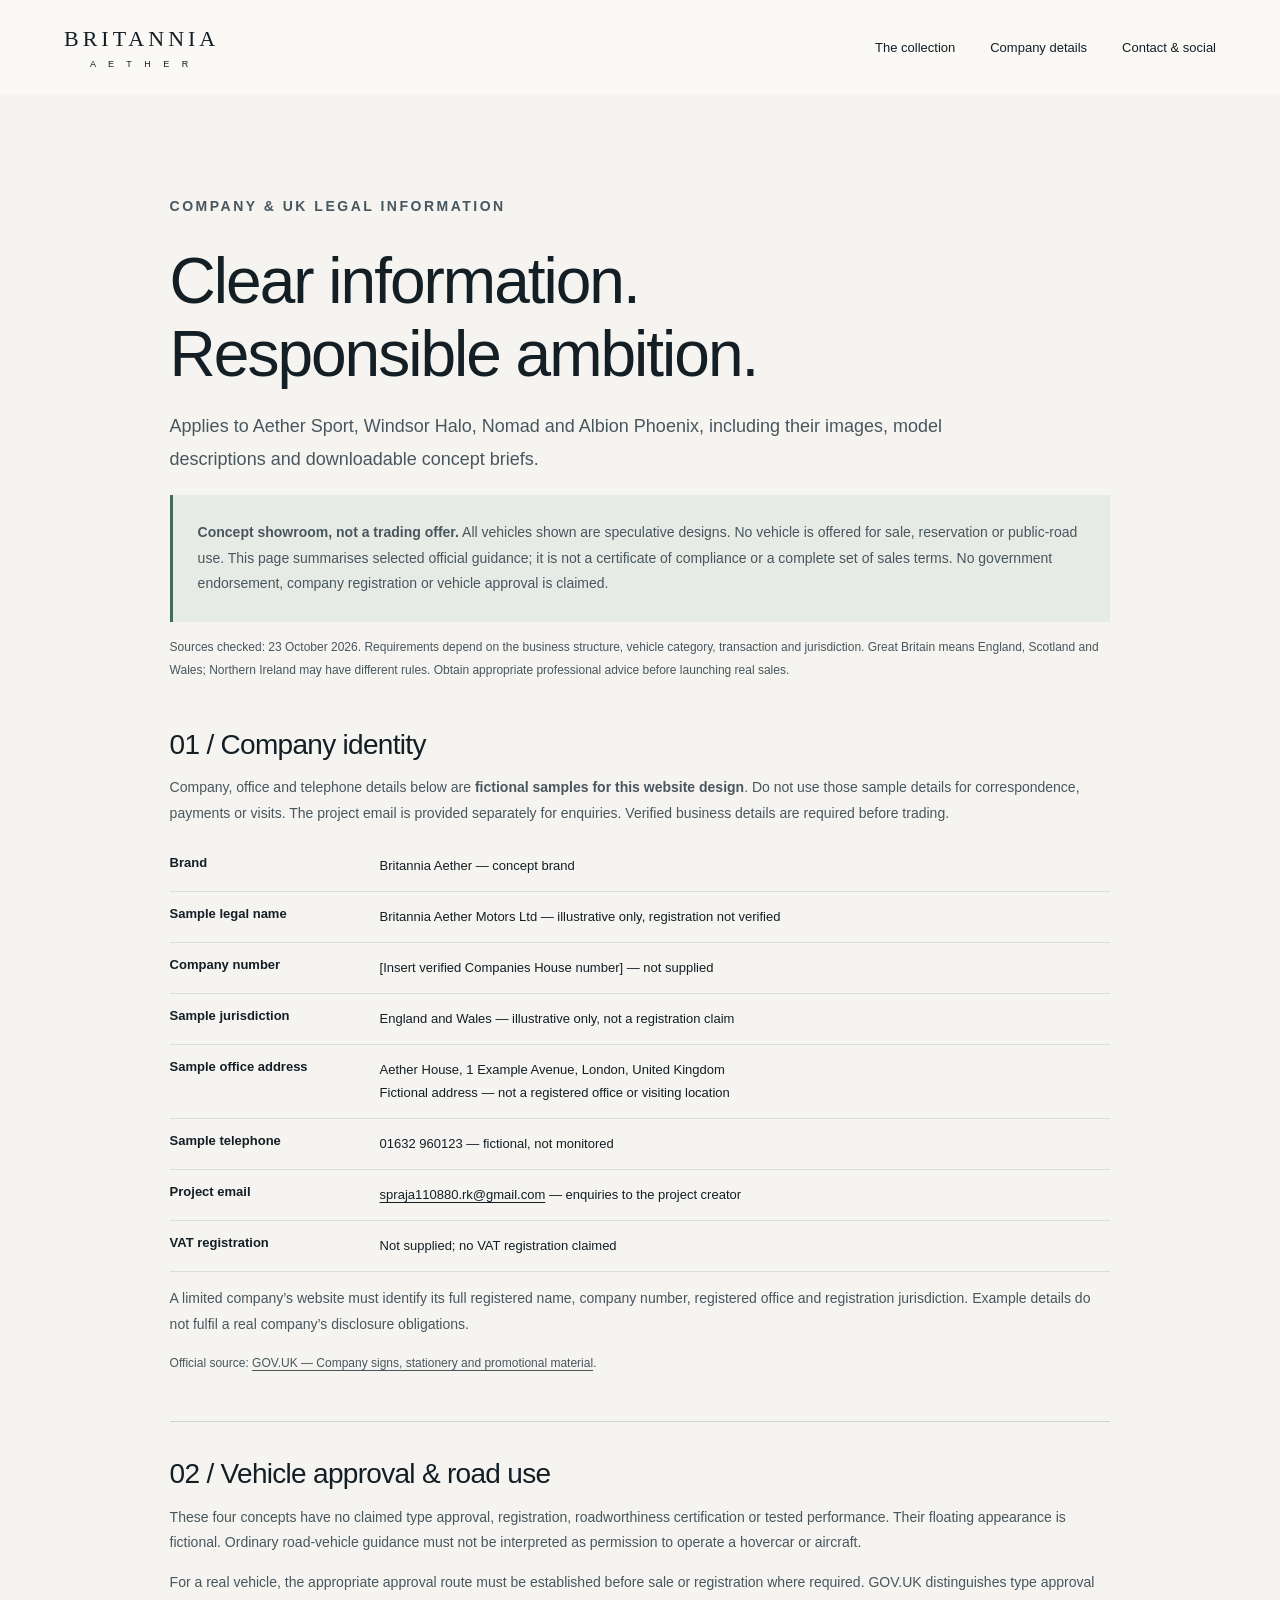
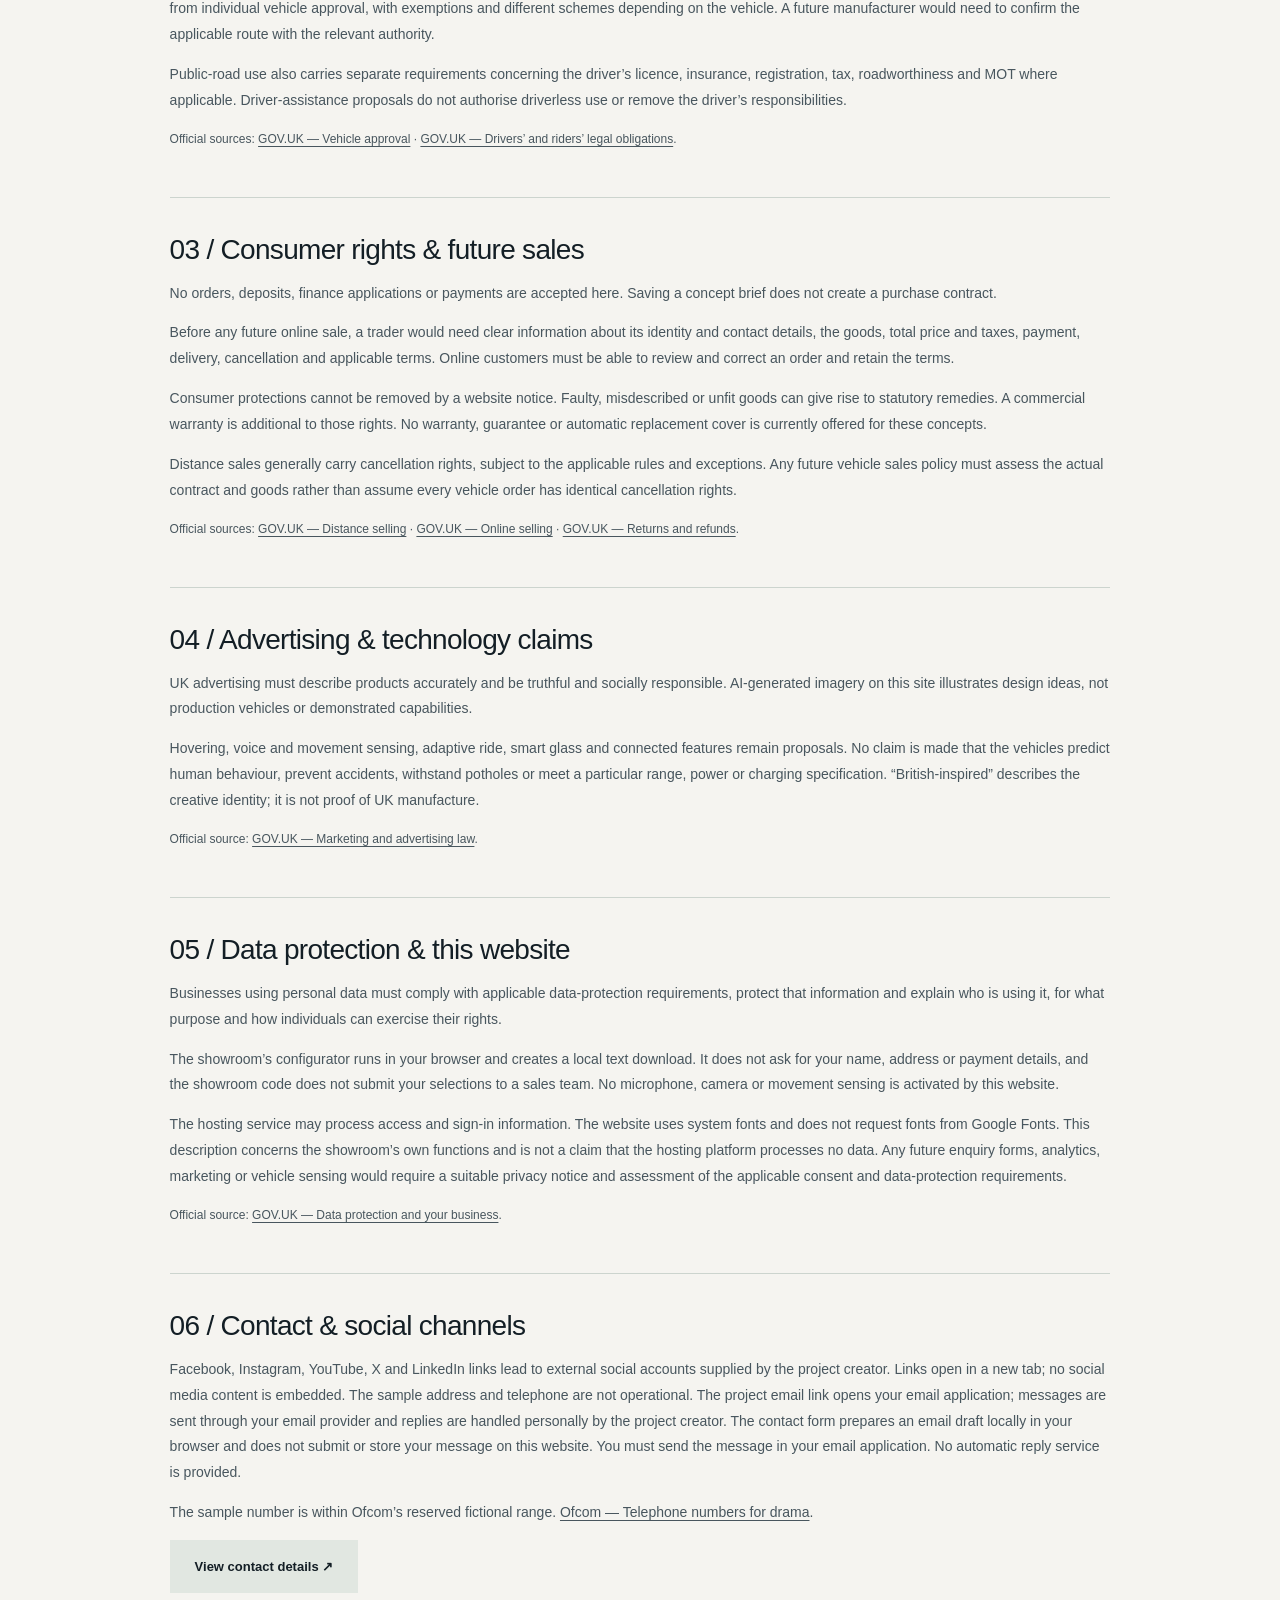
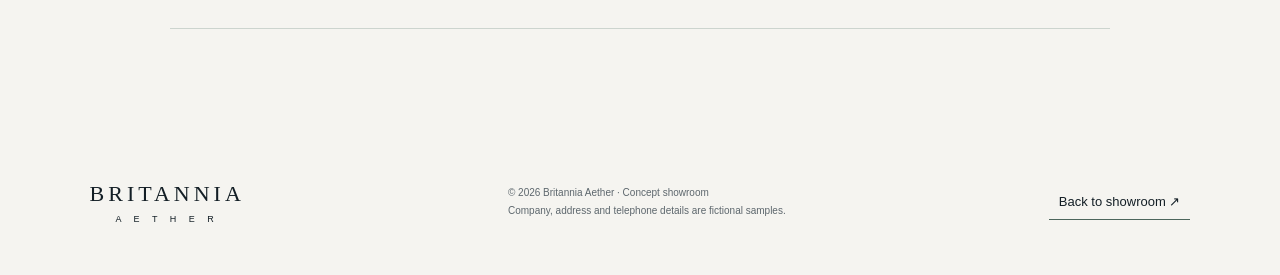
==== commit 0c0d7c1c: "Address portfolio requirements with accessibility fixes and evidenced software case study" ====
--- a/site/legal.html
+++ b/site/legal.html
@@ -1,8 +1,8 @@
-<!doctype html>
-<html lang="en-GB"><head><meta charset="UTF-8"><meta name="viewport" content="width=device-width, initial-scale=1"><title>Company & UK legal information | Britannia Aether</title><meta name="description" content="Britannia Aether concept status, sample company details and links to official UK business and vehicle guidance."><link rel="stylesheet" href="style.css"></head><body><a class="skip" href="#main">Skip to content</a><header><a class="brand" href="index.html">BRITANNIA <small>A E T H E R</small></a><nav aria-label="Main navigation"><a href="showroom.html#collection">The collection</a><a href="#company">Company details</a><a href="index.html#contact">Contact & social</a></nav></header><main id="main" class="legal-page section"><p class="eyebrow">COMPANY & UK LEGAL INFORMATION</p><h1>Clear information.<br>Responsible ambition.</h1><p class="legal-intro">Applies to Aether Sport, Windsor Halo, Nomad and Albion Phoenix, including their images, model descriptions and downloadable concept briefs.</p><p class="legal-notice"><strong>Concept showroom, not a trading offer.</strong> All vehicles shown are speculative designs. No vehicle is offered for sale, reservation or public-road use. This page summarises selected official guidance; it is not a certificate of compliance or a complete set of sales terms. No government endorsement, company registration or vehicle approval is claimed.</p><p class="review-date">Sources checked: 23 October 2026. Requirements depend on the business structure, vehicle category, transaction and jurisdiction. Great Britain means England, Scotland and Wales; Northern Ireland may have different rules. Obtain appropriate professional advice before launching real sales.</p>
-<section id="company"><h2>01 / Company identity</h2><p>Company, office and telephone details below are <strong>fictional samples for this website design</strong>. Do not use those sample details for correspondence, payments or visits. The project email is provided separately for enquiries. Verified business details are required before trading.</p><dl class="company-list"><div><dt>Brand</dt><dd>Britannia Aether — concept brand</dd></div><div><dt>Sample legal name</dt><dd>Britannia Aether Motors Ltd — illustrative only, registration not verified</dd></div><div><dt>Company number</dt><dd>[Insert verified Companies House number] — not supplied</dd></div><div><dt>Sample jurisdiction</dt><dd>England and Wales — illustrative only, not a registration claim</dd></div><div><dt>Sample office address</dt><dd>Aether House, 1 Example Avenue, London, United Kingdom<br>Fictional address — not a registered office or visiting location</dd></div><div><dt>Sample telephone</dt><dd>01632 960123 — fictional, not monitored</dd></div><div><dt>Project email</dt><dd><a href="mailto:spraja110880.rk@gmail.com">spraja110880.rk@gmail.com</a> — enquiries to the project creator</dd></div><div><dt>VAT registration</dt><dd>Not supplied; no VAT registration claimed</dd></div></dl><p>A limited company’s website must identify its full registered name, company number, registered office and registration jurisdiction. Example details do not fulfil a real company’s disclosure obligations.</p><p class="source-link">Official source: <a href="https://www.gov.uk/running-a-limited-company/signs-stationery-and-promotional-material">GOV.UK — Company signs, stationery and promotional material</a>.</p></section>
-<section id="vehicles"><h2>02 / Vehicle approval & road use</h2><p>These four concepts have no claimed type approval, registration, roadworthiness certification or tested performance. Their floating appearance is fictional. Ordinary road-vehicle guidance must not be interpreted as permission to operate a hovercar or aircraft.</p><p>For a real vehicle, the appropriate approval route must be established before sale or registration where required. GOV.UK distinguishes type approval from individual vehicle approval, with exemptions and different schemes depending on the vehicle. A future manufacturer would need to confirm the applicable route with the relevant authority.</p><p>Public-road use also carries separate requirements concerning the driver’s licence, insurance, registration, tax, roadworthiness and MOT where applicable. Driver-assistance proposals do not authorise driverless use or remove the driver’s responsibilities.</p><p class="source-link">Official sources: <a href="https://www.gov.uk/vehicle-approval">GOV.UK — Vehicle approval</a> · <a href="https://www.gov.uk/legal-obligations-drivers-riders">GOV.UK — Drivers’ and riders’ legal obligations</a>.</p></section>
-<section id="consumer"><h2>03 / Consumer rights & future sales</h2><p>No orders, deposits, finance applications or payments are accepted here. Saving a concept brief does not create a purchase contract.</p><p>Before any future online sale, a trader would need clear information about its identity and contact details, the goods, total price and taxes, payment, delivery, cancellation and applicable terms. Online customers must be able to review and correct an order and retain the terms.</p><p>Consumer protections cannot be removed by a website notice. Faulty, misdescribed or unfit goods can give rise to statutory remedies. A commercial warranty is additional to those rights. No warranty, guarantee or automatic replacement cover is currently offered for these concepts.</p><p>Distance sales generally carry cancellation rights, subject to the applicable rules and exceptions. Any future vehicle sales policy must assess the actual contract and goods rather than assume every vehicle order has identical cancellation rights.</p><p class="source-link">Official sources: <a href="https://www.gov.uk/online-and-distance-selling-for-businesses">GOV.UK — Distance selling</a> · <a href="https://www.gov.uk/online-and-distance-selling-for-businesses/online-selling">GOV.UK — Online selling</a> · <a href="https://www.gov.uk/accepting-returns-and-giving-refunds">GOV.UK — Returns and refunds</a>.</p></section>
-<section id="advertising"><h2>04 / Advertising & technology claims</h2><p>UK advertising must describe products accurately and be truthful and socially responsible. AI-generated imagery on this site illustrates design ideas, not production vehicles or demonstrated capabilities.</p><p>Hovering, voice and movement sensing, adaptive ride, smart glass and connected features remain proposals. No claim is made that the vehicles predict human behaviour, prevent accidents, withstand potholes or meet a particular range, power or charging specification. “British-inspired” describes the creative identity; it is not proof of UK manufacture.</p><p class="source-link">Official source: <a href="https://www.gov.uk/marketing-advertising-law">GOV.UK — Marketing and advertising law</a>.</p></section>
-<section id="privacy"><h2>05 / Data protection & this website</h2><p>Businesses using personal data must comply with applicable data-protection requirements, protect that information and explain who is using it, for what purpose and how individuals can exercise their rights.</p><p>The showroom’s configurator runs in your browser and creates a local text download. It does not ask for your name, address or payment details, and the showroom code does not submit your selections to a sales team. No microphone, camera or movement sensing is activated by this website.</p><p>The hosting service may process access and sign-in information. Fonts are requested from Google Fonts. This description concerns the showroom’s own functions and is not a claim that the hosting platform processes no data. Any future enquiry forms, analytics, marketing or vehicle sensing would require a suitable privacy notice and assessment of the applicable consent and data-protection requirements.</p><p class="source-link">Official source: <a href="https://www.gov.uk/data-protection-your-business">GOV.UK — Data protection and your business</a>.</p></section>
-<section><h2>06 / Contact & social channels</h2><p>Facebook, Instagram, YouTube and X links lead to external social accounts supplied by the project creator. Links open in a new tab; no social media content is embedded. The sample address and telephone are not operational. The project email link opens your email application; messages are sent through your email provider and replies are handled personally by the project creator. The contact form prepares an email draft locally in your browser and does not submit or store your message on this website. You must send the message in your email application. No automatic reply service is provided.</p><p>The sample number is within Ofcom’s reserved fictional range. <a href="https://www.ofcom.org.uk/phones-and-broadband/phone-numbers/numbers-for-drama">Ofcom — Telephone numbers for drama</a>.</p><a class="button" href="index.html#contact">View contact details ↗</a></section></main><footer><a class="brand" href="index.html">BRITANNIA <small>A E T H E R</small></a><p>© 2026 Britannia Aether · Concept showroom<br>Company, address and telephone details are fictional samples.</p><a class="text-link" href="index.html">Back to showroom ↗</a></footer></body></html>
+<!doctype html>
+<html lang="en-GB"><head><meta charset="UTF-8"><meta name="viewport" content="width=device-width, initial-scale=1"><title>Company & UK legal information | Britannia Aether</title><meta name="description" content="Britannia Aether concept status, sample company details and links to official UK business and vehicle guidance."><link rel="stylesheet" href="style.css"></head><body><a class="skip" href="#main">Skip to content</a><header><a class="brand" href="index.html">BRITANNIA <small>A E T H E R</small></a><nav aria-label="Main navigation"><a href="index.html#collection">The collection</a><a href="#company">Company details</a><a href="index.html#contact">Contact & social</a></nav></header><main id="main" class="legal-page section"><p class="eyebrow">COMPANY & UK LEGAL INFORMATION</p><h1>Clear information.<br>Responsible ambition.</h1><p class="legal-intro">Applies to Aether Sport, Windsor Halo, Nomad and Albion Phoenix, including their images, model descriptions and downloadable concept briefs.</p><p class="legal-notice"><strong>Concept showroom, not a trading offer.</strong> All vehicles shown are speculative designs. No vehicle is offered for sale, reservation or public-road use. This page summarises selected official guidance; it is not a certificate of compliance or a complete set of sales terms. No government endorsement, company registration or vehicle approval is claimed.</p><p class="review-date">Sources checked: 23 October 2026. Requirements depend on the business structure, vehicle category, transaction and jurisdiction. Great Britain means England, Scotland and Wales; Northern Ireland may have different rules. Obtain appropriate professional advice before launching real sales.</p>
+<section id="company"><h2>01 / Company identity</h2><p>Company, office and telephone details below are <strong>fictional samples for this website design</strong>. Do not use those sample details for correspondence, payments or visits. The project email is provided separately for enquiries. Verified business details are required before trading.</p><dl class="company-list"><div><dt>Brand</dt><dd>Britannia Aether — concept brand</dd></div><div><dt>Sample legal name</dt><dd>Britannia Aether Motors Ltd — illustrative only, registration not verified</dd></div><div><dt>Company number</dt><dd>[Insert verified Companies House number] — not supplied</dd></div><div><dt>Sample jurisdiction</dt><dd>England and Wales — illustrative only, not a registration claim</dd></div><div><dt>Sample office address</dt><dd>Aether House, 1 Example Avenue, London, United Kingdom<br>Fictional address — not a registered office or visiting location</dd></div><div><dt>Sample telephone</dt><dd>01632 960123 — fictional, not monitored</dd></div><div><dt>Project email</dt><dd><a href="mailto:spraja110880.rk@gmail.com">spraja110880.rk@gmail.com</a> — enquiries to the project creator</dd></div><div><dt>VAT registration</dt><dd>Not supplied; no VAT registration claimed</dd></div></dl><p>A limited company’s website must identify its full registered name, company number, registered office and registration jurisdiction. Example details do not fulfil a real company’s disclosure obligations.</p><p class="source-link">Official source: <a href="https://www.gov.uk/running-a-limited-company/signs-stationery-and-promotional-material">GOV.UK — Company signs, stationery and promotional material</a>.</p></section>
+<section id="vehicles"><h2>02 / Vehicle approval & road use</h2><p>These four concepts have no claimed type approval, registration, roadworthiness certification or tested performance. Their floating appearance is fictional. Ordinary road-vehicle guidance must not be interpreted as permission to operate a hovercar or aircraft.</p><p>For a real vehicle, the appropriate approval route must be established before sale or registration where required. GOV.UK distinguishes type approval from individual vehicle approval, with exemptions and different schemes depending on the vehicle. A future manufacturer would need to confirm the applicable route with the relevant authority.</p><p>Public-road use also carries separate requirements concerning the driver’s licence, insurance, registration, tax, roadworthiness and MOT where applicable. Driver-assistance proposals do not authorise driverless use or remove the driver’s responsibilities.</p><p class="source-link">Official sources: <a href="https://www.gov.uk/vehicle-approval">GOV.UK — Vehicle approval</a> · <a href="https://www.gov.uk/legal-obligations-drivers-riders">GOV.UK — Drivers’ and riders’ legal obligations</a>.</p></section>
+<section id="consumer"><h2>03 / Consumer rights & future sales</h2><p>No orders, deposits, finance applications or payments are accepted here. Saving a concept brief does not create a purchase contract.</p><p>Before any future online sale, a trader would need clear information about its identity and contact details, the goods, total price and taxes, payment, delivery, cancellation and applicable terms. Online customers must be able to review and correct an order and retain the terms.</p><p>Consumer protections cannot be removed by a website notice. Faulty, misdescribed or unfit goods can give rise to statutory remedies. A commercial warranty is additional to those rights. No warranty, guarantee or automatic replacement cover is currently offered for these concepts.</p><p>Distance sales generally carry cancellation rights, subject to the applicable rules and exceptions. Any future vehicle sales policy must assess the actual contract and goods rather than assume every vehicle order has identical cancellation rights.</p><p class="source-link">Official sources: <a href="https://www.gov.uk/online-and-distance-selling-for-businesses">GOV.UK — Distance selling</a> · <a href="https://www.gov.uk/online-and-distance-selling-for-businesses/online-selling">GOV.UK — Online selling</a> · <a href="https://www.gov.uk/accepting-returns-and-giving-refunds">GOV.UK — Returns and refunds</a>.</p></section>
+<section id="advertising"><h2>04 / Advertising & technology claims</h2><p>UK advertising must describe products accurately and be truthful and socially responsible. AI-generated imagery on this site illustrates design ideas, not production vehicles or demonstrated capabilities.</p><p>Hovering, voice and movement sensing, adaptive ride, smart glass and connected features remain proposals. No claim is made that the vehicles predict human behaviour, prevent accidents, withstand potholes or meet a particular range, power or charging specification. “British-inspired” describes the creative identity; it is not proof of UK manufacture.</p><p class="source-link">Official source: <a href="https://www.gov.uk/marketing-advertising-law">GOV.UK — Marketing and advertising law</a>.</p></section>
+<section id="privacy"><h2>05 / Data protection & this website</h2><p>Businesses using personal data must comply with applicable data-protection requirements, protect that information and explain who is using it, for what purpose and how individuals can exercise their rights.</p><p>The showroom’s configurator runs in your browser and creates a local text download. It does not ask for your name, address or payment details, and the showroom code does not submit your selections to a sales team. No microphone, camera or movement sensing is activated by this website.</p><p>The hosting service may process access and sign-in information. The website uses system fonts and does not request fonts from Google Fonts. This description concerns the showroom’s own functions and is not a claim that the hosting platform processes no data. Any future enquiry forms, analytics, marketing or vehicle sensing would require a suitable privacy notice and assessment of the applicable consent and data-protection requirements.</p><p class="source-link">Official source: <a href="https://www.gov.uk/data-protection-your-business">GOV.UK — Data protection and your business</a>.</p></section>
+<section><h2>06 / Contact & social channels</h2><p>Facebook, Instagram, YouTube, X and LinkedIn links lead to external social accounts supplied by the project creator. Links open in a new tab; no social media content is embedded. The sample address and telephone are not operational. The project email link opens your email application; messages are sent through your email provider and replies are handled personally by the project creator. The contact form prepares an email draft locally in your browser and does not submit or store your message on this website. You must send the message in your email application. No automatic reply service is provided.</p><p>The sample number is within Ofcom’s reserved fictional range. <a href="https://www.ofcom.org.uk/phones-and-broadband/phone-numbers/numbers-for-drama">Ofcom — Telephone numbers for drama</a>.</p><a class="button" href="index.html#contact">View contact details ↗</a></section></main><footer><a class="brand" href="index.html">BRITANNIA <small>A E T H E R</small></a><p>© 2026 Britannia Aether · Concept showroom<br>Company, address and telephone details are fictional samples.</p><a class="text-link" href="index.html">Back to showroom ↗</a></footer></body></html>
--- a/site/style.css
+++ b/site/style.css
@@ -1,9 +1,12 @@
-:root{--ink:#131e25;--paper:#f5f4f0;--muted:#5d676d;--accent:#bedbd6}*{box-sizing:border-box}html{scroll-behavior:smooth;scroll-padding-top:95px}body{margin:0;background:var(--paper);color:var(--ink);font:15px 'Segoe UI',Arial,sans-serif}button,input,select{font:inherit}button,a,summary{ -webkit-tap-highlight-color:transparent}a{color:inherit;text-decoration:none}button{cursor:pointer}button:focus-visible,a:focus-visible,summary:focus-visible,select:focus-visible,input:focus-visible,[tabindex]:focus-visible{outline:3px solid #247c91;outline-offset:5px}header{height:94px;background:#faf9f6;display:flex;align-items:center;justify-content:space-between;padding:0 5%;gap:25px}.brand{font:22px Georgia,serif;letter-spacing:4px;display:block;text-align:center;white-space:nowrap}.brand small{display:block;font:9px Arial,sans-serif;letter-spacing:5px;margin-top:7px}.crown{font-size:25px;margin-right:8px}nav{display:flex;align-items:center;gap:35px;font-size:13px}nav a:hover,.text-link:hover{text-decoration:underline}.nav-cta{border:1px solid #abb0af;padding:14px 20px}.hero{position:relative;min-height:680px;height:calc(100vh - 94px);max-height:920px;color:#fff;overflow:hidden}.hero>img{position:absolute;width:100%;height:100%;object-fit:cover;object-position:70% 55%}.hero-shade{position:absolute;inset:0;background:linear-gradient(90deg,rgba(6,15,27,.94),rgba(6,15,27,.55) 38%,transparent 70%),linear-gradient(0deg,#071221a6,transparent 40%)}.hero-copy{position:relative;max-width:650px;padding:90px 0 100px 7%}.eyebrow{font-size:10px;letter-spacing:2.5px;font-weight:700;margin:0 0 25px}h1,h2,h3{font-family:'Segoe UI',Arial,sans-serif;font-weight:500;letter-spacing:-2px;margin:0}h1{font-size:clamp(60px,6.8vw,102px);line-height:1.04}.hero-copy>p:not(.eyebrow){font-size:15px;line-height:1.8;color:#e0e5ec;margin:26px 0 34px}.button{display:inline-flex;justify-content:space-between;gap:45px;align-items:center;background:var(--paper);color:var(--ink);padding:19px 25px;border:0;font-weight:600;font-size:13px}.button:hover{background:var(--accent)}.hero-bottom{position:absolute;bottom:30px;left:7%;right:5%;display:flex;justify-content:space-between;align-items:center;font-size:9px;letter-spacing:2px}.hero-bottom>a{font-size:28px}.disclosure{padding:17px 7%;text-align:center;background:#e7e9e5;color:#465259;font-size:11px;line-height:1.6}.section{padding:100px 7%}.section-heading{display:flex;justify-content:space-between;align-items:end;gap:35px;margin-bottom:40px}h2{font-size:clamp(32px,3.3vw,50px);line-height:1.2}.section-heading>p{font-size:13px;color:var(--muted);line-height:1.8;max-width:330px}.filters{display:flex;gap:10px;flex-wrap:wrap;margin:35px 0}.filters button{border:1px solid #c6c9c5;background:transparent;padding:10px 22px;border-radius:25px;font-size:12px}.filters .active{background:var(--ink);color:white;border-color:var(--ink)}.cars{display:grid;grid-template-columns:1fr 1fr;gap:42px 24px}.car-image{overflow:hidden;position:relative;aspect-ratio:1.78;background:#17232b}.car-image img{width:100%;height:100%;object-fit:cover;transition:transform .5s}.car:hover img{transform:scale(1.035)}.car-tag{position:absolute;bottom:15px;left:18px;font-size:9px;letter-spacing:2px;color:white;background:#101c24c9;padding:7px 10px}.car-line{display:flex;justify-content:space-between;align-items:center;margin-top:21px}.car h3{font-size:26px;letter-spacing:-1px}.car p{color:var(--muted);font-size:13px;line-height:1.7;margin:10px 0}.round{border:1px solid #b8c1c0;border-radius:50%;background:transparent;width:42px;height:42px;font-size:23px}.round:hover{background:var(--accent)}.intelligence{display:grid;grid-template-columns:1fr 1fr;background:#101e26;color:#f5f4f0}.tech-copy{padding:85px 12% 75px 14%}.intro{color:#b4c2c8;font-size:14px;line-height:1.8;margin:25px 0}.tech-tabs{display:flex;flex-direction:column;margin:30px 0 24px}.tech-tabs button{text-align:left;color:#abb9bf;background:transparent;border:0;border-bottom:1px solid #45525a;padding:16px 0;font-size:14px}.tech-tabs .active{color:#fff;border-bottom-color:#b6e7e1}.tech-tabs .active:after{content:' ↗';float:right;color:#b6e7e1}#tech-content{min-height:140px;color:#b9c7cc;font-size:13px;line-height:1.8}#tech-content h3{color:white;font-size:19px;letter-spacing:-.3px}#tech-content small{color:#95c5bf}.tech-image{position:relative;min-height:620px}.tech-image img{width:100%;height:100%;object-fit:cover;object-position:65%}.tech-image>span{position:absolute;bottom:30px;left:25px;font-size:9px;letter-spacing:2px;background:#101e26bb;padding:10px}.table-wrap{overflow:auto}table{border-collapse:collapse;width:100%;min-width:760px;text-align:left;font-size:13px}th,td{padding:22px 17px;border-bottom:1px solid #d4d7d4}thead{background:#e6e9e5}tbody th{font-weight:500;color:var(--muted)}td{line-height:1.6}.atelier{display:grid;grid-template-columns:1.1fr 1fr;background:#e7ebe6}.config-visual{position:relative;min-height:650px}.config-visual img{width:100%;height:100%;object-fit:cover;object-position:65%}.image-label{position:absolute;left:25px;bottom:25px;background:#10202bc9;padding:10px;color:white;font-size:9px;letter-spacing:2px}.config-panel{padding:65px 12%}.config-panel>p:not(.eyebrow){color:var(--muted);line-height:1.7;font-size:13px}.config-panel form>label{display:block;font-size:12px;margin:25px 0 10px}select{width:100%;padding:15px;border:1px solid #a1aca5;color:var(--ink);background:transparent}fieldset{border:0;padding:0;margin:25px 0}legend{font-size:12px;margin-bottom:12px}.radio{display:flex;align-items:center;gap:9px;padding:11px 0;font-size:13px}.radio span{margin-left:auto;color:var(--muted);font-size:11px}.radio input{accent-color:#173b45}.summary{font-size:13px;line-height:1.7;padding:18px 0;border-top:1px solid #bcc6bd}.config-panel .button{width:100%;background:#152630;color:white}.config-panel .button:hover{background:#2d505d}.config-panel small{font-size:10px;line-height:1.7;display:block;color:#53615a}#save-status{font-size:12px}.ownership{max-width:1150px;margin:auto}.questions{margin-top:35px}details{border-bottom:1px solid #c4cbc7;padding:23px 0}summary{cursor:pointer;font-size:15px;list-style:none;display:flex;justify-content:space-between;gap:15px}summary:after{content:'+';font-size:22px}details[open] summary:after{content:'−'}details p{color:var(--muted);line-height:1.8;font-size:13px;max-width:750px}.closing{text-align:center;background:#dae2dd;padding:80px 20px}.closing h2{margin-bottom:30px}.text-link{border-bottom:1px solid #4d665c;padding:10px;font-size:13px}footer{padding:45px 7%;display:flex;justify-content:space-between;align-items:center;gap:25px}footer p,footer>span{font-size:10px;line-height:1.8;color:var(--muted)}.skip{position:absolute;left:10px;top:-100px;z-index:10;background:white;padding:15px}.skip:focus{top:10px}.sr-only{position:absolute;width:1px;height:1px;overflow:hidden;clip:rect(0,0,0,0)}dialog{border:0;padding:0;max-width:780px;width:90%;background:var(--paper);color:var(--ink)}dialog::backdrop{background:#06131bca}#close-dialog{position:absolute;right:15px;top:15px;border:0;border-radius:50%;width:40px;height:40px;background:#fff;font-size:25px}#model-details img{width:100%;display:block}#model-details .detail-copy{padding:30px}#model-details h2{font-size:32px}#model-details p{line-height:1.8;color:var(--muted)}[hidden]{display:none!important}@media(max-width:900px){header{padding:18px 5%;height:auto;flex-wrap:wrap}nav{gap:18px;font-size:11px}.nav-cta{padding:10px}.hero{height:700px;min-height:0}.hero-copy{padding-top:80px}.hero-bottom span:nth-child(2){display:none}.section{padding:65px 6%}.intelligence,.atelier{grid-template-columns:1fr}.tech-copy{padding:60px 7%}.tech-image{height:400px;min-height:0}.config-visual{height:420px;min-height:0}.config-panel{padding:50px 8%}footer{flex-wrap:wrap}}@media(max-width:580px){header{justify-content:center}.brand{font-size:19px}nav{gap:15px;flex-wrap:wrap;justify-content:center}.nav-cta{border:0;padding:0}.hero{height:640px}.hero>img{object-position:66%}.hero-shade{background:linear-gradient(90deg,#071324dc,#07132455),linear-gradient(0deg,#071324aa,transparent)}.hero-copy{padding:65px 7%}h1{font-size:62px}.hero-copy>p:not(.eyebrow){font-size:13px}.eyebrow{font-size:9px}.section-heading{display:block}.section-heading>p{margin-top:20px}.cars{grid-template-columns:1fr}.filters{gap:7px}.filters button{padding:9px 13px;font-size:11px}.car h3{font-size:25px}.config-visual{height:280px}.radio span{font-size:10px}.tech-image{height:300px}footer{display:block}footer .brand{text-align:left}footer p{margin:25px 0}.hero-bottom{font-size:8px}h2{letter-spacing:-1px}}@media(prefers-reduced-motion:reduce){html{scroll-behavior:auto}*{transition:none!important}}
-
-.company-contact{background:#e7ebe6}.contact-grid{display:grid;grid-template-columns:1fr 1fr 1fr;gap:35px}.contact-grid h3{font-size:20px;letter-spacing:-.5px}.contact-grid p{font-size:14px;line-height:1.9;overflow-wrap:anywhere}.contact-grid small{font-size:11px;color:#56635c;line-height:1.7}.social-links{display:flex;flex-wrap:wrap;gap:9px;list-style:none;padding:0;margin:20px 0}.social-links a{display:block;border:1px solid #9eafa4;padding:10px 14px;font-size:12px}.company-strip{border-top:1px solid #b7c3ba;margin-top:35px;padding-top:25px;display:flex;align-items:center;justify-content:space-between;gap:30px}.company-strip p{font-size:11px;line-height:1.8;max-width:700px}.model-legal{font-size:11px!important}.model-legal a,.legal-page a,footer p a,footer>span a{text-decoration:underline;text-underline-offset:3px}.legal-page{max-width:1120px;margin:auto}.legal-page h1{font-size:clamp(38px,5vw,64px);line-height:1.15}.legal-intro{font-size:18px!important;max-width:850px}.legal-page p{line-height:1.85;font-size:14px;color:#48565e}.legal-notice{padding:25px;border-left:3px solid #44695d;background:#e7ebe6}.review-date{font-size:12px!important}.legal-page section{padding:35px 0;border-bottom:1px solid #ccd4ce;scroll-margin-top:25px}.legal-page h2{font-size:28px;letter-spacing:-.7px}.source-link{font-size:12px!important}.company-list{font-size:13px}.company-list>div{display:grid;grid-template-columns:190px 1fr;padding:14px 0;border-bottom:1px solid #d8dfda;gap:20px}.company-list dt{font-weight:600}.company-list dd{margin:0;line-height:1.7;overflow-wrap:anywhere}.legal-page .button{text-decoration:none;background:#e1e7e1}@media(max-width:800px){.contact-grid{grid-template-columns:1fr}.company-strip{display:block}.company-strip .text-link{display:inline-block;margin-top:12px}nav{gap:16px}.company-list>div{grid-template-columns:1fr;gap:7px}}
-
-.social-links a:hover{background:#d3ded5}.social-links a:focus-visible{outline:2px solid #244d3f;outline-offset:3px}
-
-.company-contact a[href^="mailto:"]{text-decoration:underline;text-underline-offset:3px;overflow-wrap:anywhere}
-
-.contact-form-panel{margin-top:45px;padding-top:30px;border-top:1px solid #b7c3ba;max-width:760px}.contact-form-panel h3{font-size:27px}.contact-form-panel p{line-height:1.8}.contact-form-panel form{display:grid;gap:12px;margin:25px 0}.contact-form-panel label{font-weight:600;margin-top:8px}.contact-form-panel input,.contact-form-panel textarea{width:100%;min-width:0;padding:16px;border:1px solid #8d9c93;background:#faf9f6;color:var(--ink);font:inherit;border-radius:0}.contact-form-panel textarea{resize:vertical}.contact-form-panel textarea:focus-visible{outline:3px solid #247c91;outline-offset:3px}.contact-form-panel button{justify-self:start;border:0;background:var(--ink);color:white}.contact-form-panel .contact-note{font-size:12px}.contact-form-panel .contact-note a{text-decoration:underline}.contact-form-panel #contact-draft{display:inline-block}.contact-form-panel #contact-status{font-weight:500}
+:root{--ink:#131e25;--paper:#f5f4f0;--muted:#5d676d;--accent:#bedbd6}*{box-sizing:border-box}html{scroll-behavior:smooth;scroll-padding-top:95px}body{margin:0;background:var(--paper);color:var(--ink);font:15px 'Segoe UI',Arial,sans-serif}button,input,select{font:inherit}button,a,summary{ -webkit-tap-highlight-color:transparent}a{color:inherit;text-decoration:none}button{cursor:pointer}button:focus-visible,a:focus-visible,summary:focus-visible,select:focus-visible,input:focus-visible,[tabindex]:focus-visible{outline:3px solid #247c91;outline-offset:5px}header{height:94px;background:#faf9f6;display:flex;align-items:center;justify-content:space-between;padding:0 5%;gap:25px}.brand{font:22px Georgia,serif;letter-spacing:4px;display:block;text-align:center;white-space:nowrap}.brand small{display:block;font:9px Arial,sans-serif;letter-spacing:5px;margin-top:7px}.crown{font-size:25px;margin-right:8px}nav{display:flex;align-items:center;gap:35px;font-size:13px}nav a:hover,.text-link:hover{text-decoration:underline}.nav-cta{border:1px solid #abb0af;padding:14px 20px}.hero{position:relative;min-height:680px;height:calc(100vh - 94px);max-height:920px;color:#fff;overflow:hidden}.hero>img{position:absolute;width:100%;height:100%;object-fit:cover;object-position:70% 55%}.hero-shade{position:absolute;inset:0;background:linear-gradient(90deg,rgba(6,15,27,.94),rgba(6,15,27,.55) 38%,transparent 70%),linear-gradient(0deg,#071221a6,transparent 40%)}.hero-copy{position:relative;max-width:650px;padding:90px 0 100px 7%}.eyebrow{font-size:10px;letter-spacing:2.5px;font-weight:700;margin:0 0 25px}h1,h2,h3{font-family:'Segoe UI',Arial,sans-serif;font-weight:500;letter-spacing:-2px;margin:0}h1{font-size:clamp(60px,6.8vw,102px);line-height:1.04}.hero-copy>p:not(.eyebrow){font-size:15px;line-height:1.8;color:#e0e5ec;margin:26px 0 34px}.button{display:inline-flex;justify-content:space-between;gap:45px;align-items:center;background:var(--paper);color:var(--ink);padding:19px 25px;border:0;font-weight:600;font-size:13px}.button:hover{background:var(--accent)}.hero-bottom{position:absolute;bottom:30px;left:7%;right:5%;display:flex;justify-content:space-between;align-items:center;font-size:9px;letter-spacing:2px}.hero-bottom>a{font-size:28px}.disclosure{padding:17px 7%;text-align:center;background:#e7e9e5;color:#465259;font-size:11px;line-height:1.6}.section{padding:100px 7%}.section-heading{display:flex;justify-content:space-between;align-items:end;gap:35px;margin-bottom:40px}h2{font-size:clamp(32px,3.3vw,50px);line-height:1.2}.section-heading>p{font-size:13px;color:var(--muted);line-height:1.8;max-width:330px}.filters{display:flex;gap:10px;flex-wrap:wrap;margin:35px 0}.filters button{border:1px solid #c6c9c5;background:transparent;padding:10px 22px;border-radius:25px;font-size:12px}.filters .active{background:var(--ink);color:white;border-color:var(--ink)}.cars{display:grid;grid-template-columns:1fr 1fr;gap:42px 24px}.car-image{overflow:hidden;position:relative;aspect-ratio:1.78;background:#17232b}.car-image img{width:100%;height:100%;object-fit:cover;transition:transform .5s}.car:hover img{transform:scale(1.035)}.car-tag{position:absolute;bottom:15px;left:18px;font-size:9px;letter-spacing:2px;color:white;background:#101c24c9;padding:7px 10px}.car-line{display:flex;justify-content:space-between;align-items:center;margin-top:21px}.car h3{font-size:26px;letter-spacing:-1px}.car p{color:var(--muted);font-size:13px;line-height:1.7;margin:10px 0}.round{border:1px solid #b8c1c0;border-radius:50%;background:transparent;width:42px;height:42px;font-size:23px}.round:hover{background:var(--accent)}.intelligence{display:grid;grid-template-columns:1fr 1fr;background:#101e26;color:#f5f4f0}.tech-copy{padding:85px 12% 75px 14%}.intro{color:#b4c2c8;font-size:14px;line-height:1.8;margin:25px 0}.tech-tabs{display:flex;flex-direction:column;margin:30px 0 24px}.tech-tabs button{text-align:left;color:#abb9bf;background:transparent;border:0;border-bottom:1px solid #45525a;padding:16px 0;font-size:14px}.tech-tabs .active{color:#fff;border-bottom-color:#b6e7e1}.tech-tabs .active:after{content:' ↗';float:right;color:#b6e7e1}#tech-content{min-height:140px;color:#b9c7cc;font-size:13px;line-height:1.8}#tech-content h3{color:white;font-size:19px;letter-spacing:-.3px}#tech-content small{color:#95c5bf}.tech-image{position:relative;min-height:620px}.tech-image img{width:100%;height:100%;object-fit:cover;object-position:65%}.tech-image>span{position:absolute;bottom:30px;left:25px;font-size:9px;letter-spacing:2px;background:#101e26bb;padding:10px}.table-wrap{overflow:auto}table{border-collapse:collapse;width:100%;min-width:760px;text-align:left;font-size:13px}th,td{padding:22px 17px;border-bottom:1px solid #d4d7d4}thead{background:#e6e9e5}tbody th{font-weight:500;color:var(--muted)}td{line-height:1.6}.atelier{display:grid;grid-template-columns:1.1fr 1fr;background:#e7ebe6}.config-visual{position:relative;min-height:650px}.config-visual img{width:100%;height:100%;object-fit:cover;object-position:65%}.image-label{position:absolute;left:25px;bottom:25px;background:#10202bc9;padding:10px;color:white;font-size:9px;letter-spacing:2px}.config-panel{padding:65px 12%}.config-panel>p:not(.eyebrow){color:var(--muted);line-height:1.7;font-size:13px}.config-panel form>label{display:block;font-size:12px;margin:25px 0 10px}select{width:100%;padding:15px;border:1px solid #a1aca5;color:var(--ink);background:transparent}fieldset{border:0;padding:0;margin:25px 0}legend{font-size:12px;margin-bottom:12px}.radio{display:flex;align-items:center;gap:9px;padding:11px 0;font-size:13px}.radio span{margin-left:auto;color:var(--muted);font-size:11px}.radio input{accent-color:#173b45}.summary{font-size:13px;line-height:1.7;padding:18px 0;border-top:1px solid #bcc6bd}.config-panel .button{width:100%;background:#152630;color:white}.config-panel .button:hover{background:#2d505d}.config-panel small{font-size:10px;line-height:1.7;display:block;color:#53615a}#save-status{font-size:12px}.ownership{max-width:1150px;margin:auto}.questions{margin-top:35px}details{border-bottom:1px solid #c4cbc7;padding:23px 0}summary{cursor:pointer;font-size:15px;list-style:none;display:flex;justify-content:space-between;gap:15px}summary:after{content:'+';font-size:22px}details[open] summary:after{content:'−'}details p{color:var(--muted);line-height:1.8;font-size:13px;max-width:750px}.closing{text-align:center;background:#dae2dd;padding:80px 20px}.closing h2{margin-bottom:30px}.text-link{border-bottom:1px solid #4d665c;padding:10px;font-size:13px}footer{padding:45px 7%;display:flex;justify-content:space-between;align-items:center;gap:25px}footer p,footer>span{font-size:10px;line-height:1.8;color:var(--muted)}.skip{position:absolute;left:10px;top:-100px;z-index:10;background:white;padding:15px}.skip:focus{top:10px}.sr-only{position:absolute;width:1px;height:1px;overflow:hidden;clip:rect(0,0,0,0)}dialog{border:0;padding:0;max-width:780px;width:90%;background:var(--paper);color:var(--ink)}dialog::backdrop{background:#06131bca}#close-dialog{position:absolute;right:15px;top:15px;border:0;border-radius:50%;width:40px;height:40px;background:#fff;font-size:25px}#model-details img{width:100%;display:block}#model-details .detail-copy{padding:30px}#model-details h2{font-size:32px}#model-details p{line-height:1.8;color:var(--muted)}[hidden]{display:none!important}@media(max-width:900px){header{padding:18px 5%;height:auto;flex-wrap:wrap}nav{gap:18px;font-size:11px}.nav-cta{padding:10px}.hero{height:700px;min-height:0}.hero-copy{padding-top:80px}.hero-bottom span:nth-child(2){display:none}.section{padding:65px 6%}.intelligence,.atelier{grid-template-columns:1fr}.tech-copy{padding:60px 7%}.tech-image{height:400px;min-height:0}.config-visual{height:420px;min-height:0}.config-panel{padding:50px 8%}footer{flex-wrap:wrap}}@media(max-width:580px){header{justify-content:center}.brand{font-size:19px}nav{gap:15px;flex-wrap:wrap;justify-content:center}.nav-cta{border:0;padding:0}.hero{height:640px}.hero>img{object-position:66%}.hero-shade{background:linear-gradient(90deg,#071324dc,#07132455),linear-gradient(0deg,#071324aa,transparent)}.hero-copy{padding:65px 7%}h1{font-size:62px}.hero-copy>p:not(.eyebrow){font-size:13px}.eyebrow{font-size:9px}.section-heading{display:block}.section-heading>p{margin-top:20px}.cars{grid-template-columns:1fr}.filters{gap:7px}.filters button{padding:9px 13px;font-size:11px}.car h3{font-size:25px}.config-visual{height:280px}.radio span{font-size:10px}.tech-image{height:300px}footer{display:block}footer .brand{text-align:left}footer p{margin:25px 0}.hero-bottom{font-size:8px}h2{letter-spacing:-1px}}@media(prefers-reduced-motion:reduce){html{scroll-behavior:auto}*{transition:none!important}}
+
+.company-contact{background:#e7ebe6}.contact-grid{display:grid;grid-template-columns:1fr 1fr 1fr;gap:35px}.contact-grid h3{font-size:20px;letter-spacing:-.5px}.contact-grid p{font-size:14px;line-height:1.9;overflow-wrap:anywhere}.contact-grid small{font-size:11px;color:#56635c;line-height:1.7}.social-links{display:flex;flex-wrap:wrap;gap:9px;list-style:none;padding:0;margin:20px 0}.social-links a{display:block;border:1px solid #9eafa4;padding:10px 14px;font-size:12px}.company-strip{border-top:1px solid #b7c3ba;margin-top:35px;padding-top:25px;display:flex;align-items:center;justify-content:space-between;gap:30px}.company-strip p{font-size:11px;line-height:1.8;max-width:700px}.model-legal{font-size:11px!important}.model-legal a,.legal-page a,footer p a,footer>span a{text-decoration:underline;text-underline-offset:3px}.legal-page{max-width:1120px;margin:auto}.legal-page h1{font-size:clamp(38px,5vw,64px);line-height:1.15}.legal-intro{font-size:18px!important;max-width:850px}.legal-page p{line-height:1.85;font-size:14px;color:#48565e}.legal-notice{padding:25px;border-left:3px solid #44695d;background:#e7ebe6}.review-date{font-size:12px!important}.legal-page section{padding:35px 0;border-bottom:1px solid #ccd4ce;scroll-margin-top:25px}.legal-page h2{font-size:28px;letter-spacing:-.7px}.source-link{font-size:12px!important}.company-list{font-size:13px}.company-list>div{display:grid;grid-template-columns:190px 1fr;padding:14px 0;border-bottom:1px solid #d8dfda;gap:20px}.company-list dt{font-weight:600}.company-list dd{margin:0;line-height:1.7;overflow-wrap:anywhere}.legal-page .button{text-decoration:none;background:#e1e7e1}@media(max-width:800px){.contact-grid{grid-template-columns:1fr}.company-strip{display:block}.company-strip .text-link{display:inline-block;margin-top:12px}nav{gap:16px}.company-list>div{grid-template-columns:1fr;gap:7px}}
+
+.social-links a:hover{background:#d3ded5}.social-links a:focus-visible{outline:2px solid #244d3f;outline-offset:3px}
+
+.company-contact a[href^="mailto:"]{text-decoration:underline;text-underline-offset:3px;overflow-wrap:anywhere}
+
+.contact-form-panel{margin-top:45px;padding-top:30px;border-top:1px solid #b7c3ba;max-width:760px}.contact-form-panel h3{font-size:27px}.contact-form-panel p{line-height:1.8}.contact-form-panel form{display:grid;gap:12px;margin:25px 0}.contact-form-panel label{font-weight:600;margin-top:8px}.contact-form-panel input,.contact-form-panel textarea{width:100%;min-width:0;padding:16px;border:1px solid #8d9c93;background:#faf9f6;color:var(--ink);font:inherit;border-radius:0}.contact-form-panel textarea{resize:vertical}.contact-form-panel textarea:focus-visible{outline:3px solid #247c91;outline-offset:3px}.contact-form-panel button{justify-self:start;border:0;background:var(--ink);color:white}.contact-form-panel .contact-note{font-size:12px}.contact-form-panel .contact-note a{text-decoration:underline}.contact-form-panel #contact-draft{display:inline-block}.contact-form-panel #contact-status{font-weight:500}
+
+/* Keep adjacent footer links comfortably clickable. */
+footer > span > a { display:inline-flex; align-items:center; min-height:44px; padding:6px 4px; margin-block:2px; }
